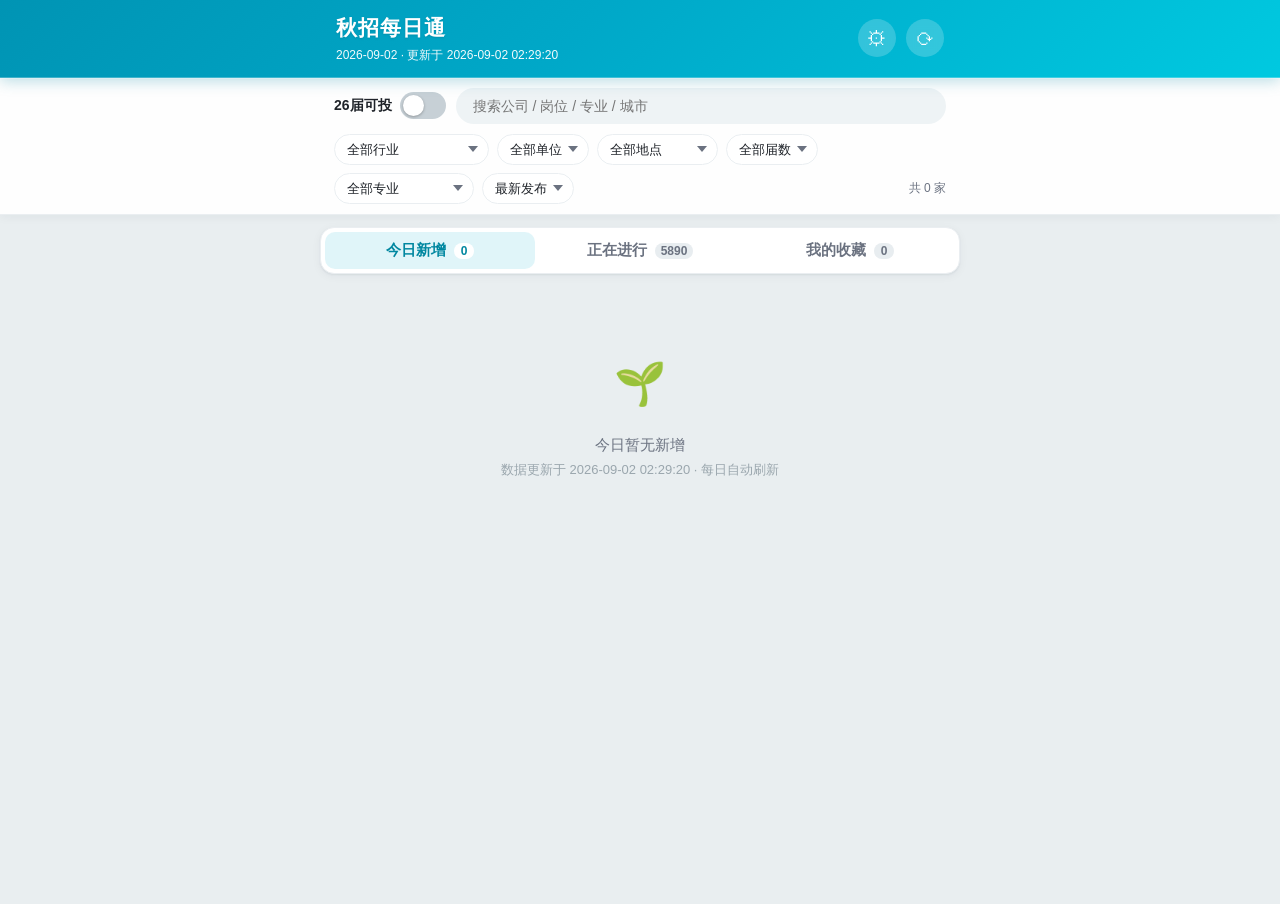
==== docs/index.html @ 19dee0a7 "feat: 列表支持按发布时间排序（最新/最早/截止最近/公司名），SW v18" ====
﻿<!DOCTYPE html>
<html lang="zh-CN">
<head>
<meta charset="UTF-8">
<meta name="viewport" content="width=device-width, initial-scale=1, viewport-fit=cover">
<meta name="theme-color" content="#00A8C8">
<meta name="apple-mobile-web-app-capable" content="yes">
<meta name="apple-mobile-web-app-status-bar-style" content="default">
<meta name="description" content="秋招每日通：每日汇总秋招今日新增与进行中的校招信息，支持 26 届可投筛选。">
<title>秋招每日通</title>
<link rel="manifest" href="manifest.json">
<link rel="apple-touch-icon" href="icons/icon-192.png">
<link rel="stylesheet" href="css/style.css">
</head>
<body>

<!-- ========== 顶部标题栏 ========== -->
<header class="appbar">
  <div class="appbar-inner">
    <div class="appbar-title">
      <h1>秋招每日通</h1>
      <div class="appbar-date" id="todayLabel">--</div>
    </div>
    <div style="display:flex;align-items:center;gap:10px;">
      <button class="icon-btn" id="settingsBtn" title="设置服务器地址" aria-label="设置">⚙</button>
      <button class="icon-btn" id="refreshBtn" title="手动刷新数据" aria-label="刷新">⟳</button>
    </div>
  </div>
</header>

<!-- ========== 筛选栏 ========== -->
<div class="filter-bar">
  <div class="filter-row">
    <div class="switch-wrap">
      <span class="switch-label">26届可投</span>
      <label class="switch">
        <input type="checkbox" id="switch26">
        <span class="slider"></span>
      </label>
    </div>
    <div class="search-wrap">
      <input type="search" id="searchInput" placeholder="搜索公司 / 岗位 / 专业 / 城市" autocomplete="off">
    </div>
  </div>
  <div class="filter-row2">
    <select id="industrySelect" class="filter-select">
      <option value="">全部行业</option>
    </select>
    <select id="typeSelect" class="filter-select">
      <option value="">全部单位</option>
    </select>
    <select id="locSelect" class="filter-select">
      <option value="">全部地点</option>
    </select>
    <select id="yearSelect" class="filter-select">
      <option value="">全部届数</option>
    </select>
    <select id="majorSelect" class="filter-select">
      <option value="">全部专业</option>
    </select>
    <select id="sortSelect" class="filter-select">
      <option value="post_desc">最新发布</option>
      <option value="post_asc">最早发布</option>
      <option value="deadline">截止最近</option>
      <option value="name">公司名</option>
    </select>
    <span class="filter-tip" id="filterTip"></span>
  </div>
</div>

<!-- ========== 今日新增通知横幅 ========== -->
<div class="notice-banner" id="noticeBanner" hidden>
  <span id="noticeText"></span>
  <button class="notice-close" id="noticeClose" aria-label="关闭">✕</button>
</div>

<!-- ========== Tab ========== -->
<nav class="tabs">
  <button class="tab active" data-tab="today_new">今日新增 <span class="tab-count" id="countToday">0</span></button>
  <button class="tab" data-tab="ongoing">正在进行 <span class="tab-count" id="countOngoing">0</span></button>
  <button class="tab" data-tab="favorites">我的收藏 <span class="tab-count" id="countFav">0</span></button>
</nav>

<!-- ========== 列表 ========== -->
<main class="list-view" id="listView">
  <div class="loading" id="loading">
    <div class="skeleton"><div class="sk-line w100"></div><div class="sk-line w60"></div><div class="sk-line w80"></div></div>
    <div class="skeleton"><div class="sk-line w100"></div><div class="sk-line w60"></div><div class="sk-line w80"></div></div>
    <div class="skeleton"><div class="sk-line w100"></div><div class="sk-line w60"></div><div class="sk-line w80"></div></div>
  </div>
  <div class="empty" id="empty" hidden>暂无符合条件的公司</div>
  <div id="cardList"></div>
</main>

<!-- ========== 详情页 ========== -->
<section class="detail-view" id="detailView" hidden>
  <div class="detail-top">
    <button class="icon-btn" id="backBtn" aria-label="返回">‹</button>
    <span class="detail-title">公司详情</span>
    <div class="detail-actions" id="detailActions"></div>
  </div>
  <div class="detail-body" id="detailBody"></div>
</section>

<div class="toast" id="toast" hidden></div>

<!-- ========== 设置：服务器地址（脱离电脑版） ========== -->
<div class="modal" id="settingsModal" hidden>
  <div class="modal-card">
    <div class="modal-head">
      <span class="modal-title">设置</span>
      <button class="modal-close" id="settingsClose" aria-label="关闭">✕</button>
    </div>
    <div class="modal-body">
      <label class="modal-label">服务器地址（云端后端）</label>
      <input class="modal-input" id="settingsInput" type="url" placeholder="http://服务器IP:8080" autocomplete="off">
      <div class="modal-status" id="settingsStatus">当前：--</div>
      <div class="modal-hint">手机 App 的数据与「刷新」都从这里获取。<br>留空 = 使用当前页面来源（网页版免设置）。</div>
    </div>
    <div class="modal-foot">
      <button class="btn-link secondary" id="settingsClear">清空</button>
      <button class="btn-link" id="settingsSave">保存</button>
    </div>
  </div>
</div>

<script src="js/app.js?v=9"></script>
</body>
</html>
---- docs/css/style.css ----
﻿/* ===== 秋招每日通 样式 v2 ===== */
:root {
  --brand: #00A8C8;          /* 主青蓝色 */
  --brand-deep: #0087A0;
  --brand-grad: linear-gradient(135deg, #00A8C8 0%, #00D0E6 100%);
  --brand-soft: rgba(0, 168, 200, 0.12);
  --bg: #F2F6F8;             /* 页面浅灰蓝 */
  --card: #FFFFFF;
  --text: #1F2329;
  --text-2: #6B7280;
  --line: #EAEEF1;
  --danger: #E5484D;
  --radius: 14px;
  --shadow-card: 0 1px 2px rgba(16, 42, 67, .06), 0 2px 10px rgba(16, 42, 67, .05);
  --shadow-lift: 0 6px 20px rgba(16, 42, 67, .12);
}

* { box-sizing: border-box; margin: 0; padding: 0; -webkit-tap-highlight-color: transparent; }

html, body { height: 100%; }
body {
  font-family: -apple-system, BlinkMacSystemFont, "PingFang SC", "Microsoft YaHei", "Segoe UI", Roboto, sans-serif;
  background:
    radial-gradient(1200px 500px at 100% -10%, rgba(0,168,200,.08), transparent 60%),
    var(--bg);
  color: var(--text);
  font-size: 15px;
  line-height: 1.5;
  overscroll-behavior-y: none;
}

/* ===== 顶部标题栏 ===== */
.appbar {
  position: sticky;
  top: 0;
  z-index: 20;
  background: linear-gradient(135deg, #0094B4 0%, #00A8C8 45%, #00C9E0 100%);
  color: #fff;
  padding: env(safe-area-inset-top) 0 0;
  box-shadow: 0 3px 14px rgba(0, 132, 160, .28);
}
.appbar::after {
  content: ""; position: absolute; left: 0; right: 0; bottom: -1px; height: 2px;
  background: rgba(255,255,255,.25);
}
.appbar-inner {
  max-width: 640px;
  margin: 0 auto;
  display: flex;
  align-items: center;
  justify-content: space-between;
  padding: 12px 16px 14px;
}
.appbar-title h1 {
  font-size: 21px;
  font-weight: 800;
  letter-spacing: 1px;
  text-shadow: 0 1px 2px rgba(0,90,110,.25);
}
.appbar-date { font-size: 12px; opacity: .95; margin-top: 2px; }

.icon-btn {
  border: none;
  background: rgba(255,255,255,.2);
  color: #fff;
  width: 38px;
  height: 38px;
  border-radius: 50%;
  font-size: 20px;
  line-height: 1;
  cursor: pointer;
  display: inline-flex;
  align-items: center;
  justify-content: center;
  backdrop-filter: blur(4px);
  transition: background .15s, transform .1s;
}
.icon-btn:active { background: rgba(255,255,255,.36); transform: scale(.92); }
.icon-btn.spin { animation: spin .8s linear; }
@keyframes spin { to { transform: rotate(360deg); } }

/* ===== 筛选栏 ===== */
.filter-bar {
  background: rgba(255,255,255,.92);
  backdrop-filter: blur(10px);
  -webkit-backdrop-filter: blur(10px);
  border-bottom: 1px solid var(--line);
  position: sticky;
  top: 0;
  z-index: 15;
  box-shadow: 0 2px 10px rgba(16,42,67,.05);
}
.filter-row {
  max-width: 640px;
  margin: 0 auto;
  display: flex;
  align-items: center;
  gap: 10px;
  padding: 10px 14px 6px;
}
.switch-wrap { display: flex; align-items: center; gap: 8px; flex-shrink: 0; }
.switch-label { font-size: 14px; font-weight: 600; color: var(--text); }

/* Material 风格开关 */
.switch { position: relative; display: inline-block; width: 46px; height: 27px; flex-shrink: 0; }
.switch input { opacity: 0; width: 0; height: 0; }
.slider {
  position: absolute; inset: 0;
  background: #C7D0D6;
  border-radius: 27px;
  transition: background .2s;
  cursor: pointer;
}
.slider::before {
  content: ""; position: absolute; height: 21px; width: 21px; left: 3px; top: 3px;
  background: #fff; border-radius: 50%; transition: transform .2s;
  box-shadow: 0 1px 3px rgba(0,0,0,.28);
}
.switch input:checked + .slider { background: var(--brand); }
.switch input:checked + .slider::before { transform: translateX(19px); }

.search-wrap { flex: 1; }
.search-wrap input {
  width: 100%;
  border: 1px solid transparent;
  border-radius: 22px;
  background: #EEF3F5;
  padding: 9px 16px;
  font-size: 14px;
  outline: none;
  transition: border-color .15s, background .15s, box-shadow .15s;
}
.search-wrap input:focus {
  border-color: var(--brand);
  background: #fff;
  box-shadow: 0 0 0 3px var(--brand-soft);
}

.filter-row2 {
  max-width: 640px;
  margin: 0 auto;
  display: flex;
  flex-wrap: wrap;
  align-items: center;
  gap: 8px;
  padding: 4px 14px 10px;
}
.filter-select {
  border: 1px solid var(--line);
  background: #fff;
  border-radius: 18px;
  padding: 7px 12px;
  font-size: 13px;
  color: var(--text);
  outline: none;
  max-width: 46%;
  appearance: none;
  -webkit-appearance: none;
  background-image: url("data:image/svg+xml;charset=utf-8,%3Csvg xmlns='http://www.w3.org/2000/svg' width='10' height='6' viewBox='0 0 10 6'%3E%3Cpath fill='%236B7280' d='M0 0l5 6 5-6z'/%3E%3C/svg%3E");
  background-repeat: no-repeat;
  background-position: right 10px center;
  padding-right: 26px;
  transition: border-color .15s, box-shadow .15s;
}
.filter-select:focus { border-color: var(--brand); box-shadow: 0 0 0 3px var(--brand-soft); }
.filter-tip { font-size: 12px; color: var(--text-2); flex: 1; text-align: right; min-width: 80px; }

/* ===== 通知横幅 ===== */
.notice-banner {
  max-width: 640px;
  margin: 8px auto 0;
  display: flex;
  align-items: center;
  justify-content: space-between;
  gap: 8px;
  background: linear-gradient(135deg, #EAF9FC, #E2F6FA);
  border: 1px solid rgba(0,168,200,.35);
  color: var(--brand-deep);
  border-radius: var(--radius);
  padding: 11px 14px;
  font-size: 13.5px;
  font-weight: 600;
  box-shadow: var(--shadow-card);
  animation: fadeIn .3s ease;
}
.notice-close { border: none; background: none; color: var(--brand-deep); font-size: 15px; cursor: pointer; padding: 2px; }

/* ===== Tab（分段胶囊） ===== */
.tabs {
  max-width: 640px;
  margin: 12px auto 0;
  display: flex;
  background: var(--card);
  border-radius: 14px;
  border: 1px solid var(--line);
  padding: 4px;
  box-shadow: var(--shadow-card);
}
.tab {
  flex: 1;
  border: none;
  background: transparent;
  padding: 9px 0;
  font-size: 14.5px;
  font-weight: 600;
  color: var(--text-2);
  cursor: pointer;
  border-radius: 10px;
  transition: color .18s, background .18s;
}
.tab.active {
  color: var(--brand-deep);
  background: var(--brand-soft);
}
.tab-count {
  display: inline-block;
  min-width: 20px;
  padding: 1px 6px;
  margin-left: 4px;
  background: #E8EDF0;
  color: var(--text-2);
  border-radius: 10px;
  font-size: 12px;
  font-weight: 600;
}
.tab.active .tab-count { background: #fff; color: var(--brand-deep); }

/* ===== 列表 ===== */
.list-view {
  max-width: 640px;
  margin: 0 auto;
  padding: 12px 14px 100px;
  min-height: 70vh;
}

/* 骨架屏 */
.loading { padding: 14px 2px; }
.skeleton {
  background: #fff;
  border: 1px solid var(--line);
  border-radius: var(--radius);
  padding: 16px;
  margin-bottom: 10px;
  box-shadow: var(--shadow-card);
}
.skeleton .sk-line {
  height: 14px;
  border-radius: 8px;
  background: linear-gradient(90deg, #EEF2F4 25%, #F7FAFB 45%, #EEF2F4 65%);
  background-size: 300% 100%;
  animation: shimmer 1.4s infinite;
  margin-bottom: 10px;
}
.skeleton .sk-line.w60 { width: 60%; }
.skeleton .sk-line.w40 { width: 40%; }
.skeleton .sk-line.w80 { width: 80%; }
.skeleton .sk-line.w100 { width: 100%; margin-bottom: 0; }
@keyframes shimmer { 0% { background-position: 120% 0; } 100% { background-position: -120% 0; } }

/* 空态 */
.empty {
  text-align: center;
  color: var(--text-2);
  padding: 60px 20px;
  font-size: 15px;
  line-height: 1.8;
}
.empty-icon {
  font-size: 42px;
  margin-bottom: 10px;
  color: #C7D3D9;
}
.empty-sub { font-size: 13px; color: #9AA6AD; }

/* 卡片 */
.card {
  background: var(--card);
  border-radius: var(--radius);
  border: 1px solid var(--line);
  padding: 14px 16px;
  margin-bottom: 10px;
  cursor: pointer;
  box-shadow: var(--shadow-card);
  transition: transform .12s, box-shadow .18s, border-color .18s;
  animation: cardIn .28s ease both;
}
@keyframes cardIn { from { opacity: 0; transform: translateY(6px); } to { opacity: 1; transform: none; } }
.card:active { transform: scale(.985); box-shadow: var(--shadow-lift); }
.card.is-fav { border-color: rgba(229,72,77,.45); }
@media (hover: hover) {
  .card:hover { transform: translateY(-2px); box-shadow: var(--shadow-lift); }
}

/* 收藏按钮（心形） */
.fav-btn {
  border: none;
  background: transparent;
  cursor: pointer;
  padding: 4px;
  line-height: 1;
  display: inline-flex;
  align-items: center;
  justify-content: center;
  color: #B9C4CC;
  flex-shrink: 0;
  transition: transform .12s, color .15s;
}
.fav-btn:active { transform: scale(1.25); }
.fav-btn.on { color: var(--danger); animation: pop .25s ease; }
@keyframes pop { 0% { transform: scale(.6); } 60% { transform: scale(1.25); } 100% { transform: scale(1); } }
.card-head { display: flex; align-items: center; gap: 7px; margin-bottom: 6px; }
.card-name { font-size: 16px; font-weight: 700; line-height: 1.4; flex: 1; min-width: 0; }
.card-tags { display: flex; flex-wrap: wrap; gap: 6px; margin-bottom: 8px; }

/* 26届青蓝圆点 */
.dot26 {
  width: 9px; height: 9px; border-radius: 50%;
  background: var(--brand);
  box-shadow: 0 0 0 3px var(--brand-soft);
  flex-shrink: 0;
}

.badge {
  display: inline-block;
  padding: 2px 9px;
  border-radius: 999px;
  font-size: 11.5px;
  font-weight: 600;
  flex-shrink: 0;
  letter-spacing: .2px;
}
.badge-recruit { background: var(--brand-soft); color: var(--brand-deep); }
.badge-type { background: #F1F5F7; color: #52616B; }
.badge-26 {
  background: var(--brand);
  color: #fff;
  box-shadow: 0 1px 4px rgba(0,168,200,.4);
}

.card-rows { display: flex; flex-direction: column; gap: 5px; }
.card-row { display: flex; font-size: 13px; gap: 6px; }
.card-row .k { color: var(--text-2); flex-shrink: 0; width: 62px; }
.card-row .v { color: var(--text); flex: 1; word-break: break-all; }
.v-strong { color: var(--brand-deep); font-weight: 700; }
.v-accent { color: #334155; }

/* 加载更多 */
.load-more {
  text-align: center;
  color: var(--text-2);
  font-size: 12.5px;
  padding: 14px 0 4px;
}

/* ===== 详情页 ===== */
.detail-view {
  position: fixed; inset: 0;
  background: var(--bg);
  z-index: 30;
  overflow-y: auto;
  animation: slideIn .22s ease;
}
@keyframes slideIn { from { transform: translateX(100%);} to { transform: none;} }
.detail-top {
  position: sticky; top: 0; z-index: 5;
  background: rgba(255,255,255,.94);
  backdrop-filter: blur(10px);
  -webkit-backdrop-filter: blur(10px);
  border-bottom: 1px solid var(--line);
  display: flex; align-items: center; justify-content: space-between;
  padding: calc(env(safe-area-inset-top, 0px) + 20px) 14px 12px;
}
.detail-top .icon-btn { background: var(--brand-soft); color: var(--brand-deep); }
.detail-title { font-size: 16px; font-weight: 700; }
.detail-actions { display: flex; align-items: center; gap: 4px; }
.detail-actions .fav-btn { color: #B9C4CC; }
.detail-actions .fav-btn.on { color: var(--danger); }
.detail-body { max-width: 640px; margin: 0 auto; padding: 14px 14px 70px; }

.detail-card {
  background: var(--card);
  border-radius: var(--radius);
  border: 1px solid var(--line);
  padding: 18px 16px;
  margin-bottom: 12px;
  box-shadow: var(--shadow-card);
}
.detail-hero {
  background: linear-gradient(160deg, #fff 55%, #F0FBFD 100%);
  border-left: 4px solid var(--brand);
}
.detail-name { font-size: 21px; font-weight: 800; display: flex; align-items: center; gap: 8px; }
.detail-sub { color: var(--text-2); font-size: 13px; margin-top: 8px; display: flex; flex-wrap: wrap; gap: 6px; }

.detail-field { display: flex; gap: 10px; padding: 10.5px 0; border-bottom: 1px solid var(--line); }
.detail-field:last-child { border-bottom: none; }
.detail-field .k { color: var(--text-2); width: 74px; flex-shrink: 0; font-size: 14px; }
.detail-field .v { flex: 1; font-size: 14px; word-break: break-all; }

.btn-link {
  display: flex; align-items: center; justify-content: center; gap: 8px;
  width: 100%;
  background: var(--brand-grad);
  color: #fff;
  border: none;
  border-radius: 14px;
  padding: 14px;
  font-size: 15.5px;
  font-weight: 700;
  cursor: pointer;
  margin-bottom: 10px;
  box-shadow: 0 5px 16px rgba(0,168,200,.32);
  transition: transform .1s, box-shadow .15s;
}
.btn-link:active { transform: scale(.98); box-shadow: 0 2px 8px rgba(0,168,200,.3); }
.btn-link.secondary {
  background: #fff; color: var(--brand-deep);
  border: 1px solid var(--brand);
  box-shadow: none;
}

.highlight26 { color: var(--brand-deep); font-weight: 800; }

/* ===== 设置弹窗 ===== */
.modal {
  position: fixed; inset: 0; z-index: 50;
  background: rgba(16, 42, 67, .42);
  display: flex; align-items: center; justify-content: center;
  padding: 20px;
  animation: fadeIn .18s ease;
}
.modal-card {
  background: #fff;
  border-radius: 16px;
  width: 100%; max-width: 400px;
  box-shadow: 0 14px 40px rgba(16,42,67,.22);
  overflow: hidden;
  animation: modalUp .22s ease;
}
@keyframes modalUp { from { transform: translateY(14px); opacity: 0; } to { transform: none; opacity: 1; } }
.modal-head {
  display: flex; align-items: center; justify-content: space-between;
  padding: 14px 16px;
  border-bottom: 1px solid var(--line);
}
.modal-title { font-size: 16px; font-weight: 700; }
.modal-close {
  border: none; background: var(--brand-soft); color: var(--brand-deep);
  width: 30px; height: 30px; border-radius: 50%; font-size: 14px; cursor: pointer;
}
.modal-body { padding: 16px; }
.modal-label { display: block; font-size: 13px; color: var(--text-2); margin-bottom: 8px; font-weight: 600; }
.modal-input {
  width: 100%; border: 1px solid var(--line); border-radius: 10px;
  padding: 11px 12px; font-size: 14px; outline: none; box-sizing: border-box;
  transition: border-color .15s, box-shadow .15s;
}
.modal-input:focus { border-color: var(--brand); box-shadow: 0 0 0 3px var(--brand-soft); }
.modal-status { margin-top: 10px; font-size: 12.5px; color: var(--brand-deep); word-break: break-all; }
.modal-hint { margin-top: 8px; font-size: 12px; color: var(--text-2); line-height: 1.7; }
.modal-foot {
  display: flex; gap: 10px; padding: 12px 16px;
  border-top: 1px solid var(--line);
}
.modal-foot .btn-link { margin-bottom: 0; flex: 1; }
.modal-foot .btn-link.secondary { flex: 0 0 auto; width: auto; padding: 14px 20px; }

/* ===== Toast ===== */
.toast {
  position: fixed; left: 50%; bottom: 30px; transform: translateX(-50%) translateY(20px);
  background: rgba(23,33,41,.94); color: #fff;
  padding: 10px 18px; border-radius: 24px;
  font-size: 13.5px; z-index: 60;
  max-width: 86%; text-align: center;
  box-shadow: 0 6px 20px rgba(0,0,0,.28);
  opacity: 0;
  transition: opacity .22s, transform .22s;
  pointer-events: none;
}
.toast.show { opacity: 1; transform: translateX(-50%) translateY(0); }

@keyframes fadeIn { from { opacity: 0; } to { opacity: 1; } }

/* 桌面端适配 */
@media (min-width: 700px) {
  body { background: #E9EEF0; }
  .appbar-inner, .filter-row, .filter-row2, .tabs, .list-view, .detail-body, .notice-banner { max-width: 640px; }
}

/* 修复：确保 hidden 属性始终生效（避免 .modal 等 display 规则覆盖导致弹窗无法关闭） */
[hidden] { display: none !important; }

/* ===== 左右滑动切换标签 ===== */
#listView { touch-action: pan-y; }
@keyframes swipeLeftIn { from { opacity: .5; transform: translateX(26px); } to { opacity: 1; transform: none; } }
@keyframes swipeRightIn { from { opacity: .5; transform: translateX(-26px); } to { opacity: 1; transform: none; } }
.list-view.swipe-left { animation: swipeLeftIn .22s ease; }
.list-view.swipe-right { animation: swipeRightIn .22s ease; }
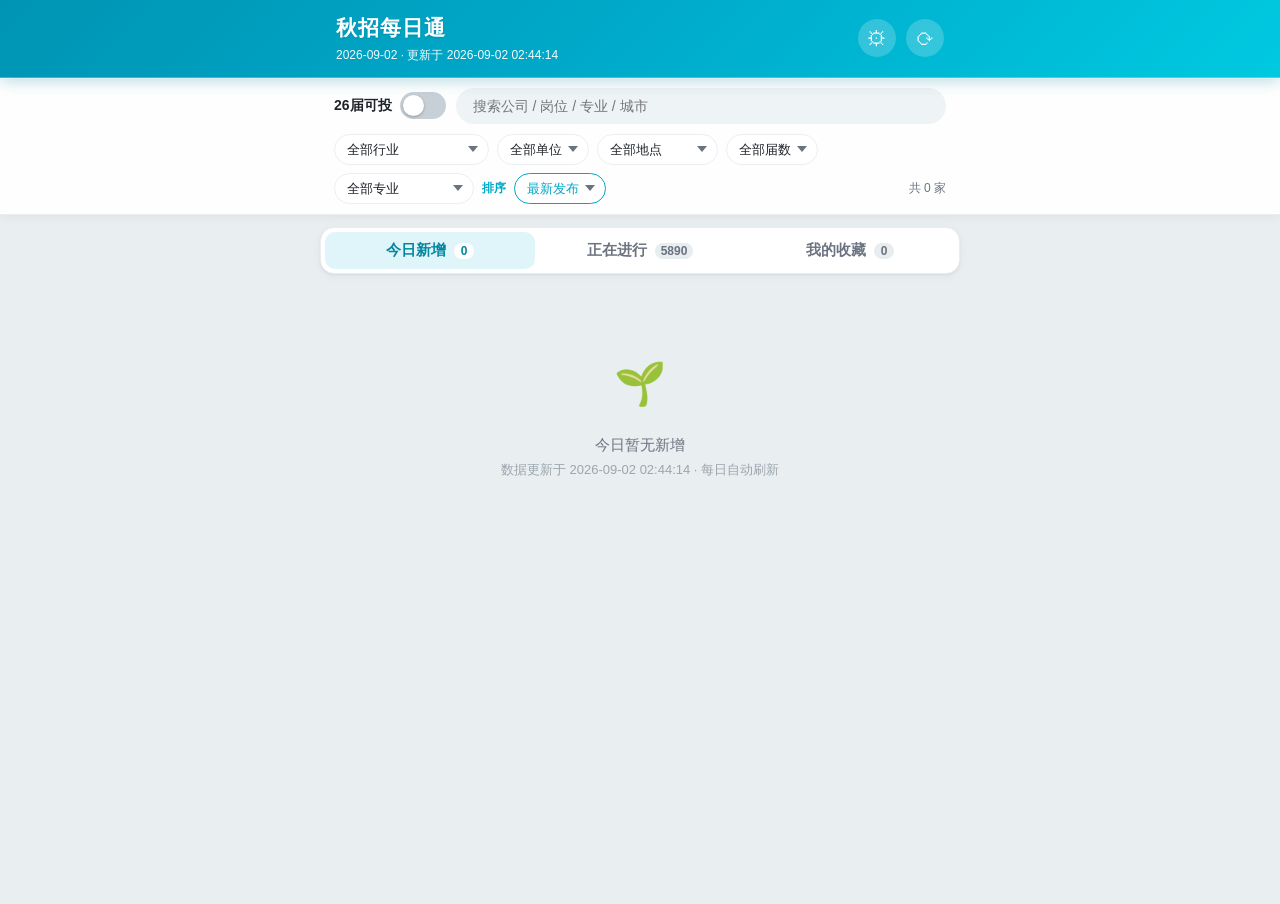
==== commit 9e004959: "ui: 排序控件加'排序'标签+品牌色，css?v=2 便于识别定位" ====
--- a/docs/index.html
+++ b/docs/index.html
@@ -10,7 +10,7 @@
 <title>秋招每日通</title>
 <link rel="manifest" href="manifest.json">
 <link rel="apple-touch-icon" href="icons/icon-192.png">
-<link rel="stylesheet" href="css/style.css">
+<link rel="stylesheet" href="css/style.css?v=2">
 </head>
 <body>
 
@@ -58,7 +58,8 @@
     <select id="majorSelect" class="filter-select">
       <option value="">全部专业</option>
     </select>
-    <select id="sortSelect" class="filter-select">
+    <span class="sort-label">排序</span>
+    <select id="sortSelect" class="filter-select sort-select">
       <option value="post_desc">最新发布</option>
       <option value="post_asc">最早发布</option>
       <option value="deadline">截止最近</option>
--- a/docs/css/style.css
+++ b/docs/css/style.css
@@ -164,6 +164,8 @@
 }
 .filter-select:focus { border-color: var(--brand); box-shadow: 0 0 0 3px var(--brand-soft); }
 .filter-tip { font-size: 12px; color: var(--text-2); flex: 1; text-align: right; min-width: 80px; }
+.sort-label { font-size: 12px; color: var(--brand); font-weight: 600; white-space: nowrap; }
+.sort-select { border-color: var(--brand); color: var(--brand); font-weight: 500; }
 
 /* ===== 通知横幅 ===== */
 .notice-banner {
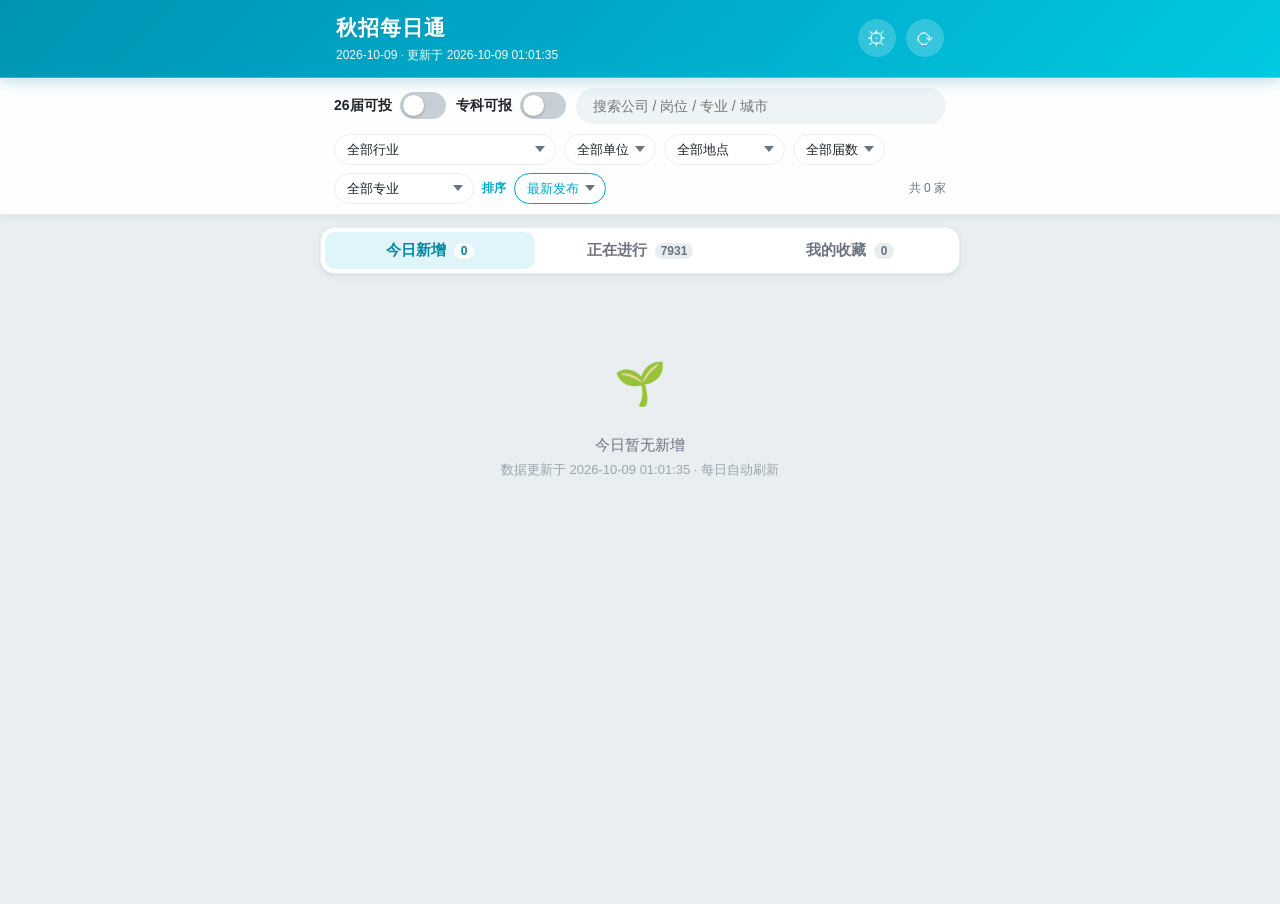
==== commit b462bbff: "feat: add ???? filter and railway majors" ====
--- a/docs/index.html
+++ b/docs/index.html
@@ -1,130 +1,137 @@
-﻿<!DOCTYPE html>
-<html lang="zh-CN">
-<head>
-<meta charset="UTF-8">
-<meta name="viewport" content="width=device-width, initial-scale=1, viewport-fit=cover">
-<meta name="theme-color" content="#00A8C8">
-<meta name="apple-mobile-web-app-capable" content="yes">
-<meta name="apple-mobile-web-app-status-bar-style" content="default">
-<meta name="description" content="秋招每日通：每日汇总秋招今日新增与进行中的校招信息，支持 26 届可投筛选。">
-<title>秋招每日通</title>
-<link rel="manifest" href="manifest.json">
-<link rel="apple-touch-icon" href="icons/icon-192.png">
-<link rel="stylesheet" href="css/style.css?v=2">
-</head>
-<body>
-
-<!-- ========== 顶部标题栏 ========== -->
-<header class="appbar">
-  <div class="appbar-inner">
-    <div class="appbar-title">
-      <h1>秋招每日通</h1>
-      <div class="appbar-date" id="todayLabel">--</div>
-    </div>
-    <div style="display:flex;align-items:center;gap:10px;">
-      <button class="icon-btn" id="settingsBtn" title="设置服务器地址" aria-label="设置">⚙</button>
-      <button class="icon-btn" id="refreshBtn" title="手动刷新数据" aria-label="刷新">⟳</button>
-    </div>
-  </div>
-</header>
-
-<!-- ========== 筛选栏 ========== -->
-<div class="filter-bar">
-  <div class="filter-row">
-    <div class="switch-wrap">
-      <span class="switch-label">26届可投</span>
-      <label class="switch">
-        <input type="checkbox" id="switch26">
-        <span class="slider"></span>
-      </label>
-    </div>
-    <div class="search-wrap">
-      <input type="search" id="searchInput" placeholder="搜索公司 / 岗位 / 专业 / 城市" autocomplete="off">
-    </div>
-  </div>
-  <div class="filter-row2">
-    <select id="industrySelect" class="filter-select">
-      <option value="">全部行业</option>
-    </select>
-    <select id="typeSelect" class="filter-select">
-      <option value="">全部单位</option>
-    </select>
-    <select id="locSelect" class="filter-select">
-      <option value="">全部地点</option>
-    </select>
-    <select id="yearSelect" class="filter-select">
-      <option value="">全部届数</option>
-    </select>
-    <select id="majorSelect" class="filter-select">
-      <option value="">全部专业</option>
-    </select>
-    <span class="sort-label">排序</span>
-    <select id="sortSelect" class="filter-select sort-select">
-      <option value="post_desc">最新发布</option>
-      <option value="post_asc">最早发布</option>
-      <option value="deadline">截止最近</option>
-      <option value="name">公司名</option>
-    </select>
-    <span class="filter-tip" id="filterTip"></span>
-  </div>
-</div>
-
-<!-- ========== 今日新增通知横幅 ========== -->
-<div class="notice-banner" id="noticeBanner" hidden>
-  <span id="noticeText"></span>
-  <button class="notice-close" id="noticeClose" aria-label="关闭">✕</button>
-</div>
-
-<!-- ========== Tab ========== -->
-<nav class="tabs">
-  <button class="tab active" data-tab="today_new">今日新增 <span class="tab-count" id="countToday">0</span></button>
-  <button class="tab" data-tab="ongoing">正在进行 <span class="tab-count" id="countOngoing">0</span></button>
-  <button class="tab" data-tab="favorites">我的收藏 <span class="tab-count" id="countFav">0</span></button>
-</nav>
-
-<!-- ========== 列表 ========== -->
-<main class="list-view" id="listView">
-  <div class="loading" id="loading">
-    <div class="skeleton"><div class="sk-line w100"></div><div class="sk-line w60"></div><div class="sk-line w80"></div></div>
-    <div class="skeleton"><div class="sk-line w100"></div><div class="sk-line w60"></div><div class="sk-line w80"></div></div>
-    <div class="skeleton"><div class="sk-line w100"></div><div class="sk-line w60"></div><div class="sk-line w80"></div></div>
-  </div>
-  <div class="empty" id="empty" hidden>暂无符合条件的公司</div>
-  <div id="cardList"></div>
-</main>
-
-<!-- ========== 详情页 ========== -->
-<section class="detail-view" id="detailView" hidden>
-  <div class="detail-top">
-    <button class="icon-btn" id="backBtn" aria-label="返回">‹</button>
-    <span class="detail-title">公司详情</span>
-    <div class="detail-actions" id="detailActions"></div>
-  </div>
-  <div class="detail-body" id="detailBody"></div>
-</section>
-
-<div class="toast" id="toast" hidden></div>
-
-<!-- ========== 设置：服务器地址（脱离电脑版） ========== -->
-<div class="modal" id="settingsModal" hidden>
-  <div class="modal-card">
-    <div class="modal-head">
-      <span class="modal-title">设置</span>
-      <button class="modal-close" id="settingsClose" aria-label="关闭">✕</button>
-    </div>
-    <div class="modal-body">
-      <label class="modal-label">服务器地址（云端后端）</label>
-      <input class="modal-input" id="settingsInput" type="url" placeholder="http://服务器IP:8080" autocomplete="off">
-      <div class="modal-status" id="settingsStatus">当前：--</div>
-      <div class="modal-hint">手机 App 的数据与「刷新」都从这里获取。<br>留空 = 使用当前页面来源（网页版免设置）。</div>
-    </div>
-    <div class="modal-foot">
-      <button class="btn-link secondary" id="settingsClear">清空</button>
-      <button class="btn-link" id="settingsSave">保存</button>
-    </div>
-  </div>
-</div>
-
-<script src="js/app.js?v=9"></script>
-</body>
-</html>
+﻿<!DOCTYPE html>
+<html lang="zh-CN">
+<head>
+<meta charset="UTF-8">
+<meta name="viewport" content="width=device-width, initial-scale=1, viewport-fit=cover">
+<meta name="theme-color" content="#00A8C8">
+<meta name="apple-mobile-web-app-capable" content="yes">
+<meta name="apple-mobile-web-app-status-bar-style" content="default">
+<meta name="description" content="秋招每日通：每日汇总秋招今日新增与进行中的校招信息，支持 26 届可投与专科可报筛选。">
+<title>秋招每日通</title>
+<link rel="manifest" href="manifest.json">
+<link rel="apple-touch-icon" href="icons/icon-192.png">
+<link rel="stylesheet" href="css/style.css?v=3">
+</head>
+<body>
+
+<!-- ========== 顶部标题栏 ========== -->
+<header class="appbar">
+  <div class="appbar-inner">
+    <div class="appbar-title">
+      <h1>秋招每日通</h1>
+      <div class="appbar-date" id="todayLabel">--</div>
+    </div>
+    <div style="display:flex;align-items:center;gap:10px;">
+      <button class="icon-btn" id="settingsBtn" title="设置服务器地址" aria-label="设置">⚙</button>
+      <button class="icon-btn" id="refreshBtn" title="手动刷新数据" aria-label="刷新">⟳</button>
+    </div>
+  </div>
+</header>
+
+<!-- ========== 筛选栏 ========== -->
+<div class="filter-bar">
+  <div class="filter-row">
+    <div class="switch-wrap">
+      <span class="switch-label">26届可投</span>
+      <label class="switch">
+        <input type="checkbox" id="switch26">
+        <span class="slider"></span>
+      </label>
+    </div>
+    <div class="switch-wrap">
+      <span class="switch-label">专科可报</span>
+      <label class="switch">
+        <input type="checkbox" id="switchCollege">
+        <span class="slider"></span>
+      </label>
+    </div>
+    <div class="search-wrap">
+      <input type="search" id="searchInput" placeholder="搜索公司 / 岗位 / 专业 / 城市" autocomplete="off">
+    </div>
+  </div>
+  <div class="filter-row2">
+    <select id="industrySelect" class="filter-select">
+      <option value="">全部行业</option>
+    </select>
+    <select id="typeSelect" class="filter-select">
+      <option value="">全部单位</option>
+    </select>
+    <select id="locSelect" class="filter-select">
+      <option value="">全部地点</option>
+    </select>
+    <select id="yearSelect" class="filter-select">
+      <option value="">全部届数</option>
+    </select>
+    <select id="majorSelect" class="filter-select">
+      <option value="">全部专业</option>
+    </select>
+    <span class="sort-label">排序</span>
+    <select id="sortSelect" class="filter-select sort-select">
+      <option value="post_desc">最新发布</option>
+      <option value="post_asc">最早发布</option>
+      <option value="deadline">截止最近</option>
+      <option value="name">公司名</option>
+    </select>
+    <span class="filter-tip" id="filterTip"></span>
+  </div>
+</div>
+
+<!-- ========== 今日新增通知横幅 ========== -->
+<div class="notice-banner" id="noticeBanner" hidden>
+  <span id="noticeText"></span>
+  <button class="notice-close" id="noticeClose" aria-label="关闭">✕</button>
+</div>
+
+<!-- ========== Tab ========== -->
+<nav class="tabs">
+  <button class="tab active" data-tab="today_new">今日新增 <span class="tab-count" id="countToday">0</span></button>
+  <button class="tab" data-tab="ongoing">正在进行 <span class="tab-count" id="countOngoing">0</span></button>
+  <button class="tab" data-tab="favorites">我的收藏 <span class="tab-count" id="countFav">0</span></button>
+</nav>
+
+<!-- ========== 列表 ========== -->
+<main class="list-view" id="listView">
+  <div class="loading" id="loading">
+    <div class="skeleton"><div class="sk-line w100"></div><div class="sk-line w60"></div><div class="sk-line w80"></div></div>
+    <div class="skeleton"><div class="sk-line w100"></div><div class="sk-line w60"></div><div class="sk-line w80"></div></div>
+    <div class="skeleton"><div class="sk-line w100"></div><div class="sk-line w60"></div><div class="sk-line w80"></div></div>
+  </div>
+  <div class="empty" id="empty" hidden>暂无符合条件的公司</div>
+  <div id="cardList"></div>
+</main>
+
+<!-- ========== 详情页 ========== -->
+<section class="detail-view" id="detailView" hidden>
+  <div class="detail-top">
+    <button class="icon-btn" id="backBtn" aria-label="返回">‹</button>
+    <span class="detail-title">公司详情</span>
+    <div class="detail-actions" id="detailActions"></div>
+  </div>
+  <div class="detail-body" id="detailBody"></div>
+</section>
+
+<div class="toast" id="toast" hidden></div>
+
+<!-- ========== 设置：服务器地址（脱离电脑版） ========== -->
+<div class="modal" id="settingsModal" hidden>
+  <div class="modal-card">
+    <div class="modal-head">
+      <span class="modal-title">设置</span>
+      <button class="modal-close" id="settingsClose" aria-label="关闭">✕</button>
+    </div>
+    <div class="modal-body">
+      <label class="modal-label">服务器地址（云端后端）</label>
+      <input class="modal-input" id="settingsInput" type="url" placeholder="http://服务器IP:8080" autocomplete="off">
+      <div class="modal-status" id="settingsStatus">当前：--</div>
+      <div class="modal-hint">手机 App 的数据与「刷新」都从这里获取。<br>留空 = 使用当前页面来源（网页版免设置）。</div>
+    </div>
+    <div class="modal-foot">
+      <button class="btn-link secondary" id="settingsClear">清空</button>
+      <button class="btn-link" id="settingsSave">保存</button>
+    </div>
+  </div>
+</div>
+
+<script src="js/app.js?v=10"></script>
+</body>
+</html>
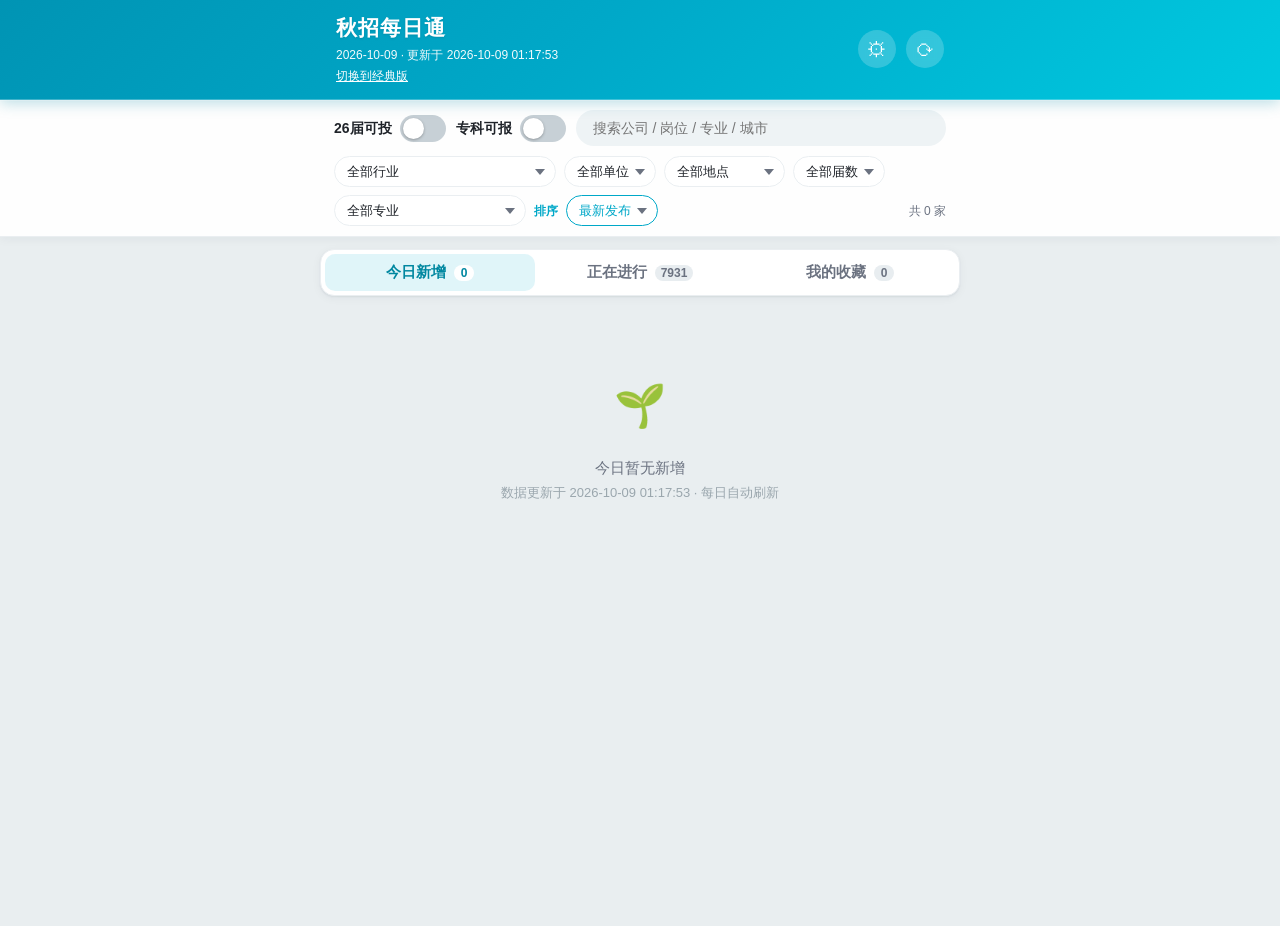
==== commit eff210d7: "feat: 保留经典版并完善专科版专业筛选" ====
--- a/docs/index.html
+++ b/docs/index.html
@@ -10,7 +10,7 @@
 <title>秋招每日通</title>
 <link rel="manifest" href="manifest.json">
 <link rel="apple-touch-icon" href="icons/icon-192.png">
-<link rel="stylesheet" href="css/style.css?v=3">
+<link rel="stylesheet" href="css/style.css?v=4">
 </head>
 <body>
 
@@ -20,6 +20,7 @@
     <div class="appbar-title">
       <h1>秋招每日通</h1>
       <div class="appbar-date" id="todayLabel">--</div>
+      <a href="classic/" style="color:#fff;font-size:12px;text-decoration:underline;">切换到经典版</a>
     </div>
     <div style="display:flex;align-items:center;gap:10px;">
       <button class="icon-btn" id="settingsBtn" title="设置服务器地址" aria-label="设置">⚙</button>
@@ -132,6 +133,6 @@
   </div>
 </div>
 
-<script src="js/app.js?v=10"></script>
+<script src="js/app.js?v=11"></script>
 </body>
 </html>
--- a/docs/css/style.css
+++ b/docs/css/style.css
@@ -1,500 +1,506 @@
-﻿/* ===== 秋招每日通 样式 v2 ===== */
-:root {
-  --brand: #00A8C8;          /* 主青蓝色 */
-  --brand-deep: #0087A0;
-  --brand-grad: linear-gradient(135deg, #00A8C8 0%, #00D0E6 100%);
-  --brand-soft: rgba(0, 168, 200, 0.12);
-  --bg: #F2F6F8;             /* 页面浅灰蓝 */
-  --card: #FFFFFF;
-  --text: #1F2329;
-  --text-2: #6B7280;
-  --line: #EAEEF1;
-  --danger: #E5484D;
-  --radius: 14px;
-  --shadow-card: 0 1px 2px rgba(16, 42, 67, .06), 0 2px 10px rgba(16, 42, 67, .05);
-  --shadow-lift: 0 6px 20px rgba(16, 42, 67, .12);
-}
-
-* { box-sizing: border-box; margin: 0; padding: 0; -webkit-tap-highlight-color: transparent; }
-
-html, body { height: 100%; }
-body {
-  font-family: -apple-system, BlinkMacSystemFont, "PingFang SC", "Microsoft YaHei", "Segoe UI", Roboto, sans-serif;
-  background:
-    radial-gradient(1200px 500px at 100% -10%, rgba(0,168,200,.08), transparent 60%),
-    var(--bg);
-  color: var(--text);
-  font-size: 15px;
-  line-height: 1.5;
-  overscroll-behavior-y: none;
-}
-
-/* ===== 顶部标题栏 ===== */
-.appbar {
-  position: sticky;
-  top: 0;
-  z-index: 20;
-  background: linear-gradient(135deg, #0094B4 0%, #00A8C8 45%, #00C9E0 100%);
-  color: #fff;
-  padding: env(safe-area-inset-top) 0 0;
-  box-shadow: 0 3px 14px rgba(0, 132, 160, .28);
-}
-.appbar::after {
-  content: ""; position: absolute; left: 0; right: 0; bottom: -1px; height: 2px;
-  background: rgba(255,255,255,.25);
-}
-.appbar-inner {
-  max-width: 640px;
-  margin: 0 auto;
-  display: flex;
-  align-items: center;
-  justify-content: space-between;
-  padding: 12px 16px 14px;
-}
-.appbar-title h1 {
-  font-size: 21px;
-  font-weight: 800;
-  letter-spacing: 1px;
-  text-shadow: 0 1px 2px rgba(0,90,110,.25);
-}
-.appbar-date { font-size: 12px; opacity: .95; margin-top: 2px; }
-
-.icon-btn {
-  border: none;
-  background: rgba(255,255,255,.2);
-  color: #fff;
-  width: 38px;
-  height: 38px;
-  border-radius: 50%;
-  font-size: 20px;
-  line-height: 1;
-  cursor: pointer;
-  display: inline-flex;
-  align-items: center;
-  justify-content: center;
-  backdrop-filter: blur(4px);
-  transition: background .15s, transform .1s;
-}
-.icon-btn:active { background: rgba(255,255,255,.36); transform: scale(.92); }
-.icon-btn.spin { animation: spin .8s linear; }
-@keyframes spin { to { transform: rotate(360deg); } }
-
-/* ===== 筛选栏 ===== */
-.filter-bar {
-  background: rgba(255,255,255,.92);
-  backdrop-filter: blur(10px);
-  -webkit-backdrop-filter: blur(10px);
-  border-bottom: 1px solid var(--line);
-  position: sticky;
-  top: 0;
-  z-index: 15;
-  box-shadow: 0 2px 10px rgba(16,42,67,.05);
-}
-.filter-row {
-  max-width: 640px;
-  margin: 0 auto;
-  display: flex;
-  align-items: center;
-  gap: 10px;
-  padding: 10px 14px 6px;
-}
-.switch-wrap { display: flex; align-items: center; gap: 8px; flex-shrink: 0; }
-.switch-label { font-size: 14px; font-weight: 600; color: var(--text); }
-
-/* Material 风格开关 */
-.switch { position: relative; display: inline-block; width: 46px; height: 27px; flex-shrink: 0; }
-.switch input { opacity: 0; width: 0; height: 0; }
-.slider {
-  position: absolute; inset: 0;
-  background: #C7D0D6;
-  border-radius: 27px;
-  transition: background .2s;
-  cursor: pointer;
-}
-.slider::before {
-  content: ""; position: absolute; height: 21px; width: 21px; left: 3px; top: 3px;
-  background: #fff; border-radius: 50%; transition: transform .2s;
-  box-shadow: 0 1px 3px rgba(0,0,0,.28);
-}
-.switch input:checked + .slider { background: var(--brand); }
-.switch input:checked + .slider::before { transform: translateX(19px); }
-
-.search-wrap { flex: 1; }
-.search-wrap input {
-  width: 100%;
-  border: 1px solid transparent;
-  border-radius: 22px;
-  background: #EEF3F5;
-  padding: 9px 16px;
-  font-size: 14px;
-  outline: none;
-  transition: border-color .15s, background .15s, box-shadow .15s;
-}
-.search-wrap input:focus {
-  border-color: var(--brand);
-  background: #fff;
-  box-shadow: 0 0 0 3px var(--brand-soft);
-}
-
-.filter-row2 {
-  max-width: 640px;
-  margin: 0 auto;
-  display: flex;
-  flex-wrap: wrap;
-  align-items: center;
-  gap: 8px;
-  padding: 4px 14px 10px;
-}
-.filter-select {
-  border: 1px solid var(--line);
-  background: #fff;
-  border-radius: 18px;
-  padding: 7px 12px;
-  font-size: 13px;
-  color: var(--text);
-  outline: none;
-  max-width: 46%;
-  appearance: none;
-  -webkit-appearance: none;
-  background-image: url("data:image/svg+xml;charset=utf-8,%3Csvg xmlns='http://www.w3.org/2000/svg' width='10' height='6' viewBox='0 0 10 6'%3E%3Cpath fill='%236B7280' d='M0 0l5 6 5-6z'/%3E%3C/svg%3E");
-  background-repeat: no-repeat;
-  background-position: right 10px center;
-  padding-right: 26px;
-  transition: border-color .15s, box-shadow .15s;
-}
-.filter-select:focus { border-color: var(--brand); box-shadow: 0 0 0 3px var(--brand-soft); }
-.filter-tip { font-size: 12px; color: var(--text-2); flex: 1; text-align: right; min-width: 80px; }
-.sort-label { font-size: 12px; color: var(--brand); font-weight: 600; white-space: nowrap; }
-.sort-select { border-color: var(--brand); color: var(--brand); font-weight: 500; }
-
-/* ===== 通知横幅 ===== */
-.notice-banner {
-  max-width: 640px;
-  margin: 8px auto 0;
-  display: flex;
-  align-items: center;
-  justify-content: space-between;
-  gap: 8px;
-  background: linear-gradient(135deg, #EAF9FC, #E2F6FA);
-  border: 1px solid rgba(0,168,200,.35);
-  color: var(--brand-deep);
-  border-radius: var(--radius);
-  padding: 11px 14px;
-  font-size: 13.5px;
-  font-weight: 600;
-  box-shadow: var(--shadow-card);
-  animation: fadeIn .3s ease;
-}
-.notice-close { border: none; background: none; color: var(--brand-deep); font-size: 15px; cursor: pointer; padding: 2px; }
-
-/* ===== Tab（分段胶囊） ===== */
-.tabs {
-  max-width: 640px;
-  margin: 12px auto 0;
-  display: flex;
-  background: var(--card);
-  border-radius: 14px;
-  border: 1px solid var(--line);
-  padding: 4px;
-  box-shadow: var(--shadow-card);
-}
-.tab {
-  flex: 1;
-  border: none;
-  background: transparent;
-  padding: 9px 0;
-  font-size: 14.5px;
-  font-weight: 600;
-  color: var(--text-2);
-  cursor: pointer;
-  border-radius: 10px;
-  transition: color .18s, background .18s;
-}
-.tab.active {
-  color: var(--brand-deep);
-  background: var(--brand-soft);
-}
-.tab-count {
-  display: inline-block;
-  min-width: 20px;
-  padding: 1px 6px;
-  margin-left: 4px;
-  background: #E8EDF0;
-  color: var(--text-2);
-  border-radius: 10px;
-  font-size: 12px;
-  font-weight: 600;
-}
-.tab.active .tab-count { background: #fff; color: var(--brand-deep); }
-
-/* ===== 列表 ===== */
-.list-view {
-  max-width: 640px;
-  margin: 0 auto;
-  padding: 12px 14px 100px;
-  min-height: 70vh;
-}
-
-/* 骨架屏 */
-.loading { padding: 14px 2px; }
-.skeleton {
-  background: #fff;
-  border: 1px solid var(--line);
-  border-radius: var(--radius);
-  padding: 16px;
-  margin-bottom: 10px;
-  box-shadow: var(--shadow-card);
-}
-.skeleton .sk-line {
-  height: 14px;
-  border-radius: 8px;
-  background: linear-gradient(90deg, #EEF2F4 25%, #F7FAFB 45%, #EEF2F4 65%);
-  background-size: 300% 100%;
-  animation: shimmer 1.4s infinite;
-  margin-bottom: 10px;
-}
-.skeleton .sk-line.w60 { width: 60%; }
-.skeleton .sk-line.w40 { width: 40%; }
-.skeleton .sk-line.w80 { width: 80%; }
-.skeleton .sk-line.w100 { width: 100%; margin-bottom: 0; }
-@keyframes shimmer { 0% { background-position: 120% 0; } 100% { background-position: -120% 0; } }
-
-/* 空态 */
-.empty {
-  text-align: center;
-  color: var(--text-2);
-  padding: 60px 20px;
-  font-size: 15px;
-  line-height: 1.8;
-}
-.empty-icon {
-  font-size: 42px;
-  margin-bottom: 10px;
-  color: #C7D3D9;
-}
-.empty-sub { font-size: 13px; color: #9AA6AD; }
-
-/* 卡片 */
-.card {
-  background: var(--card);
-  border-radius: var(--radius);
-  border: 1px solid var(--line);
-  padding: 14px 16px;
-  margin-bottom: 10px;
-  cursor: pointer;
-  box-shadow: var(--shadow-card);
-  transition: transform .12s, box-shadow .18s, border-color .18s;
-  animation: cardIn .28s ease both;
-}
-@keyframes cardIn { from { opacity: 0; transform: translateY(6px); } to { opacity: 1; transform: none; } }
-.card:active { transform: scale(.985); box-shadow: var(--shadow-lift); }
-.card.is-fav { border-color: rgba(229,72,77,.45); }
-@media (hover: hover) {
-  .card:hover { transform: translateY(-2px); box-shadow: var(--shadow-lift); }
-}
-
-/* 收藏按钮（心形） */
-.fav-btn {
-  border: none;
-  background: transparent;
-  cursor: pointer;
-  padding: 4px;
-  line-height: 1;
-  display: inline-flex;
-  align-items: center;
-  justify-content: center;
-  color: #B9C4CC;
-  flex-shrink: 0;
-  transition: transform .12s, color .15s;
-}
-.fav-btn:active { transform: scale(1.25); }
-.fav-btn.on { color: var(--danger); animation: pop .25s ease; }
-@keyframes pop { 0% { transform: scale(.6); } 60% { transform: scale(1.25); } 100% { transform: scale(1); } }
-.card-head { display: flex; align-items: center; gap: 7px; margin-bottom: 6px; }
-.card-name { font-size: 16px; font-weight: 700; line-height: 1.4; flex: 1; min-width: 0; }
-.card-tags { display: flex; flex-wrap: wrap; gap: 6px; margin-bottom: 8px; }
-
-/* 26届青蓝圆点 */
-.dot26 {
-  width: 9px; height: 9px; border-radius: 50%;
-  background: var(--brand);
-  box-shadow: 0 0 0 3px var(--brand-soft);
-  flex-shrink: 0;
-}
-
-.badge {
-  display: inline-block;
-  padding: 2px 9px;
-  border-radius: 999px;
-  font-size: 11.5px;
-  font-weight: 600;
-  flex-shrink: 0;
-  letter-spacing: .2px;
-}
-.badge-recruit { background: var(--brand-soft); color: var(--brand-deep); }
-.badge-type { background: #F1F5F7; color: #52616B; }
-.badge-26 {
-  background: var(--brand);
-  color: #fff;
-  box-shadow: 0 1px 4px rgba(0,168,200,.4);
-}
-
-.card-rows { display: flex; flex-direction: column; gap: 5px; }
-.card-row { display: flex; font-size: 13px; gap: 6px; }
-.card-row .k { color: var(--text-2); flex-shrink: 0; width: 62px; }
-.card-row .v { color: var(--text); flex: 1; word-break: break-all; }
-.v-strong { color: var(--brand-deep); font-weight: 700; }
-.v-accent { color: #334155; }
-
-/* 加载更多 */
-.load-more {
-  text-align: center;
-  color: var(--text-2);
-  font-size: 12.5px;
-  padding: 14px 0 4px;
-}
-
-/* ===== 详情页 ===== */
-.detail-view {
-  position: fixed; inset: 0;
-  background: var(--bg);
-  z-index: 30;
-  overflow-y: auto;
-  animation: slideIn .22s ease;
-}
-@keyframes slideIn { from { transform: translateX(100%);} to { transform: none;} }
-.detail-top {
-  position: sticky; top: 0; z-index: 5;
-  background: rgba(255,255,255,.94);
-  backdrop-filter: blur(10px);
-  -webkit-backdrop-filter: blur(10px);
-  border-bottom: 1px solid var(--line);
-  display: flex; align-items: center; justify-content: space-between;
-  padding: calc(env(safe-area-inset-top, 0px) + 20px) 14px 12px;
-}
-.detail-top .icon-btn { background: var(--brand-soft); color: var(--brand-deep); }
-.detail-title { font-size: 16px; font-weight: 700; }
-.detail-actions { display: flex; align-items: center; gap: 4px; }
-.detail-actions .fav-btn { color: #B9C4CC; }
-.detail-actions .fav-btn.on { color: var(--danger); }
-.detail-body { max-width: 640px; margin: 0 auto; padding: 14px 14px 70px; }
-
-.detail-card {
-  background: var(--card);
-  border-radius: var(--radius);
-  border: 1px solid var(--line);
-  padding: 18px 16px;
-  margin-bottom: 12px;
-  box-shadow: var(--shadow-card);
-}
-.detail-hero {
-  background: linear-gradient(160deg, #fff 55%, #F0FBFD 100%);
-  border-left: 4px solid var(--brand);
-}
-.detail-name { font-size: 21px; font-weight: 800; display: flex; align-items: center; gap: 8px; }
-.detail-sub { color: var(--text-2); font-size: 13px; margin-top: 8px; display: flex; flex-wrap: wrap; gap: 6px; }
-
-.detail-field { display: flex; gap: 10px; padding: 10.5px 0; border-bottom: 1px solid var(--line); }
-.detail-field:last-child { border-bottom: none; }
-.detail-field .k { color: var(--text-2); width: 74px; flex-shrink: 0; font-size: 14px; }
-.detail-field .v { flex: 1; font-size: 14px; word-break: break-all; }
-
-.btn-link {
-  display: flex; align-items: center; justify-content: center; gap: 8px;
-  width: 100%;
-  background: var(--brand-grad);
-  color: #fff;
-  border: none;
-  border-radius: 14px;
-  padding: 14px;
-  font-size: 15.5px;
-  font-weight: 700;
-  cursor: pointer;
-  margin-bottom: 10px;
-  box-shadow: 0 5px 16px rgba(0,168,200,.32);
-  transition: transform .1s, box-shadow .15s;
-}
-.btn-link:active { transform: scale(.98); box-shadow: 0 2px 8px rgba(0,168,200,.3); }
-.btn-link.secondary {
-  background: #fff; color: var(--brand-deep);
-  border: 1px solid var(--brand);
-  box-shadow: none;
-}
-
-.highlight26 { color: var(--brand-deep); font-weight: 800; }
-
-/* ===== 设置弹窗 ===== */
-.modal {
-  position: fixed; inset: 0; z-index: 50;
-  background: rgba(16, 42, 67, .42);
-  display: flex; align-items: center; justify-content: center;
-  padding: 20px;
-  animation: fadeIn .18s ease;
-}
-.modal-card {
-  background: #fff;
-  border-radius: 16px;
-  width: 100%; max-width: 400px;
-  box-shadow: 0 14px 40px rgba(16,42,67,.22);
-  overflow: hidden;
-  animation: modalUp .22s ease;
-}
-@keyframes modalUp { from { transform: translateY(14px); opacity: 0; } to { transform: none; opacity: 1; } }
-.modal-head {
-  display: flex; align-items: center; justify-content: space-between;
-  padding: 14px 16px;
-  border-bottom: 1px solid var(--line);
-}
-.modal-title { font-size: 16px; font-weight: 700; }
-.modal-close {
-  border: none; background: var(--brand-soft); color: var(--brand-deep);
-  width: 30px; height: 30px; border-radius: 50%; font-size: 14px; cursor: pointer;
-}
-.modal-body { padding: 16px; }
-.modal-label { display: block; font-size: 13px; color: var(--text-2); margin-bottom: 8px; font-weight: 600; }
-.modal-input {
-  width: 100%; border: 1px solid var(--line); border-radius: 10px;
-  padding: 11px 12px; font-size: 14px; outline: none; box-sizing: border-box;
-  transition: border-color .15s, box-shadow .15s;
-}
-.modal-input:focus { border-color: var(--brand); box-shadow: 0 0 0 3px var(--brand-soft); }
-.modal-status { margin-top: 10px; font-size: 12.5px; color: var(--brand-deep); word-break: break-all; }
-.modal-hint { margin-top: 8px; font-size: 12px; color: var(--text-2); line-height: 1.7; }
-.modal-foot {
-  display: flex; gap: 10px; padding: 12px 16px;
-  border-top: 1px solid var(--line);
-}
-.modal-foot .btn-link { margin-bottom: 0; flex: 1; }
-.modal-foot .btn-link.secondary { flex: 0 0 auto; width: auto; padding: 14px 20px; }
-
-/* ===== Toast ===== */
-.toast {
-  position: fixed; left: 50%; bottom: 30px; transform: translateX(-50%) translateY(20px);
-  background: rgba(23,33,41,.94); color: #fff;
-  padding: 10px 18px; border-radius: 24px;
-  font-size: 13.5px; z-index: 60;
-  max-width: 86%; text-align: center;
-  box-shadow: 0 6px 20px rgba(0,0,0,.28);
-  opacity: 0;
-  transition: opacity .22s, transform .22s;
-  pointer-events: none;
-}
-.toast.show { opacity: 1; transform: translateX(-50%) translateY(0); }
-
-@keyframes fadeIn { from { opacity: 0; } to { opacity: 1; } }
-
-/* 桌面端适配 */
-@media (min-width: 700px) {
-  body { background: #E9EEF0; }
-  .appbar-inner, .filter-row, .filter-row2, .tabs, .list-view, .detail-body, .notice-banner { max-width: 640px; }
-}
-
-/* 修复：确保 hidden 属性始终生效（避免 .modal 等 display 规则覆盖导致弹窗无法关闭） */
-[hidden] { display: none !important; }
-
-/* ===== 左右滑动切换标签 ===== */
-#listView { touch-action: pan-y; }
-@keyframes swipeLeftIn { from { opacity: .5; transform: translateX(26px); } to { opacity: 1; transform: none; } }
-@keyframes swipeRightIn { from { opacity: .5; transform: translateX(-26px); } to { opacity: 1; transform: none; } }
-.list-view.swipe-left { animation: swipeLeftIn .22s ease; }
-.list-view.swipe-right { animation: swipeRightIn .22s ease; }
+﻿/* ===== 秋招每日通 样式 v2 ===== */
+:root {
+  --brand: #00A8C8;          /* 主青蓝色 */
+  --brand-deep: #0087A0;
+  --brand-grad: linear-gradient(135deg, #00A8C8 0%, #00D0E6 100%);
+  --brand-soft: rgba(0, 168, 200, 0.12);
+  --bg: #F2F6F8;             /* 页面浅灰蓝 */
+  --card: #FFFFFF;
+  --text: #1F2329;
+  --text-2: #6B7280;
+  --line: #EAEEF1;
+  --danger: #E5484D;
+  --radius: 14px;
+  --shadow-card: 0 1px 2px rgba(16, 42, 67, .06), 0 2px 10px rgba(16, 42, 67, .05);
+  --shadow-lift: 0 6px 20px rgba(16, 42, 67, .12);
+}
+
+* { box-sizing: border-box; margin: 0; padding: 0; -webkit-tap-highlight-color: transparent; }
+
+html, body { height: 100%; }
+body {
+  font-family: -apple-system, BlinkMacSystemFont, "PingFang SC", "Microsoft YaHei", "Segoe UI", Roboto, sans-serif;
+  background:
+    radial-gradient(1200px 500px at 100% -10%, rgba(0,168,200,.08), transparent 60%),
+    var(--bg);
+  color: var(--text);
+  font-size: 15px;
+  line-height: 1.5;
+  overscroll-behavior-y: none;
+}
+
+/* ===== 顶部标题栏 ===== */
+.appbar {
+  position: sticky;
+  top: 0;
+  z-index: 20;
+  background: linear-gradient(135deg, #0094B4 0%, #00A8C8 45%, #00C9E0 100%);
+  color: #fff;
+  padding: env(safe-area-inset-top) 0 0;
+  box-shadow: 0 3px 14px rgba(0, 132, 160, .28);
+}
+.appbar::after {
+  content: ""; position: absolute; left: 0; right: 0; bottom: -1px; height: 2px;
+  background: rgba(255,255,255,.25);
+}
+.appbar-inner {
+  max-width: 640px;
+  margin: 0 auto;
+  display: flex;
+  align-items: center;
+  justify-content: space-between;
+  padding: 12px 16px 14px;
+}
+.appbar-title h1 {
+  font-size: 21px;
+  font-weight: 800;
+  letter-spacing: 1px;
+  text-shadow: 0 1px 2px rgba(0,90,110,.25);
+}
+.appbar-date { font-size: 12px; opacity: .95; margin-top: 2px; }
+
+.icon-btn {
+  border: none;
+  background: rgba(255,255,255,.2);
+  color: #fff;
+  width: 38px;
+  height: 38px;
+  border-radius: 50%;
+  font-size: 20px;
+  line-height: 1;
+  cursor: pointer;
+  display: inline-flex;
+  align-items: center;
+  justify-content: center;
+  backdrop-filter: blur(4px);
+  transition: background .15s, transform .1s;
+}
+.icon-btn:active { background: rgba(255,255,255,.36); transform: scale(.92); }
+.icon-btn.spin { animation: spin .8s linear; }
+@keyframes spin { to { transform: rotate(360deg); } }
+
+/* ===== 筛选栏 ===== */
+.filter-bar {
+  background: rgba(255,255,255,.92);
+  backdrop-filter: blur(10px);
+  -webkit-backdrop-filter: blur(10px);
+  border-bottom: 1px solid var(--line);
+  position: sticky;
+  top: 0;
+  z-index: 15;
+  box-shadow: 0 2px 10px rgba(16,42,67,.05);
+}
+.filter-row {
+  max-width: 640px;
+  margin: 0 auto;
+  display: flex;
+  align-items: center;
+  gap: 10px;
+  padding: 10px 14px 6px;
+}
+.switch-wrap { display: flex; align-items: center; gap: 8px; flex-shrink: 0; }
+.switch-label { font-size: 14px; font-weight: 600; color: var(--text); }
+
+/* Material 风格开关 */
+.switch { position: relative; display: inline-block; width: 46px; height: 27px; flex-shrink: 0; }
+.switch input { opacity: 0; width: 0; height: 0; }
+.slider {
+  position: absolute; inset: 0;
+  background: #C7D0D6;
+  border-radius: 27px;
+  transition: background .2s;
+  cursor: pointer;
+}
+.slider::before {
+  content: ""; position: absolute; height: 21px; width: 21px; left: 3px; top: 3px;
+  background: #fff; border-radius: 50%; transition: transform .2s;
+  box-shadow: 0 1px 3px rgba(0,0,0,.28);
+}
+.switch input:checked + .slider { background: var(--brand); }
+.switch input:checked + .slider::before { transform: translateX(19px); }
+
+.search-wrap { flex: 1; }
+.search-wrap input {
+  width: 100%;
+  border: 1px solid transparent;
+  border-radius: 22px;
+  background: #EEF3F5;
+  padding: 9px 16px;
+  font-size: 14px;
+  outline: none;
+  transition: border-color .15s, background .15s, box-shadow .15s;
+}
+.search-wrap input:focus {
+  border-color: var(--brand);
+  background: #fff;
+  box-shadow: 0 0 0 3px var(--brand-soft);
+}
+
+.filter-row2 {
+  max-width: 640px;
+  margin: 0 auto;
+  display: flex;
+  flex-wrap: wrap;
+  align-items: center;
+  gap: 8px;
+  padding: 4px 14px 10px;
+}
+.filter-select {
+  border: 1px solid var(--line);
+  background: #fff;
+  border-radius: 18px;
+  padding: 7px 12px;
+  font-size: 13px;
+  color: var(--text);
+  outline: none;
+  max-width: 46%;
+  appearance: none;
+  -webkit-appearance: none;
+  background-image: url("data:image/svg+xml;charset=utf-8,%3Csvg xmlns='http://www.w3.org/2000/svg' width='10' height='6' viewBox='0 0 10 6'%3E%3Cpath fill='%236B7280' d='M0 0l5 6 5-6z'/%3E%3C/svg%3E");
+  background-repeat: no-repeat;
+  background-position: right 10px center;
+  padding-right: 26px;
+  transition: border-color .15s, box-shadow .15s;
+}
+.filter-select:focus { border-color: var(--brand); box-shadow: 0 0 0 3px var(--brand-soft); }
+.filter-tip { font-size: 12px; color: var(--text-2); flex: 1; text-align: right; min-width: 80px; }
+.sort-label { font-size: 12px; color: var(--brand); font-weight: 600; white-space: nowrap; }
+.sort-select { border-color: var(--brand); color: var(--brand); font-weight: 500; }
+
+/* ===== 通知横幅 ===== */
+.notice-banner {
+  max-width: 640px;
+  margin: 8px auto 0;
+  display: flex;
+  align-items: center;
+  justify-content: space-between;
+  gap: 8px;
+  background: linear-gradient(135deg, #EAF9FC, #E2F6FA);
+  border: 1px solid rgba(0,168,200,.35);
+  color: var(--brand-deep);
+  border-radius: var(--radius);
+  padding: 11px 14px;
+  font-size: 13.5px;
+  font-weight: 600;
+  box-shadow: var(--shadow-card);
+  animation: fadeIn .3s ease;
+}
+.notice-close { border: none; background: none; color: var(--brand-deep); font-size: 15px; cursor: pointer; padding: 2px; }
+
+/* ===== Tab（分段胶囊） ===== */
+.tabs {
+  max-width: 640px;
+  margin: 12px auto 0;
+  display: flex;
+  background: var(--card);
+  border-radius: 14px;
+  border: 1px solid var(--line);
+  padding: 4px;
+  box-shadow: var(--shadow-card);
+}
+.tab {
+  flex: 1;
+  border: none;
+  background: transparent;
+  padding: 9px 0;
+  font-size: 14.5px;
+  font-weight: 600;
+  color: var(--text-2);
+  cursor: pointer;
+  border-radius: 10px;
+  transition: color .18s, background .18s;
+}
+.tab.active {
+  color: var(--brand-deep);
+  background: var(--brand-soft);
+}
+.tab-count {
+  display: inline-block;
+  min-width: 20px;
+  padding: 1px 6px;
+  margin-left: 4px;
+  background: #E8EDF0;
+  color: var(--text-2);
+  border-radius: 10px;
+  font-size: 12px;
+  font-weight: 600;
+}
+.tab.active .tab-count { background: #fff; color: var(--brand-deep); }
+
+/* ===== 列表 ===== */
+.list-view {
+  max-width: 640px;
+  margin: 0 auto;
+  padding: 12px 14px 100px;
+  min-height: 70vh;
+}
+
+/* 骨架屏 */
+.loading { padding: 14px 2px; }
+.skeleton {
+  background: #fff;
+  border: 1px solid var(--line);
+  border-radius: var(--radius);
+  padding: 16px;
+  margin-bottom: 10px;
+  box-shadow: var(--shadow-card);
+}
+.skeleton .sk-line {
+  height: 14px;
+  border-radius: 8px;
+  background: linear-gradient(90deg, #EEF2F4 25%, #F7FAFB 45%, #EEF2F4 65%);
+  background-size: 300% 100%;
+  animation: shimmer 1.4s infinite;
+  margin-bottom: 10px;
+}
+.skeleton .sk-line.w60 { width: 60%; }
+.skeleton .sk-line.w40 { width: 40%; }
+.skeleton .sk-line.w80 { width: 80%; }
+.skeleton .sk-line.w100 { width: 100%; margin-bottom: 0; }
+@keyframes shimmer { 0% { background-position: 120% 0; } 100% { background-position: -120% 0; } }
+
+/* 空态 */
+.empty {
+  text-align: center;
+  color: var(--text-2);
+  padding: 60px 20px;
+  font-size: 15px;
+  line-height: 1.8;
+}
+.empty-icon {
+  font-size: 42px;
+  margin-bottom: 10px;
+  color: #C7D3D9;
+}
+.empty-sub { font-size: 13px; color: #9AA6AD; }
+
+/* 卡片 */
+.card {
+  background: var(--card);
+  border-radius: var(--radius);
+  border: 1px solid var(--line);
+  padding: 14px 16px;
+  margin-bottom: 10px;
+  cursor: pointer;
+  box-shadow: var(--shadow-card);
+  transition: transform .12s, box-shadow .18s, border-color .18s;
+  animation: cardIn .28s ease both;
+}
+@keyframes cardIn { from { opacity: 0; transform: translateY(6px); } to { opacity: 1; transform: none; } }
+.card:active { transform: scale(.985); box-shadow: var(--shadow-lift); }
+.card.is-fav { border-color: rgba(229,72,77,.45); }
+@media (hover: hover) {
+  .card:hover { transform: translateY(-2px); box-shadow: var(--shadow-lift); }
+}
+
+/* 收藏按钮（心形） */
+.fav-btn {
+  border: none;
+  background: transparent;
+  cursor: pointer;
+  padding: 4px;
+  line-height: 1;
+  display: inline-flex;
+  align-items: center;
+  justify-content: center;
+  color: #B9C4CC;
+  flex-shrink: 0;
+  transition: transform .12s, color .15s;
+}
+.fav-btn:active { transform: scale(1.25); }
+.fav-btn.on { color: var(--danger); animation: pop .25s ease; }
+@keyframes pop { 0% { transform: scale(.6); } 60% { transform: scale(1.25); } 100% { transform: scale(1); } }
+.card-head { display: flex; align-items: center; gap: 7px; margin-bottom: 6px; }
+.card-name { font-size: 16px; font-weight: 700; line-height: 1.4; flex: 1; min-width: 0; }
+.card-tags { display: flex; flex-wrap: wrap; gap: 6px; margin-bottom: 8px; }
+
+/* 26届青蓝圆点 */
+.dot26 {
+  width: 9px; height: 9px; border-radius: 50%;
+  background: var(--brand);
+  box-shadow: 0 0 0 3px var(--brand-soft);
+  flex-shrink: 0;
+}
+
+.badge {
+  display: inline-block;
+  padding: 2px 9px;
+  border-radius: 999px;
+  font-size: 11.5px;
+  font-weight: 600;
+  flex-shrink: 0;
+  letter-spacing: .2px;
+}
+.badge-recruit { background: var(--brand-soft); color: var(--brand-deep); }
+.badge-type { background: #F1F5F7; color: #52616B; }
+.badge-26 {
+  background: var(--brand);
+  color: #fff;
+  box-shadow: 0 1px 4px rgba(0,168,200,.4);
+}
+.badge-college {
+  background: #FCE8D5;
+  color: #B26A1B;
+  border: 1px solid rgba(178,106,27,.35);
+}
+
+.card-rows { display: flex; flex-direction: column; gap: 5px; }
+.card-row { display: flex; font-size: 13px; gap: 6px; }
+.card-row .k { color: var(--text-2); flex-shrink: 0; width: 62px; }
+.card-row .v { color: var(--text); flex: 1; word-break: break-all; }
+.v-strong { color: var(--brand-deep); font-weight: 700; }
+.v-accent { color: #334155; }
+
+/* 加载更多 */
+.load-more {
+  text-align: center;
+  color: var(--text-2);
+  font-size: 12.5px;
+  padding: 14px 0 4px;
+}
+
+/* ===== 详情页 ===== */
+.detail-view {
+  position: fixed; inset: 0;
+  background: var(--bg);
+  z-index: 30;
+  overflow-y: auto;
+  animation: slideIn .22s ease;
+}
+@keyframes slideIn { from { transform: translateX(100%);} to { transform: none;} }
+.detail-top {
+  position: sticky; top: 0; z-index: 5;
+  background: rgba(255,255,255,.94);
+  backdrop-filter: blur(10px);
+  -webkit-backdrop-filter: blur(10px);
+  border-bottom: 1px solid var(--line);
+  display: flex; align-items: center; justify-content: space-between;
+  padding: calc(env(safe-area-inset-top, 0px) + 20px) 14px 12px;
+}
+.detail-top .icon-btn { background: var(--brand-soft); color: var(--brand-deep); }
+.detail-title { font-size: 16px; font-weight: 700; }
+.detail-actions { display: flex; align-items: center; gap: 4px; }
+.detail-actions .fav-btn { color: #B9C4CC; }
+.detail-actions .fav-btn.on { color: var(--danger); }
+.detail-body { max-width: 640px; margin: 0 auto; padding: 14px 14px 70px; }
+
+.detail-card {
+  background: var(--card);
+  border-radius: var(--radius);
+  border: 1px solid var(--line);
+  padding: 18px 16px;
+  margin-bottom: 12px;
+  box-shadow: var(--shadow-card);
+}
+.detail-hero {
+  background: linear-gradient(160deg, #fff 55%, #F0FBFD 100%);
+  border-left: 4px solid var(--brand);
+}
+.detail-name { font-size: 21px; font-weight: 800; display: flex; align-items: center; gap: 8px; }
+.detail-sub { color: var(--text-2); font-size: 13px; margin-top: 8px; display: flex; flex-wrap: wrap; gap: 6px; }
+
+.detail-field { display: flex; gap: 10px; padding: 10.5px 0; border-bottom: 1px solid var(--line); }
+.detail-field:last-child { border-bottom: none; }
+.detail-field .k { color: var(--text-2); width: 74px; flex-shrink: 0; font-size: 14px; }
+.detail-field .v { flex: 1; font-size: 14px; word-break: break-all; }
+
+.btn-link {
+  display: flex; align-items: center; justify-content: center; gap: 8px;
+  width: 100%;
+  background: var(--brand-grad);
+  color: #fff;
+  border: none;
+  border-radius: 14px;
+  padding: 14px;
+  font-size: 15.5px;
+  font-weight: 700;
+  cursor: pointer;
+  margin-bottom: 10px;
+  box-shadow: 0 5px 16px rgba(0,168,200,.32);
+  transition: transform .1s, box-shadow .15s;
+}
+.btn-link:active { transform: scale(.98); box-shadow: 0 2px 8px rgba(0,168,200,.3); }
+.btn-link.secondary {
+  background: #fff; color: var(--brand-deep);
+  border: 1px solid var(--brand);
+  box-shadow: none;
+}
+
+.highlight26 { color: var(--brand-deep); font-weight: 800; }
+.highlight-college { color: #B26A1B; font-weight: 800; }
+
+/* ===== 设置弹窗 ===== */
+.modal {
+  position: fixed; inset: 0; z-index: 50;
+  background: rgba(16, 42, 67, .42);
+  display: flex; align-items: center; justify-content: center;
+  padding: 20px;
+  animation: fadeIn .18s ease;
+}
+.modal-card {
+  background: #fff;
+  border-radius: 16px;
+  width: 100%; max-width: 400px;
+  box-shadow: 0 14px 40px rgba(16,42,67,.22);
+  overflow: hidden;
+  animation: modalUp .22s ease;
+}
+@keyframes modalUp { from { transform: translateY(14px); opacity: 0; } to { transform: none; opacity: 1; } }
+.modal-head {
+  display: flex; align-items: center; justify-content: space-between;
+  padding: 14px 16px;
+  border-bottom: 1px solid var(--line);
+}
+.modal-title { font-size: 16px; font-weight: 700; }
+.modal-close {
+  border: none; background: var(--brand-soft); color: var(--brand-deep);
+  width: 30px; height: 30px; border-radius: 50%; font-size: 14px; cursor: pointer;
+}
+.modal-body { padding: 16px; }
+.modal-label { display: block; font-size: 13px; color: var(--text-2); margin-bottom: 8px; font-weight: 600; }
+.modal-input {
+  width: 100%; border: 1px solid var(--line); border-radius: 10px;
+  padding: 11px 12px; font-size: 14px; outline: none; box-sizing: border-box;
+  transition: border-color .15s, box-shadow .15s;
+}
+.modal-input:focus { border-color: var(--brand); box-shadow: 0 0 0 3px var(--brand-soft); }
+.modal-status { margin-top: 10px; font-size: 12.5px; color: var(--brand-deep); word-break: break-all; }
+.modal-hint { margin-top: 8px; font-size: 12px; color: var(--text-2); line-height: 1.7; }
+.modal-foot {
+  display: flex; gap: 10px; padding: 12px 16px;
+  border-top: 1px solid var(--line);
+}
+.modal-foot .btn-link { margin-bottom: 0; flex: 1; }
+.modal-foot .btn-link.secondary { flex: 0 0 auto; width: auto; padding: 14px 20px; }
+
+/* ===== Toast ===== */
+.toast {
+  position: fixed; left: 50%; bottom: 30px; transform: translateX(-50%) translateY(20px);
+  background: rgba(23,33,41,.94); color: #fff;
+  padding: 10px 18px; border-radius: 24px;
+  font-size: 13.5px; z-index: 60;
+  max-width: 86%; text-align: center;
+  box-shadow: 0 6px 20px rgba(0,0,0,.28);
+  opacity: 0;
+  transition: opacity .22s, transform .22s;
+  pointer-events: none;
+}
+.toast.show { opacity: 1; transform: translateX(-50%) translateY(0); }
+
+@keyframes fadeIn { from { opacity: 0; } to { opacity: 1; } }
+
+/* 桌面端适配 */
+@media (min-width: 700px) {
+  body { background: #E9EEF0; }
+  .appbar-inner, .filter-row, .filter-row2, .tabs, .list-view, .detail-body, .notice-banner { max-width: 640px; }
+}
+
+/* 修复：确保 hidden 属性始终生效（避免 .modal 等 display 规则覆盖导致弹窗无法关闭） */
+[hidden] { display: none !important; }
+
+/* ===== 左右滑动切换标签 ===== */
+#listView { touch-action: pan-y; }
+@keyframes swipeLeftIn { from { opacity: .5; transform: translateX(26px); } to { opacity: 1; transform: none; } }
+@keyframes swipeRightIn { from { opacity: .5; transform: translateX(-26px); } to { opacity: 1; transform: none; } }
+.list-view.swipe-left { animation: swipeLeftIn .22s ease; }
+.list-view.swipe-right { animation: swipeRightIn .22s ease; }
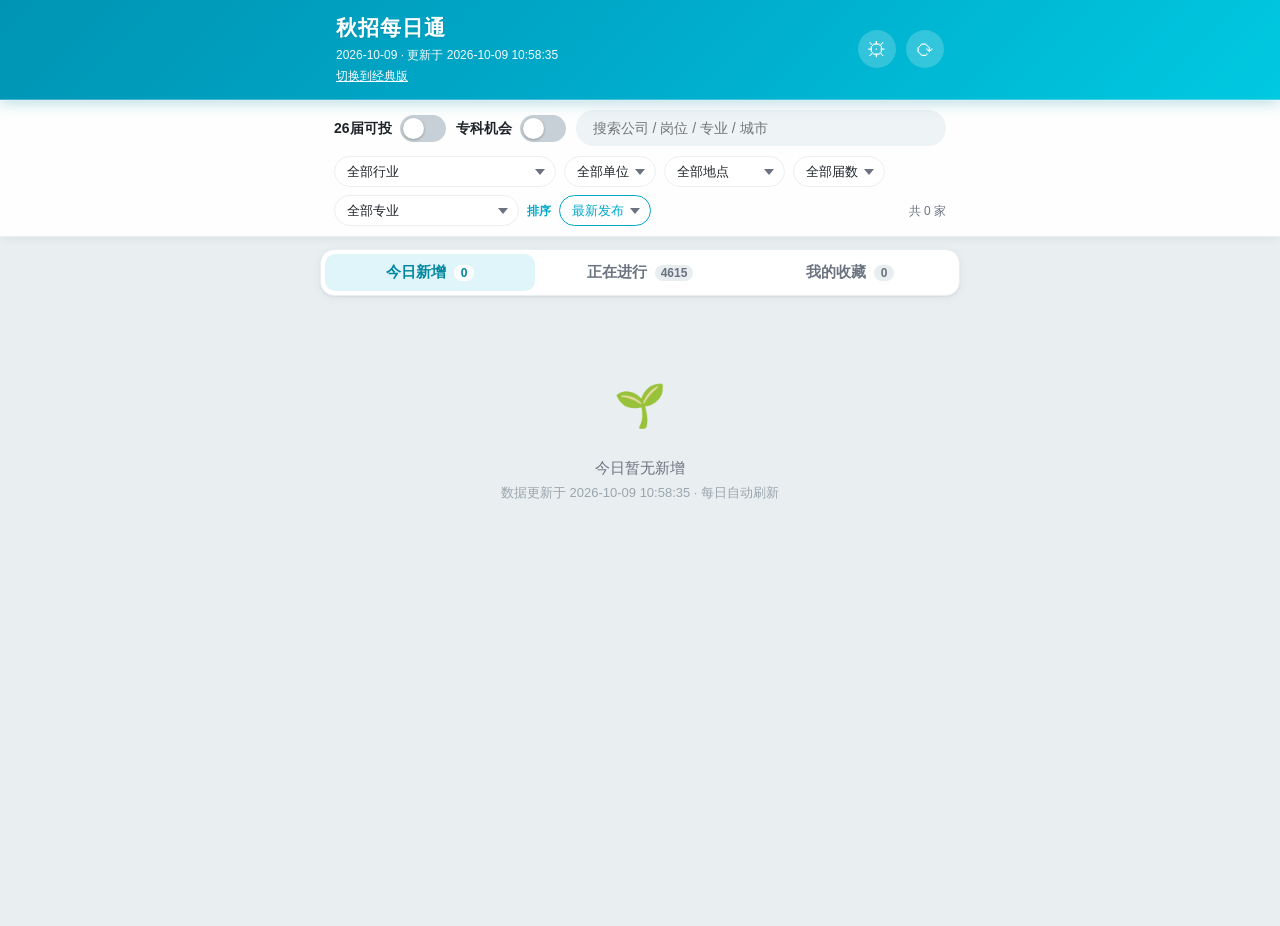
==== commit 5b23b67e: "Clarify unverified college eligibility in the filtered version" ====
--- a/docs/index.html
+++ b/docs/index.html
@@ -1,138 +1,138 @@
-﻿<!DOCTYPE html>
-<html lang="zh-CN">
-<head>
-<meta charset="UTF-8">
-<meta name="viewport" content="width=device-width, initial-scale=1, viewport-fit=cover">
-<meta name="theme-color" content="#00A8C8">
-<meta name="apple-mobile-web-app-capable" content="yes">
-<meta name="apple-mobile-web-app-status-bar-style" content="default">
-<meta name="description" content="秋招每日通：每日汇总秋招今日新增与进行中的校招信息，支持 26 届可投与专科可报筛选。">
-<title>秋招每日通</title>
-<link rel="manifest" href="manifest.json">
-<link rel="apple-touch-icon" href="icons/icon-192.png">
-<link rel="stylesheet" href="css/style.css?v=4">
-</head>
-<body>
-
-<!-- ========== 顶部标题栏 ========== -->
-<header class="appbar">
-  <div class="appbar-inner">
-    <div class="appbar-title">
-      <h1>秋招每日通</h1>
-      <div class="appbar-date" id="todayLabel">--</div>
-      <a href="classic/" style="color:#fff;font-size:12px;text-decoration:underline;">切换到经典版</a>
-    </div>
-    <div style="display:flex;align-items:center;gap:10px;">
-      <button class="icon-btn" id="settingsBtn" title="设置服务器地址" aria-label="设置">⚙</button>
-      <button class="icon-btn" id="refreshBtn" title="手动刷新数据" aria-label="刷新">⟳</button>
-    </div>
-  </div>
-</header>
-
-<!-- ========== 筛选栏 ========== -->
-<div class="filter-bar">
-  <div class="filter-row">
-    <div class="switch-wrap">
-      <span class="switch-label">26届可投</span>
-      <label class="switch">
-        <input type="checkbox" id="switch26">
-        <span class="slider"></span>
-      </label>
-    </div>
-    <div class="switch-wrap">
-      <span class="switch-label">专科可报</span>
-      <label class="switch">
-        <input type="checkbox" id="switchCollege">
-        <span class="slider"></span>
-      </label>
-    </div>
-    <div class="search-wrap">
-      <input type="search" id="searchInput" placeholder="搜索公司 / 岗位 / 专业 / 城市" autocomplete="off">
-    </div>
-  </div>
-  <div class="filter-row2">
-    <select id="industrySelect" class="filter-select">
-      <option value="">全部行业</option>
-    </select>
-    <select id="typeSelect" class="filter-select">
-      <option value="">全部单位</option>
-    </select>
-    <select id="locSelect" class="filter-select">
-      <option value="">全部地点</option>
-    </select>
-    <select id="yearSelect" class="filter-select">
-      <option value="">全部届数</option>
-    </select>
-    <select id="majorSelect" class="filter-select">
-      <option value="">全部专业</option>
-    </select>
-    <span class="sort-label">排序</span>
-    <select id="sortSelect" class="filter-select sort-select">
-      <option value="post_desc">最新发布</option>
-      <option value="post_asc">最早发布</option>
-      <option value="deadline">截止最近</option>
-      <option value="name">公司名</option>
-    </select>
-    <span class="filter-tip" id="filterTip"></span>
-  </div>
-</div>
-
-<!-- ========== 今日新增通知横幅 ========== -->
-<div class="notice-banner" id="noticeBanner" hidden>
-  <span id="noticeText"></span>
-  <button class="notice-close" id="noticeClose" aria-label="关闭">✕</button>
-</div>
-
-<!-- ========== Tab ========== -->
-<nav class="tabs">
-  <button class="tab active" data-tab="today_new">今日新增 <span class="tab-count" id="countToday">0</span></button>
-  <button class="tab" data-tab="ongoing">正在进行 <span class="tab-count" id="countOngoing">0</span></button>
-  <button class="tab" data-tab="favorites">我的收藏 <span class="tab-count" id="countFav">0</span></button>
-</nav>
-
-<!-- ========== 列表 ========== -->
-<main class="list-view" id="listView">
-  <div class="loading" id="loading">
-    <div class="skeleton"><div class="sk-line w100"></div><div class="sk-line w60"></div><div class="sk-line w80"></div></div>
-    <div class="skeleton"><div class="sk-line w100"></div><div class="sk-line w60"></div><div class="sk-line w80"></div></div>
-    <div class="skeleton"><div class="sk-line w100"></div><div class="sk-line w60"></div><div class="sk-line w80"></div></div>
-  </div>
-  <div class="empty" id="empty" hidden>暂无符合条件的公司</div>
-  <div id="cardList"></div>
-</main>
-
-<!-- ========== 详情页 ========== -->
-<section class="detail-view" id="detailView" hidden>
-  <div class="detail-top">
-    <button class="icon-btn" id="backBtn" aria-label="返回">‹</button>
-    <span class="detail-title">公司详情</span>
-    <div class="detail-actions" id="detailActions"></div>
-  </div>
-  <div class="detail-body" id="detailBody"></div>
-</section>
-
-<div class="toast" id="toast" hidden></div>
-
-<!-- ========== 设置：服务器地址（脱离电脑版） ========== -->
-<div class="modal" id="settingsModal" hidden>
-  <div class="modal-card">
-    <div class="modal-head">
-      <span class="modal-title">设置</span>
-      <button class="modal-close" id="settingsClose" aria-label="关闭">✕</button>
-    </div>
-    <div class="modal-body">
-      <label class="modal-label">服务器地址（云端后端）</label>
-      <input class="modal-input" id="settingsInput" type="url" placeholder="http://服务器IP:8080" autocomplete="off">
-      <div class="modal-status" id="settingsStatus">当前：--</div>
-      <div class="modal-hint">手机 App 的数据与「刷新」都从这里获取。<br>留空 = 使用当前页面来源（网页版免设置）。</div>
-    </div>
-    <div class="modal-foot">
-      <button class="btn-link secondary" id="settingsClear">清空</button>
-      <button class="btn-link" id="settingsSave">保存</button>
-    </div>
-  </div>
-</div>
-
-<script src="js/app.js?v=11"></script>
-</body>
-</html>
+﻿<!DOCTYPE html>
+<html lang="zh-CN">
+<head>
+<meta charset="UTF-8">
+<meta name="viewport" content="width=device-width, initial-scale=1, viewport-fit=cover">
+<meta name="theme-color" content="#00A8C8">
+<meta name="apple-mobile-web-app-capable" content="yes">
+<meta name="apple-mobile-web-app-status-bar-style" content="default">
+<meta name="description" content="秋招每日通：每日汇总秋招今日新增与近期校招信息，支持 26 届与专科机会筛选。">
+<title>秋招每日通</title>
+<link rel="manifest" href="manifest.json">
+<link rel="apple-touch-icon" href="icons/icon-192.png">
+<link rel="stylesheet" href="css/style.css?v=4">
+</head>
+<body>
+
+<!-- ========== 顶部标题栏 ========== -->
+<header class="appbar">
+  <div class="appbar-inner">
+    <div class="appbar-title">
+      <h1>秋招每日通</h1>
+      <div class="appbar-date" id="todayLabel">--</div>
+      <a href="classic/" style="color:#fff;font-size:12px;text-decoration:underline;">切换到经典版</a>
+    </div>
+    <div style="display:flex;align-items:center;gap:10px;">
+      <button class="icon-btn" id="settingsBtn" title="设置服务器地址" aria-label="设置">⚙</button>
+      <button class="icon-btn" id="refreshBtn" title="手动刷新数据" aria-label="刷新">⟳</button>
+    </div>
+  </div>
+</header>
+
+<!-- ========== 筛选栏 ========== -->
+<div class="filter-bar">
+  <div class="filter-row">
+    <div class="switch-wrap">
+      <span class="switch-label">26届可投</span>
+      <label class="switch">
+        <input type="checkbox" id="switch26">
+        <span class="slider"></span>
+      </label>
+    </div>
+    <div class="switch-wrap">
+      <span class="switch-label">专科机会</span>
+      <label class="switch">
+        <input type="checkbox" id="switchCollege">
+        <span class="slider"></span>
+      </label>
+    </div>
+    <div class="search-wrap">
+      <input type="search" id="searchInput" placeholder="搜索公司 / 岗位 / 专业 / 城市" autocomplete="off">
+    </div>
+  </div>
+  <div class="filter-row2">
+    <select id="industrySelect" class="filter-select">
+      <option value="">全部行业</option>
+    </select>
+    <select id="typeSelect" class="filter-select">
+      <option value="">全部单位</option>
+    </select>
+    <select id="locSelect" class="filter-select">
+      <option value="">全部地点</option>
+    </select>
+    <select id="yearSelect" class="filter-select">
+      <option value="">全部届数</option>
+    </select>
+    <select id="majorSelect" class="filter-select">
+      <option value="">全部专业</option>
+    </select>
+    <span class="sort-label">排序</span>
+    <select id="sortSelect" class="filter-select sort-select">
+      <option value="post_desc">最新发布</option>
+      <option value="post_asc">最早发布</option>
+      <option value="deadline">截止最近</option>
+      <option value="name">公司名</option>
+    </select>
+    <span class="filter-tip" id="filterTip"></span>
+  </div>
+</div>
+
+<!-- ========== 今日新增通知横幅 ========== -->
+<div class="notice-banner" id="noticeBanner" hidden>
+  <span id="noticeText"></span>
+  <button class="notice-close" id="noticeClose" aria-label="关闭">✕</button>
+</div>
+
+<!-- ========== Tab ========== -->
+<nav class="tabs">
+  <button class="tab active" data-tab="today_new">今日新增 <span class="tab-count" id="countToday">0</span></button>
+  <button class="tab" data-tab="ongoing">正在进行 <span class="tab-count" id="countOngoing">0</span></button>
+  <button class="tab" data-tab="favorites">我的收藏 <span class="tab-count" id="countFav">0</span></button>
+</nav>
+
+<!-- ========== 列表 ========== -->
+<main class="list-view" id="listView">
+  <div class="loading" id="loading">
+    <div class="skeleton"><div class="sk-line w100"></div><div class="sk-line w60"></div><div class="sk-line w80"></div></div>
+    <div class="skeleton"><div class="sk-line w100"></div><div class="sk-line w60"></div><div class="sk-line w80"></div></div>
+    <div class="skeleton"><div class="sk-line w100"></div><div class="sk-line w60"></div><div class="sk-line w80"></div></div>
+  </div>
+  <div class="empty" id="empty" hidden>暂无符合条件的公司</div>
+  <div id="cardList"></div>
+</main>
+
+<!-- ========== 详情页 ========== -->
+<section class="detail-view" id="detailView" hidden>
+  <div class="detail-top">
+    <button class="icon-btn" id="backBtn" aria-label="返回">‹</button>
+    <span class="detail-title">公司详情</span>
+    <div class="detail-actions" id="detailActions"></div>
+  </div>
+  <div class="detail-body" id="detailBody"></div>
+</section>
+
+<div class="toast" id="toast" hidden></div>
+
+<!-- ========== 设置：服务器地址（脱离电脑版） ========== -->
+<div class="modal" id="settingsModal" hidden>
+  <div class="modal-card">
+    <div class="modal-head">
+      <span class="modal-title">设置</span>
+      <button class="modal-close" id="settingsClose" aria-label="关闭">✕</button>
+    </div>
+    <div class="modal-body">
+      <label class="modal-label">服务器地址（云端后端）</label>
+      <input class="modal-input" id="settingsInput" type="url" placeholder="http://服务器IP:8080" autocomplete="off">
+      <div class="modal-status" id="settingsStatus">当前：--</div>
+      <div class="modal-hint">手机 App 的数据与「刷新」都从这里获取。<br>留空 = 使用当前页面来源（网页版免设置）。</div>
+    </div>
+    <div class="modal-foot">
+      <button class="btn-link secondary" id="settingsClear">清空</button>
+      <button class="btn-link" id="settingsSave">保存</button>
+    </div>
+  </div>
+</div>
+
+<script src="js/app.js?v=12"></script>
+</body>
+</html>
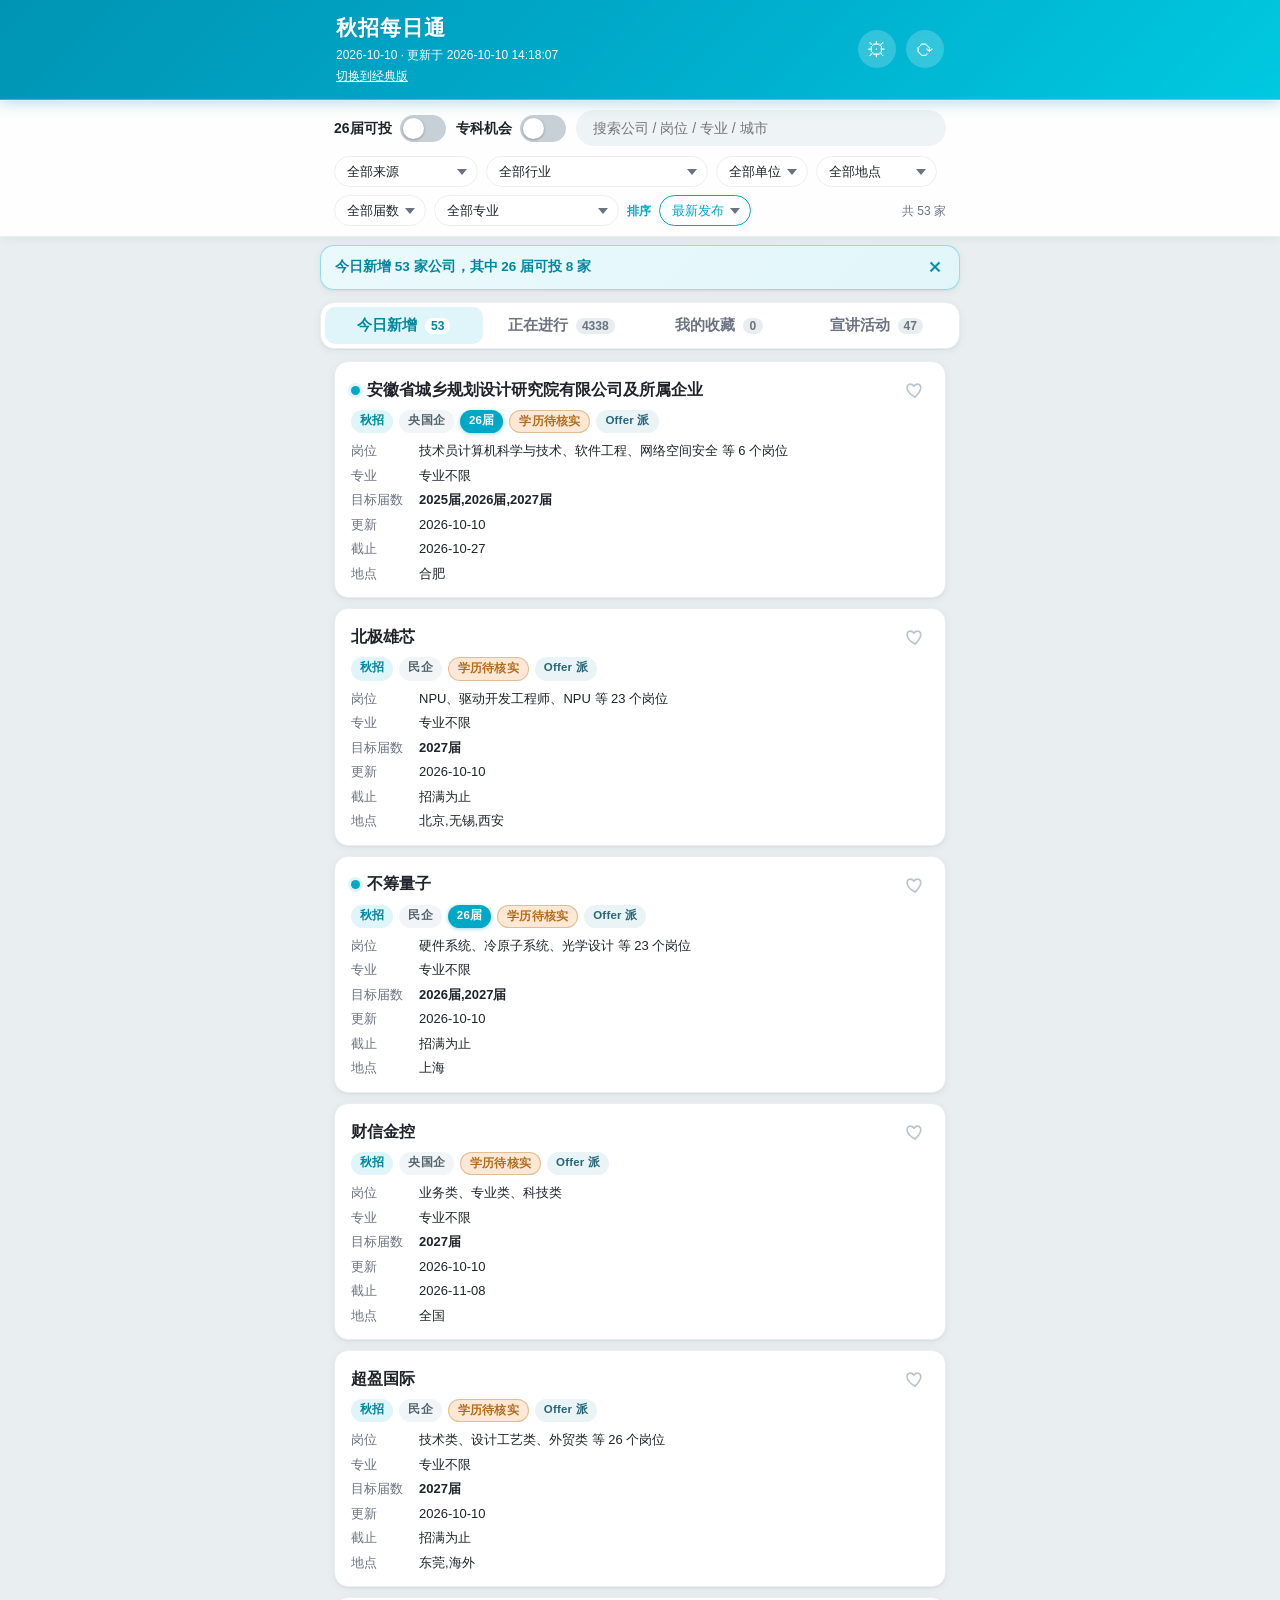
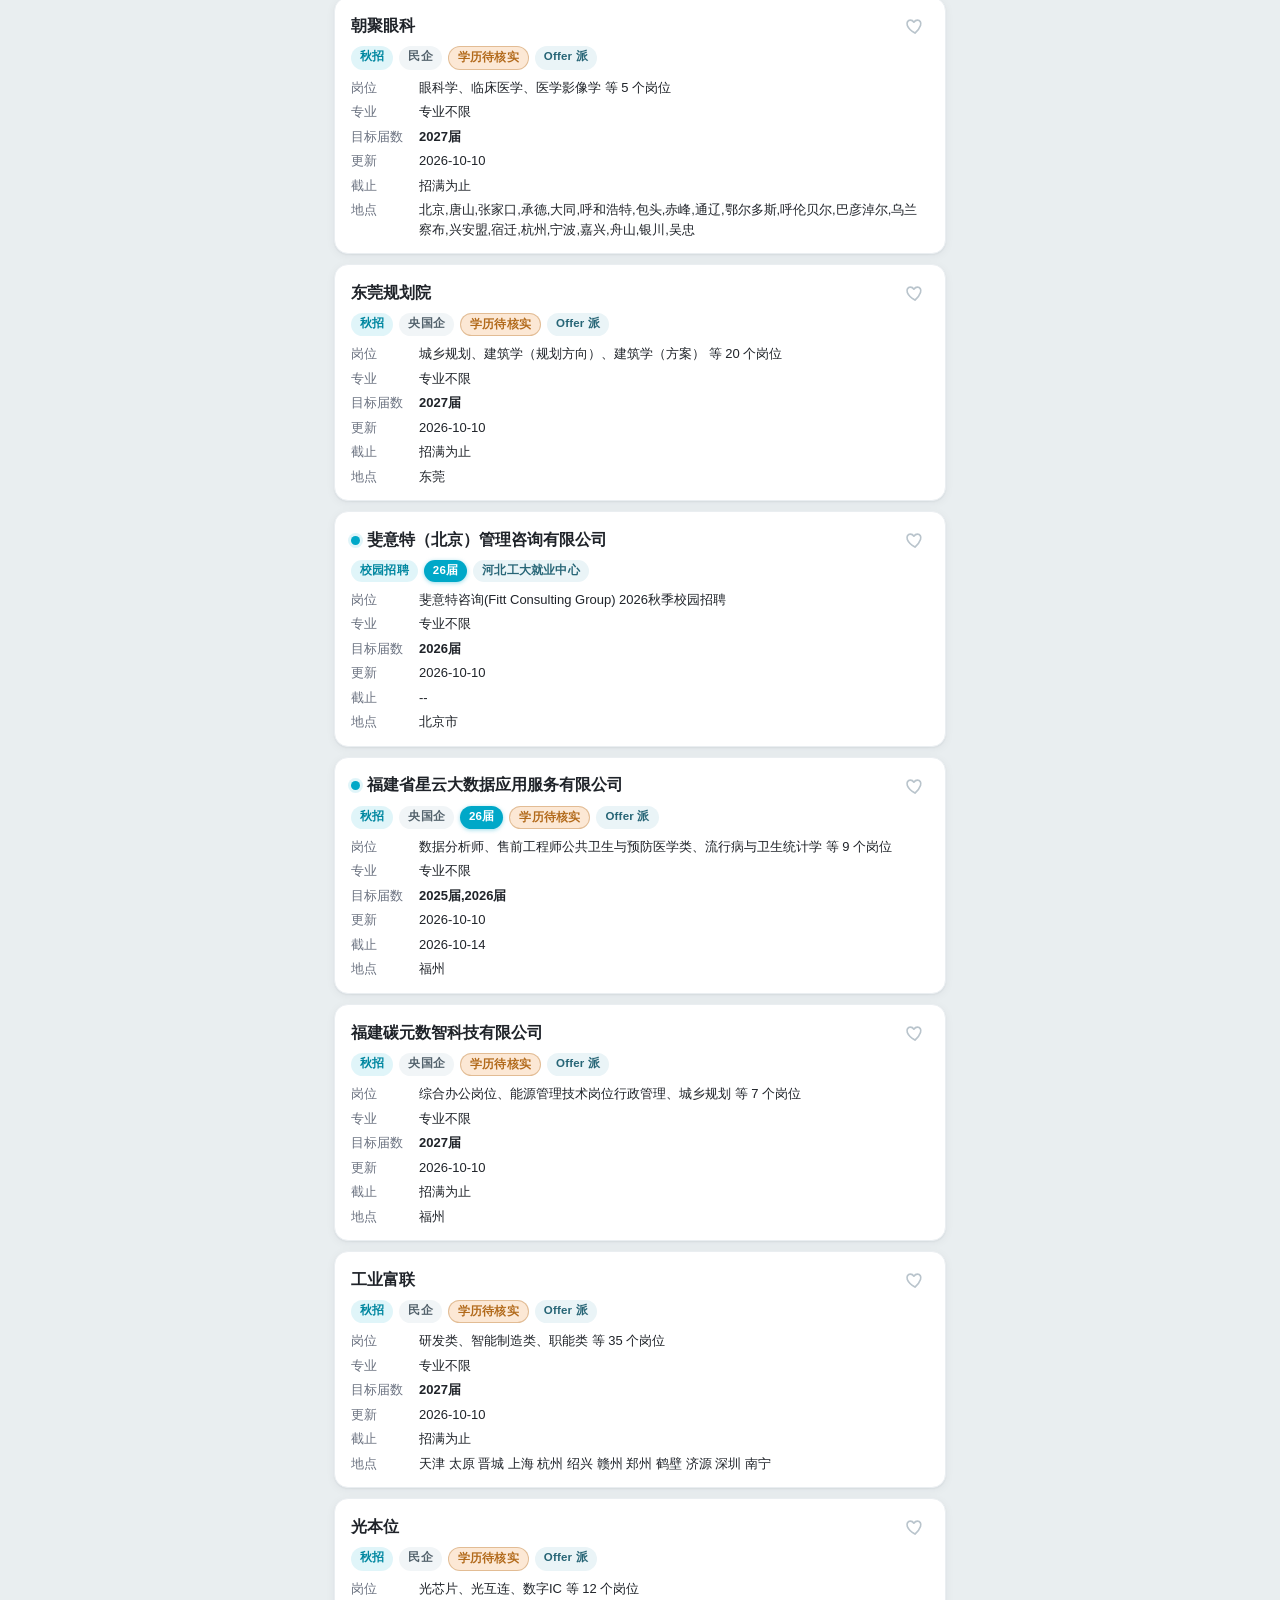
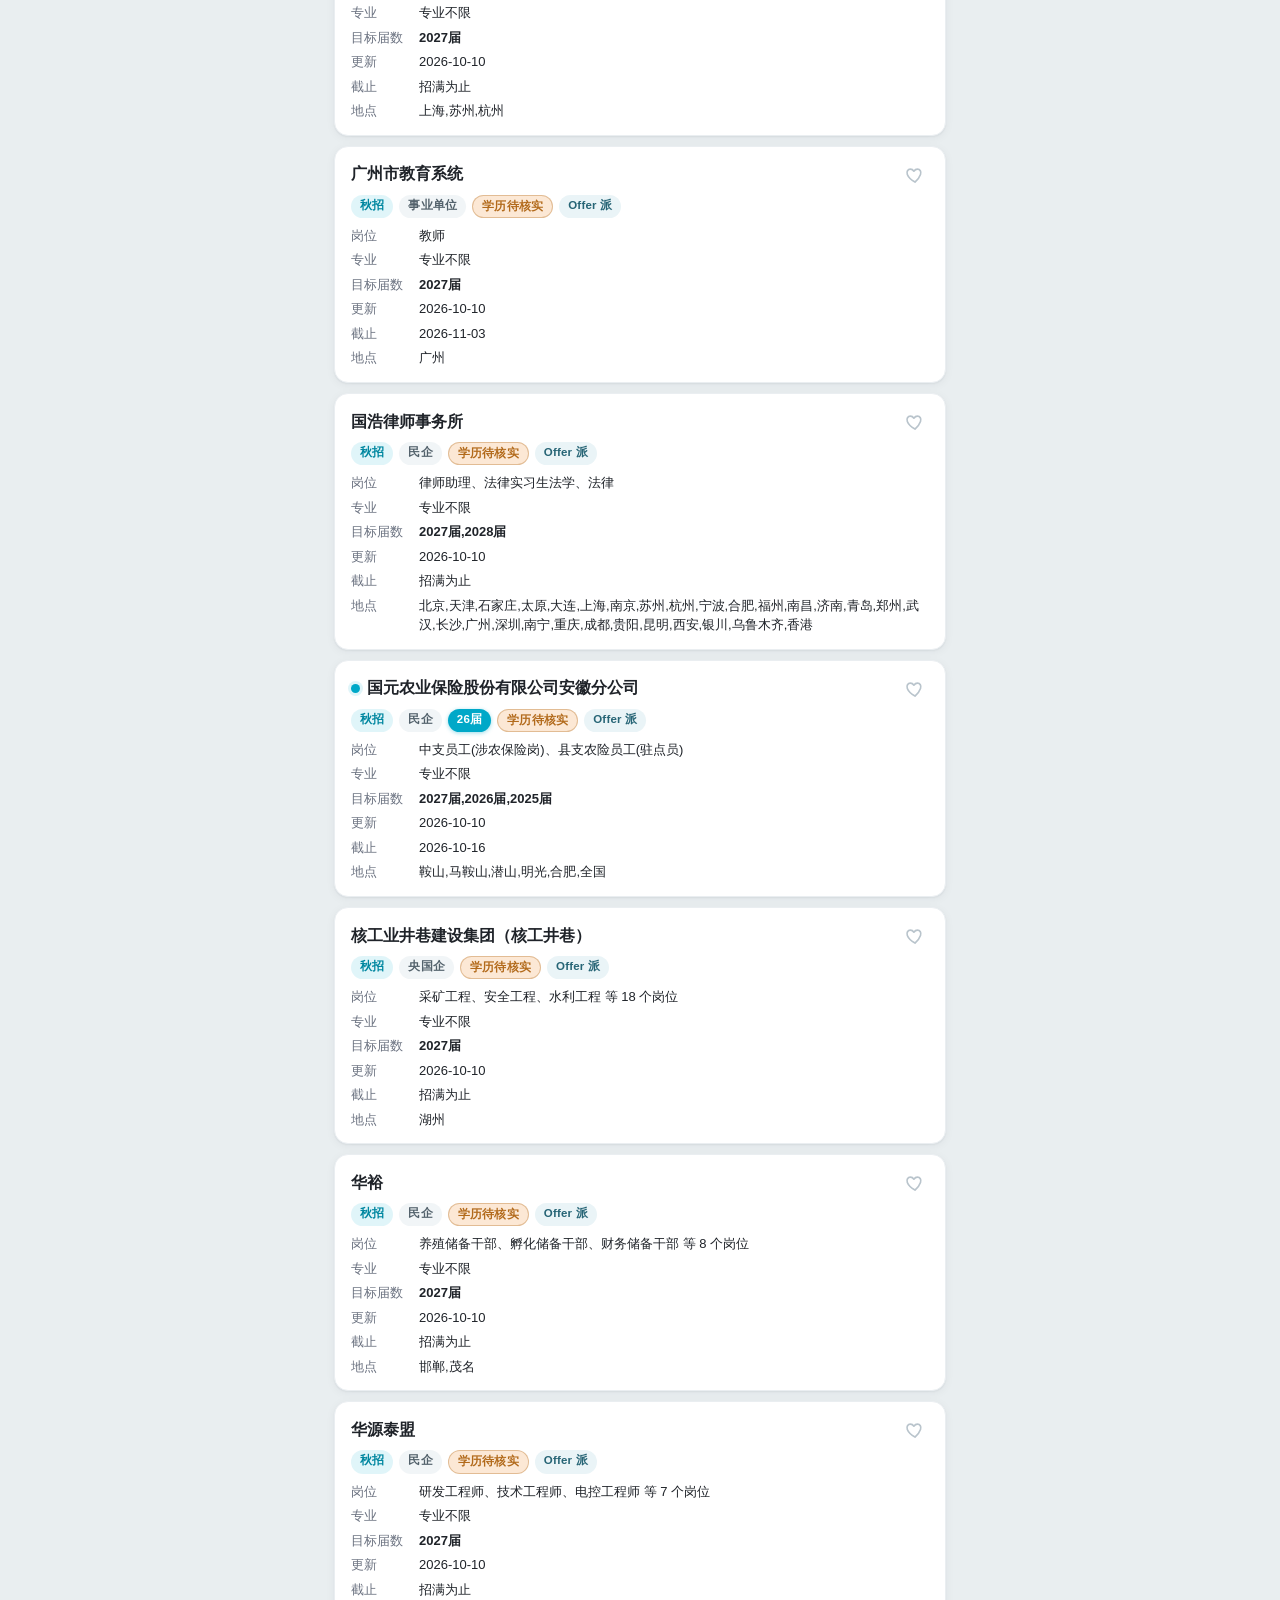
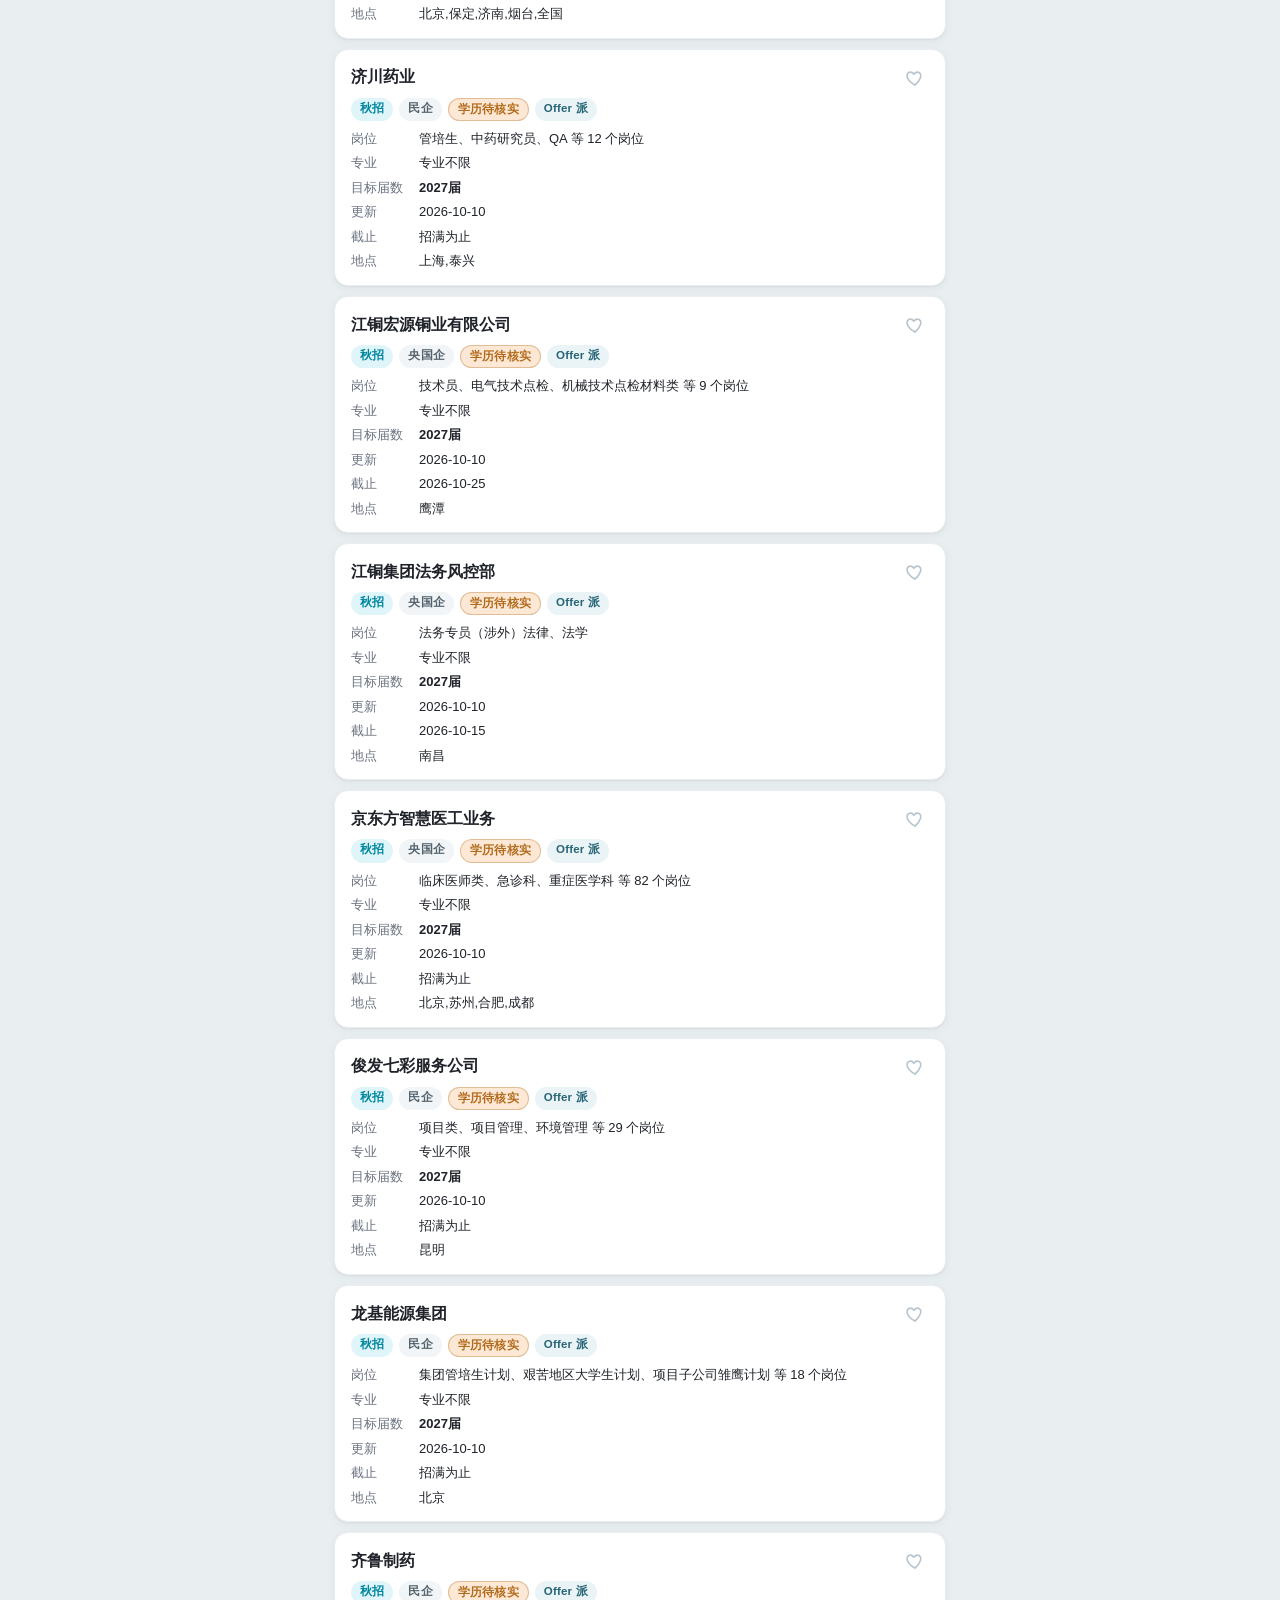
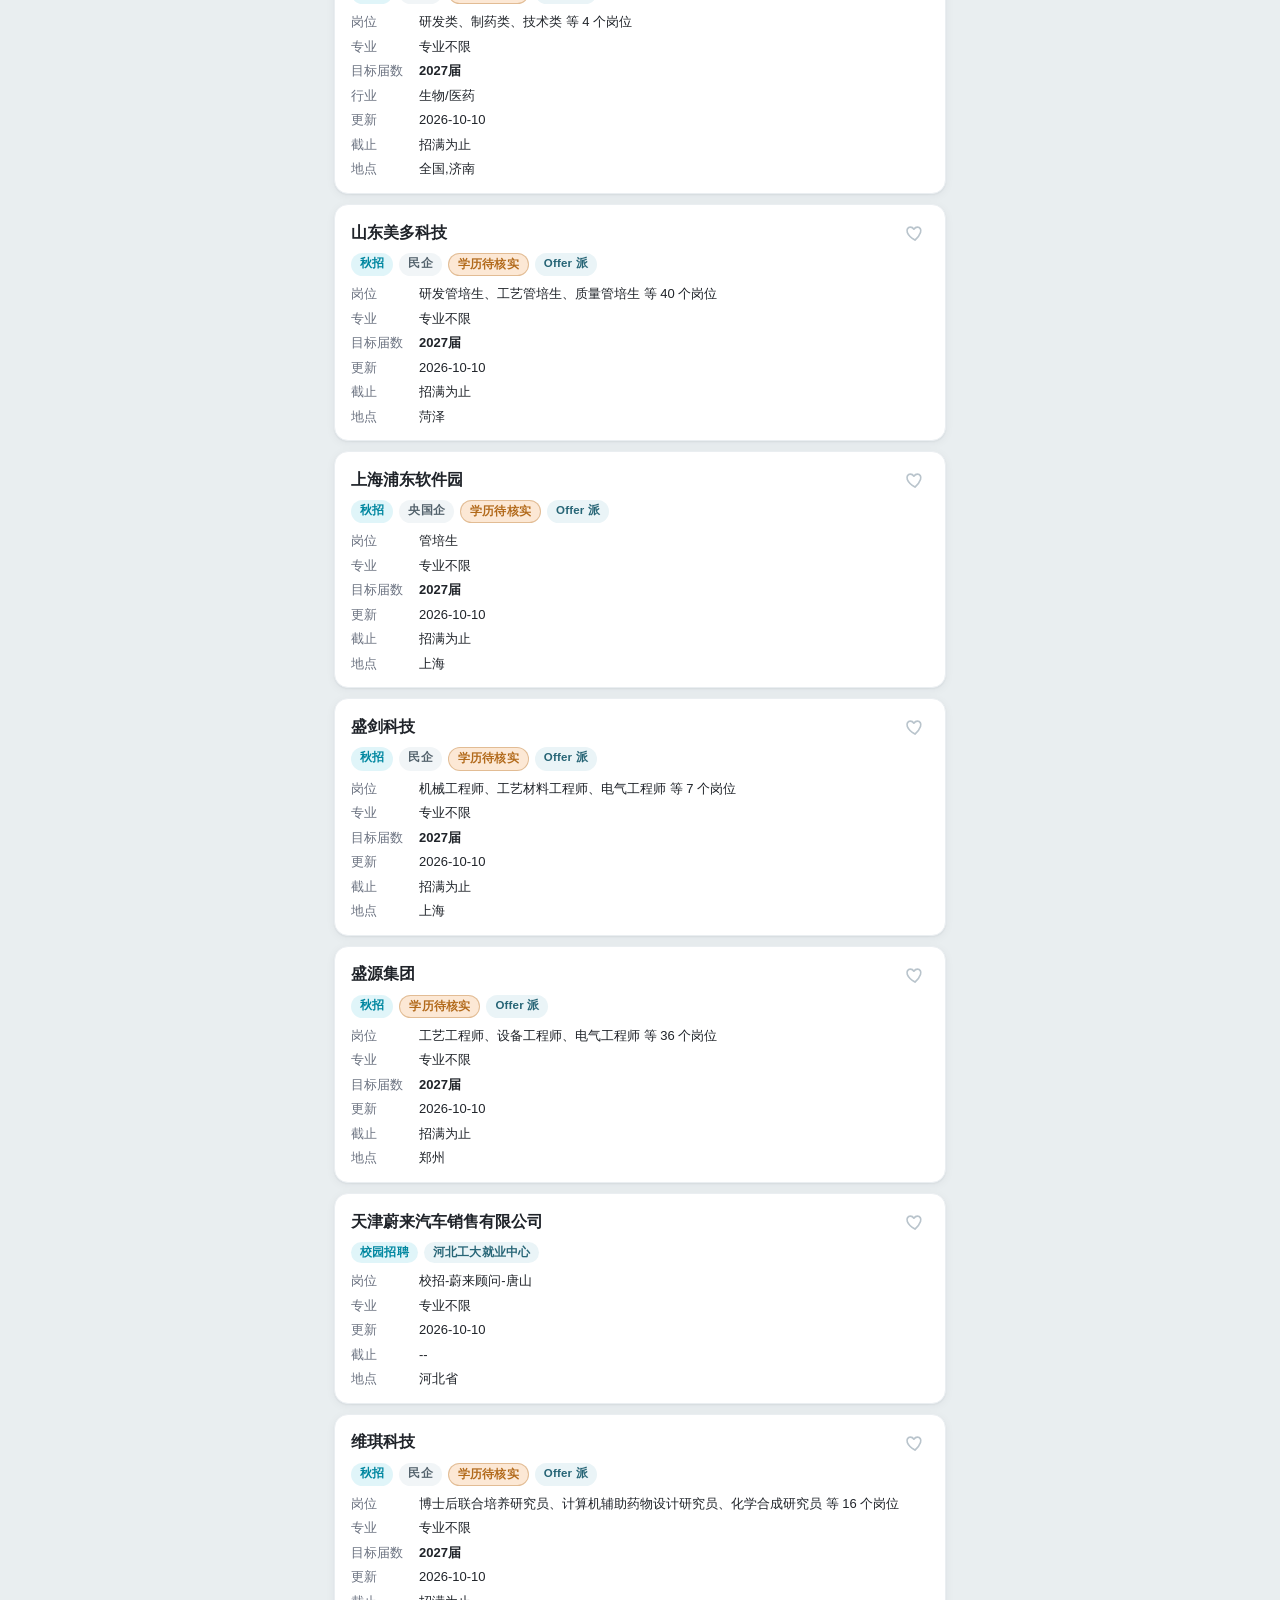
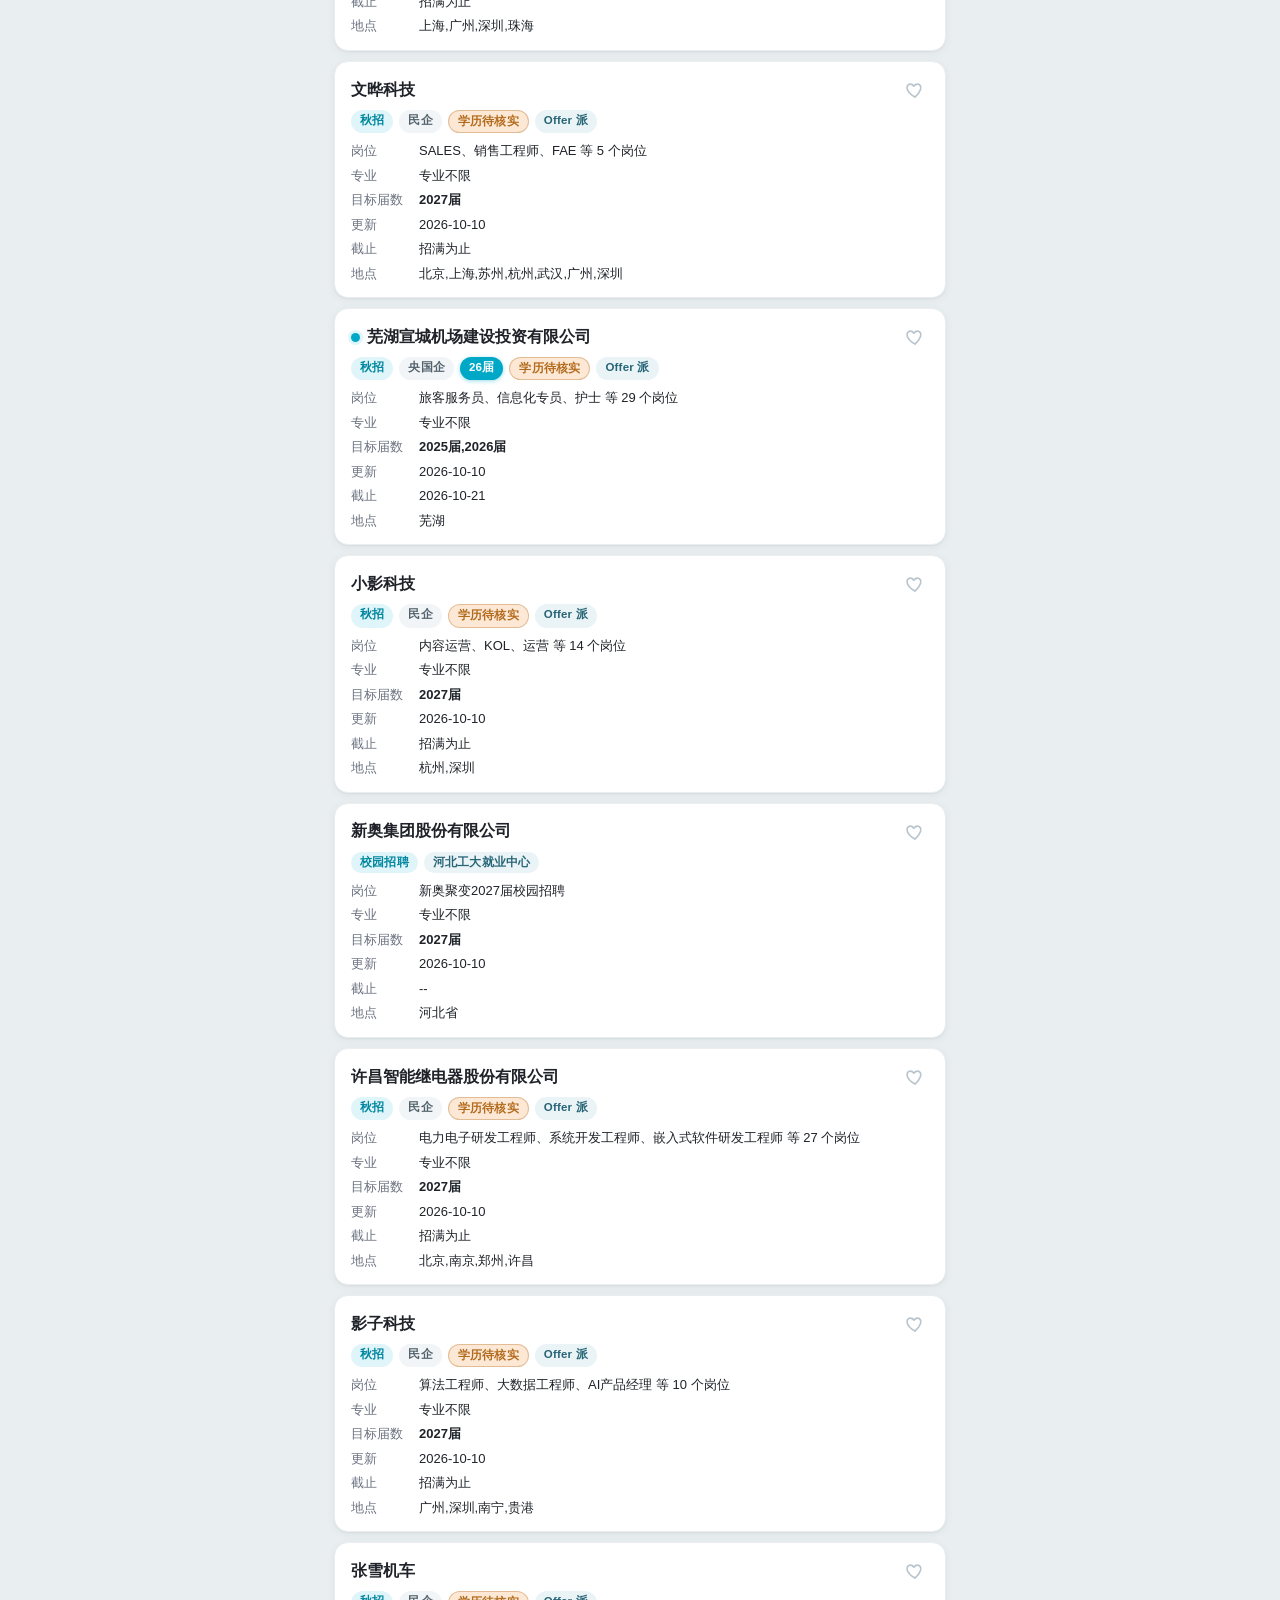
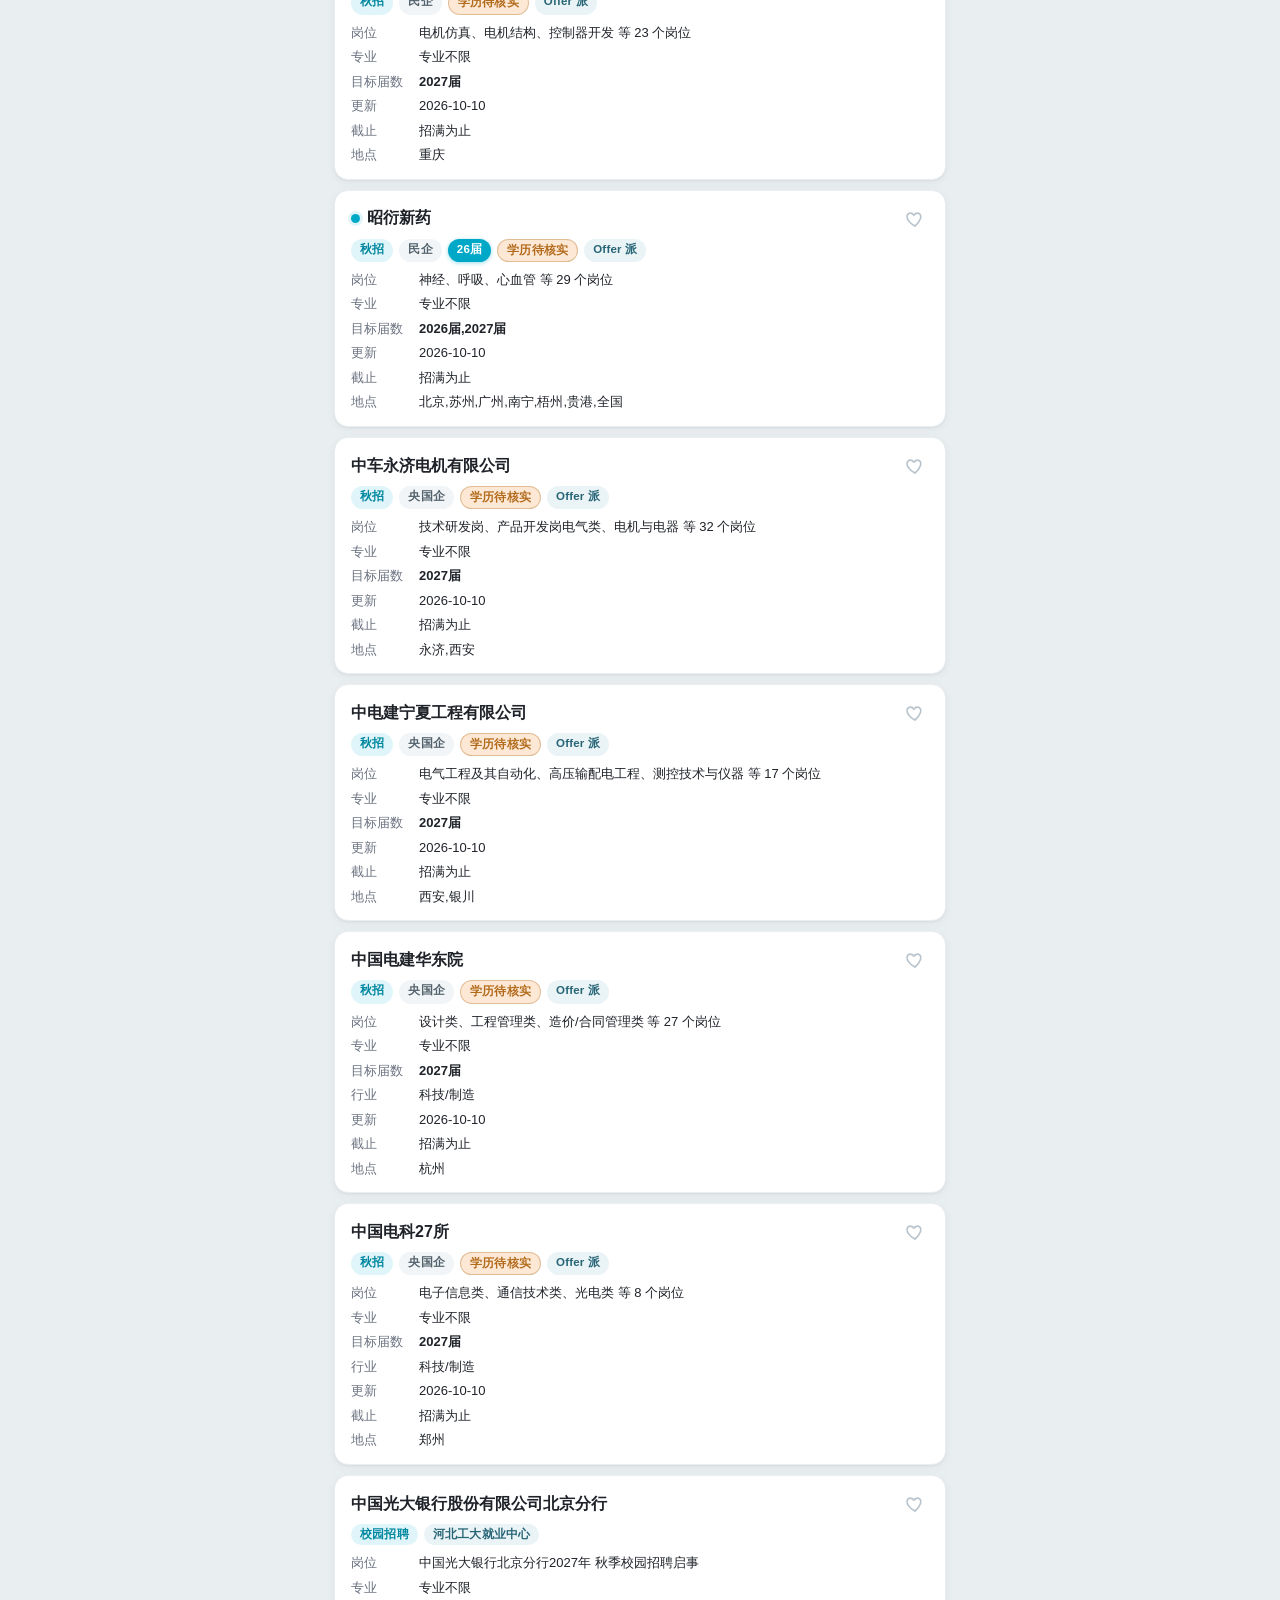
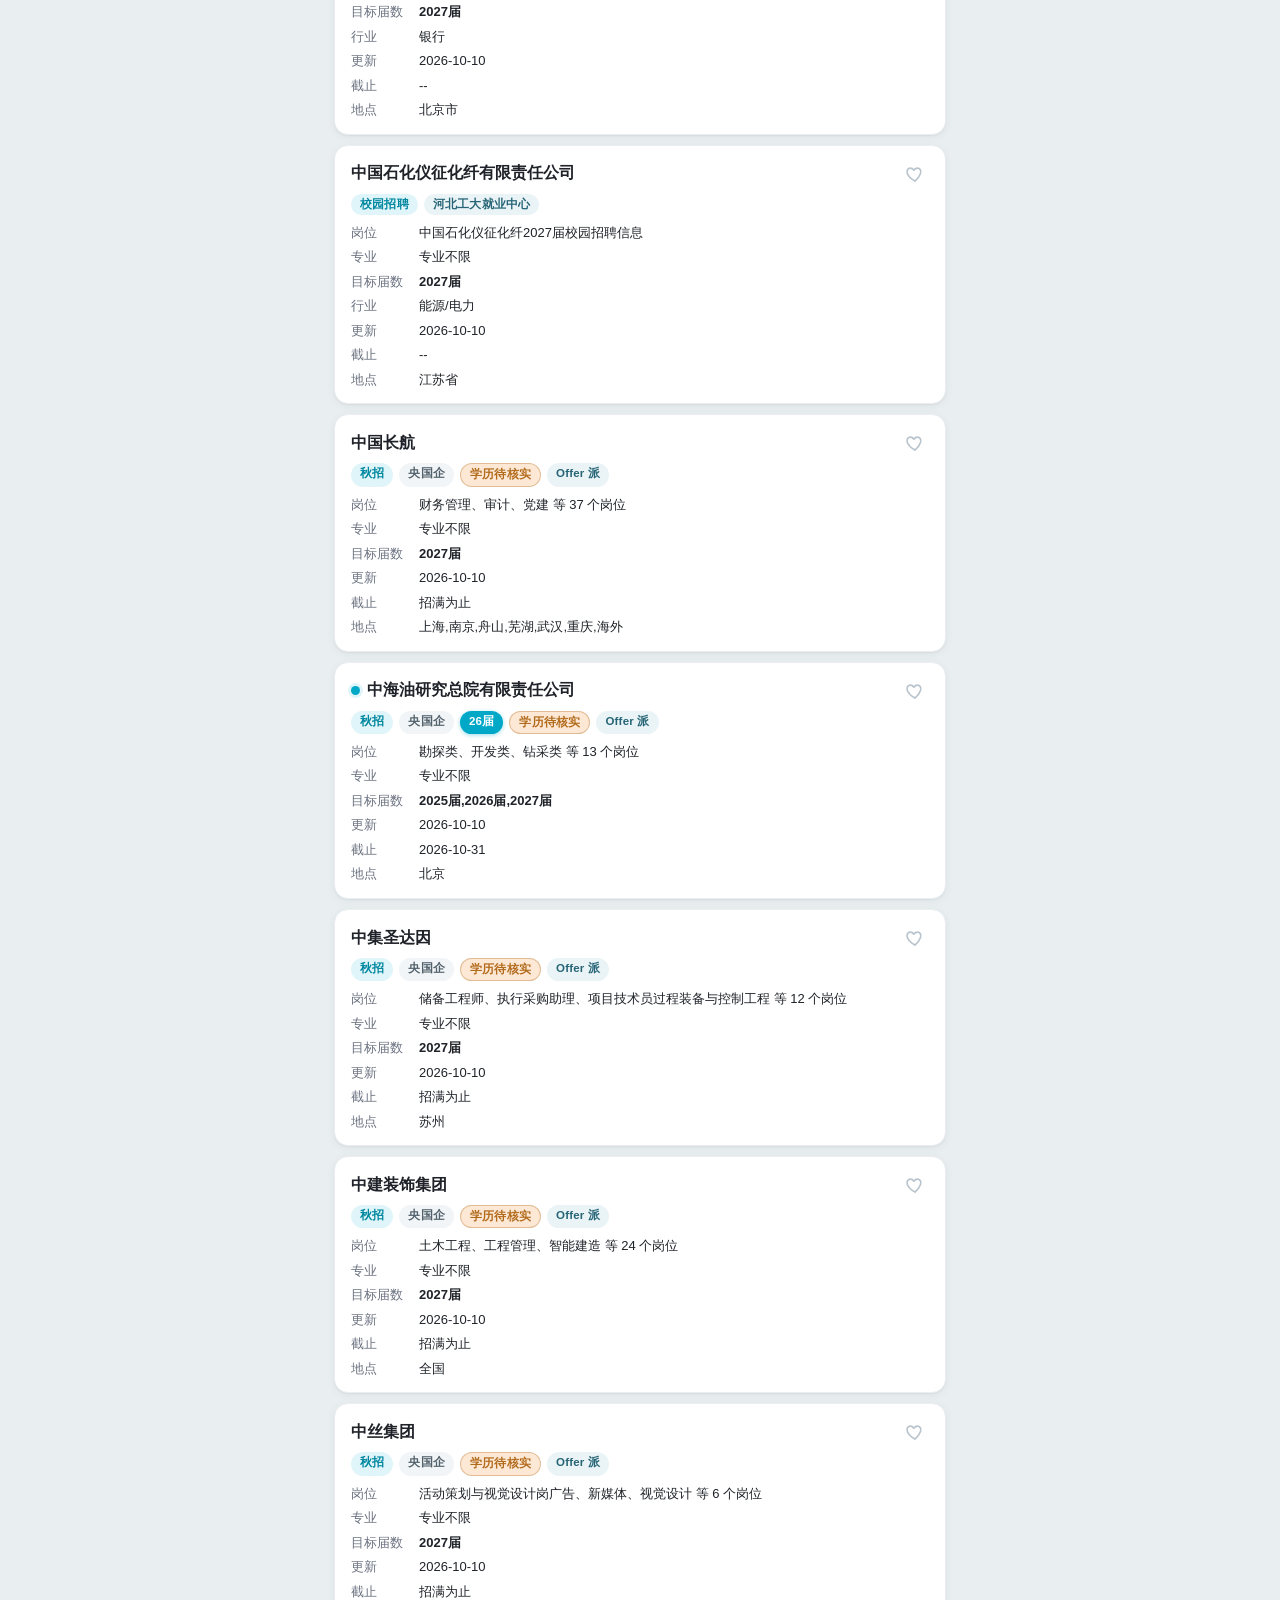
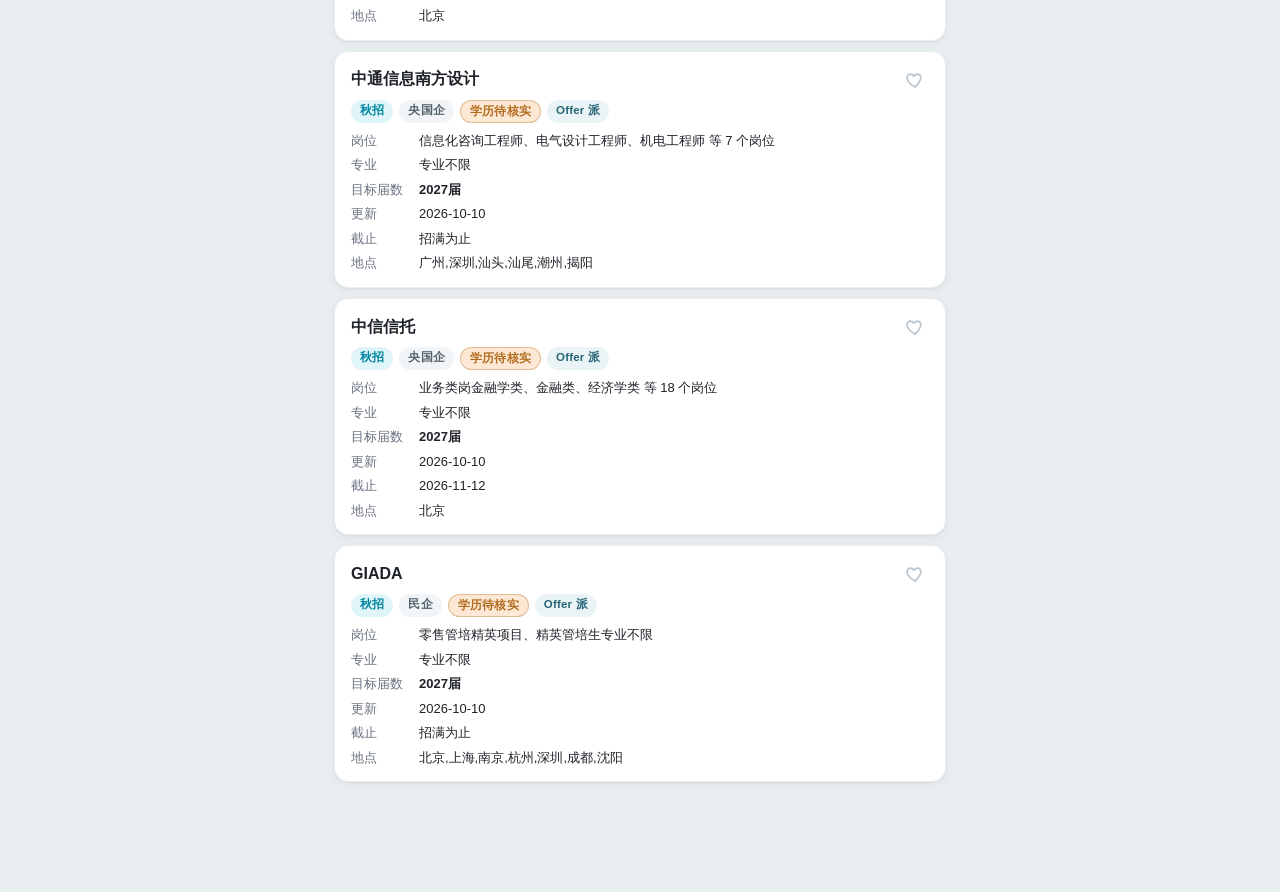
==== commit 5d8a4e40: "feat: show all job sources and campus events in both web versions" ====
--- a/docs/index.html
+++ b/docs/index.html
@@ -10,7 +10,7 @@
 <title>秋招每日通</title>
 <link rel="manifest" href="manifest.json">
 <link rel="apple-touch-icon" href="icons/icon-192.png">
-<link rel="stylesheet" href="css/style.css?v=4">
+<link rel="stylesheet" href="css/style.css?v=5">
 </head>
 <body>
 
@@ -51,6 +51,13 @@
     </div>
   </div>
   <div class="filter-row2">
+    <select id="sourceSelect" class="filter-select" aria-label="信息来源">
+      <option value="">全部来源</option>
+      <option value="youoffer">Offer 派</option>
+      <option value="hahazhao">今日校招</option>
+      <option value="hebut">河北工大就业中心</option>
+      <option value="tencent">腾讯校招官网</option>
+    </select>
     <select id="industrySelect" class="filter-select">
       <option value="">全部行业</option>
     </select>
@@ -88,6 +95,7 @@
   <button class="tab active" data-tab="today_new">今日新增 <span class="tab-count" id="countToday">0</span></button>
   <button class="tab" data-tab="ongoing">正在进行 <span class="tab-count" id="countOngoing">0</span></button>
   <button class="tab" data-tab="favorites">我的收藏 <span class="tab-count" id="countFav">0</span></button>
+  <button class="tab" data-tab="events">宣讲活动 <span class="tab-count" id="countEvents">0</span></button>
 </nav>
 
 <!-- ========== 列表 ========== -->
@@ -133,6 +141,6 @@
   </div>
 </div>
 
-<script src="js/app.js?v=12"></script>
+<script src="js/app.js?v=13"></script>
 </body>
 </html>
--- a/docs/css/style.css
+++ b/docs/css/style.css
@@ -504,3 +504,13 @@
 @keyframes swipeRightIn { from { opacity: .5; transform: translateX(-26px); } to { opacity: 1; transform: none; } }
 .list-view.swipe-left { animation: swipeLeftIn .22s ease; }
 .list-view.swipe-right { animation: swipeRightIn .22s ease; }
+
+/* 来源筛选与宣讲活动 */
+.badge-source { background: #EAF4F7; color: #276576; }
+.events-mode .filter-row2, .events-mode .switch-wrap { display: none; }
+.events-note { color: var(--text-2); font-size: 12px; line-height: 1.5; padding: 3px 2px 12px; }
+.event-card { cursor: default; }
+.event-card .card-name { display: block; margin-bottom: 8px; }
+.event-link { display: inline-block; margin-top: 12px; color: var(--brand-deep); font-size: 13px; font-weight: 600; text-decoration: none; }
+.event-link:hover { text-decoration: underline; }
+@media (max-width: 430px) { .tabs .tab { font-size: 12px; padding: 9px 2px; } }
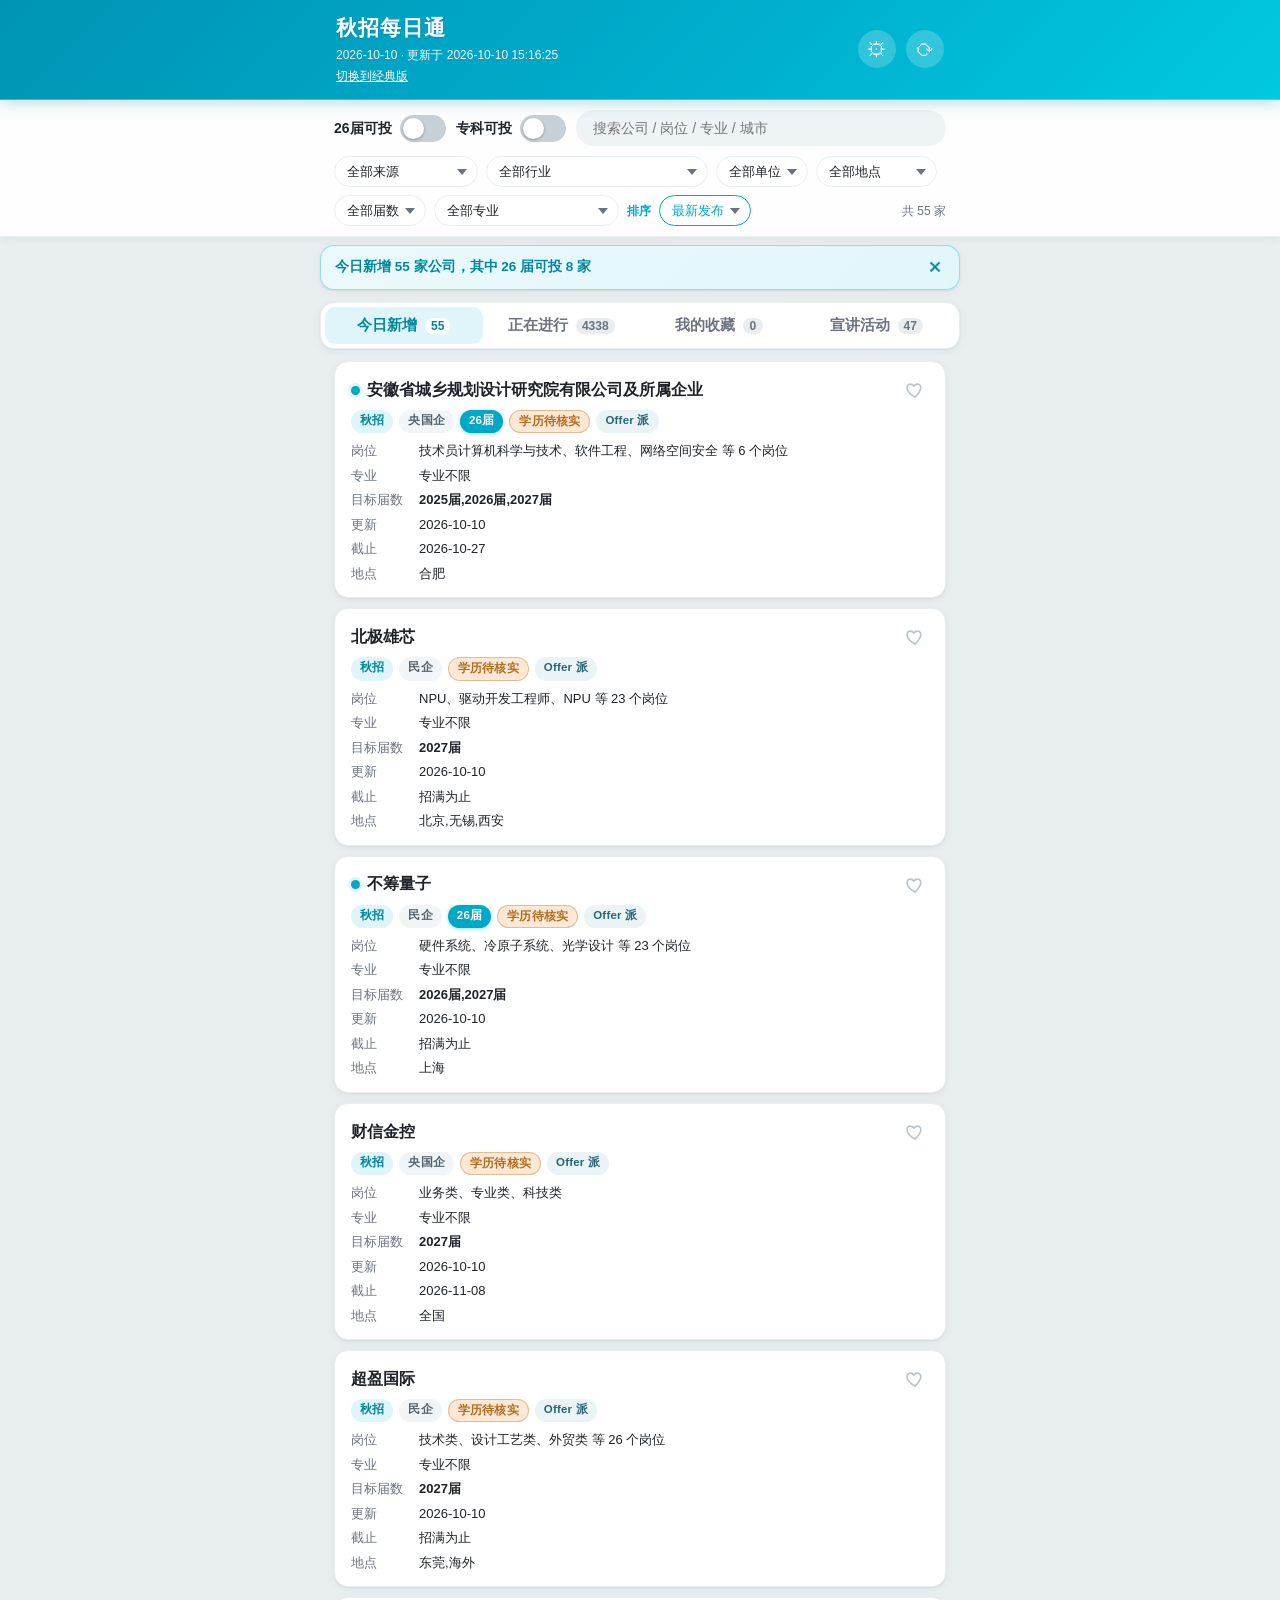
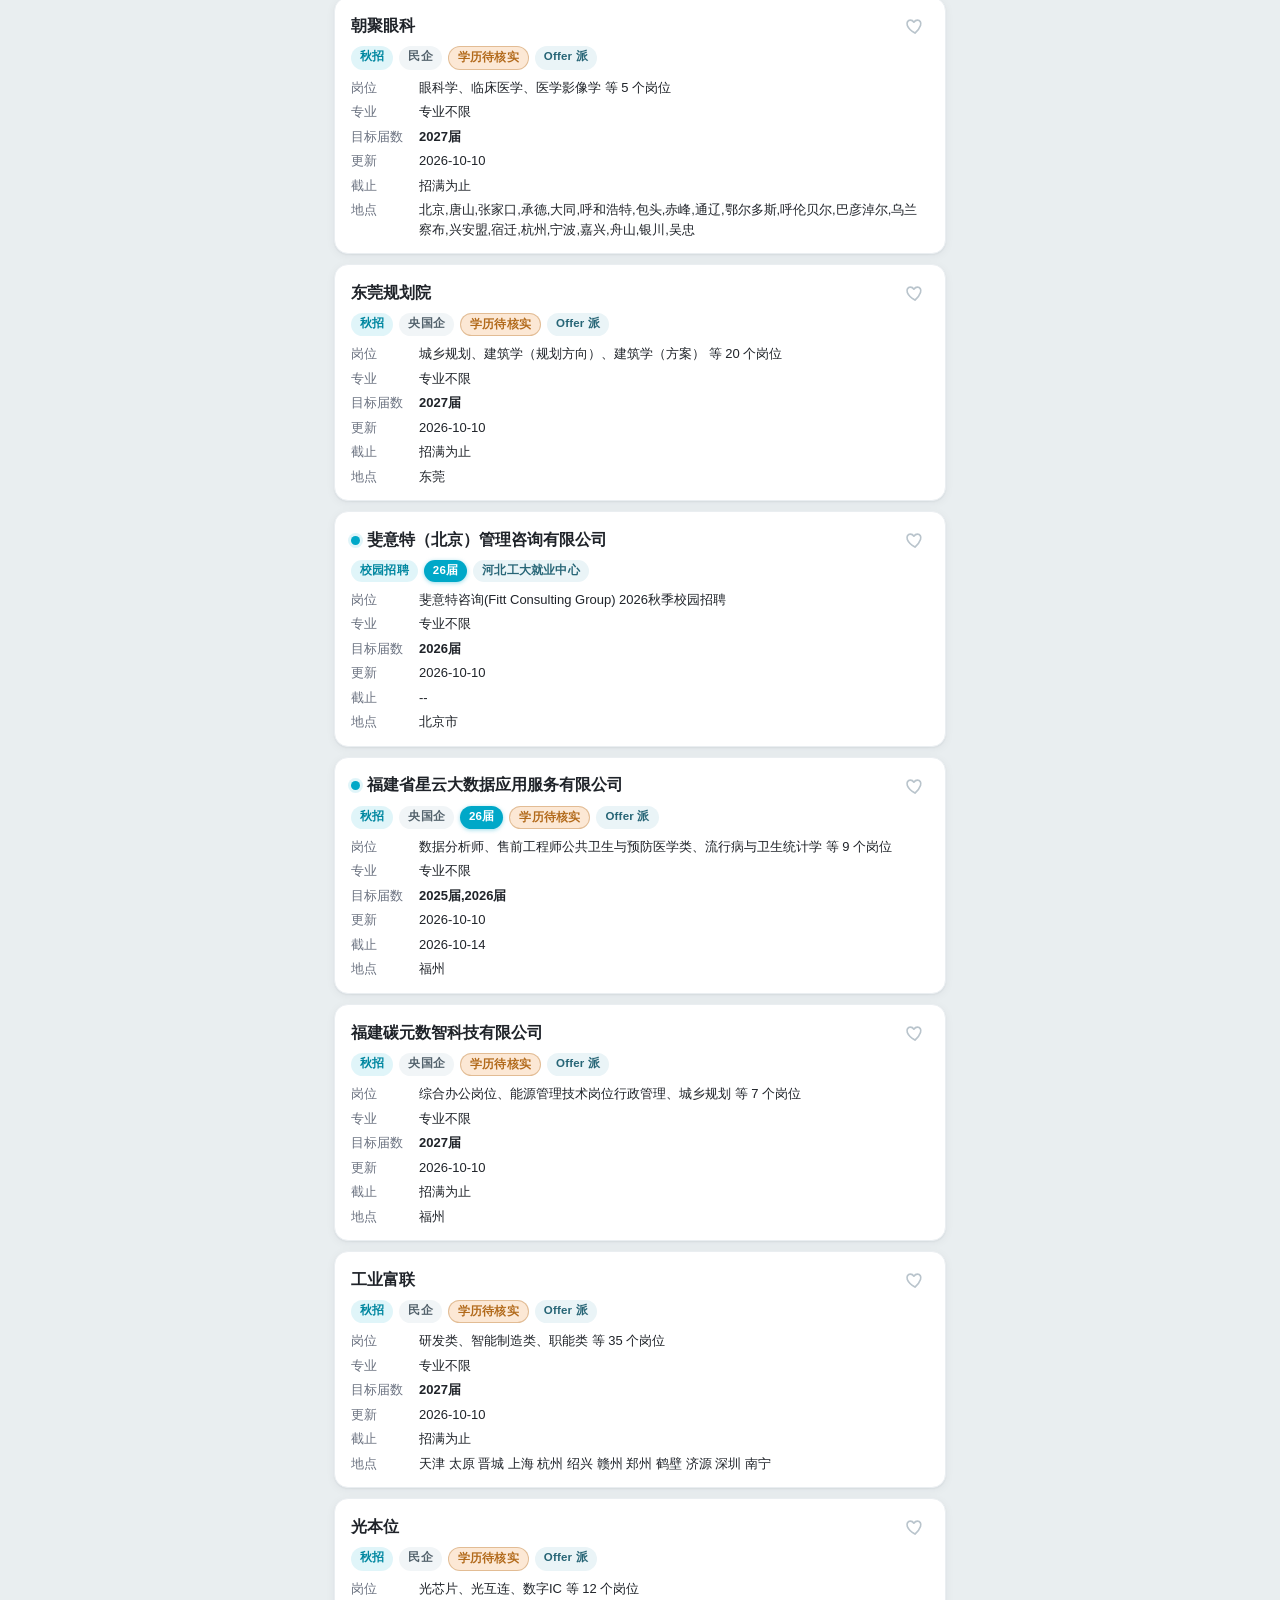
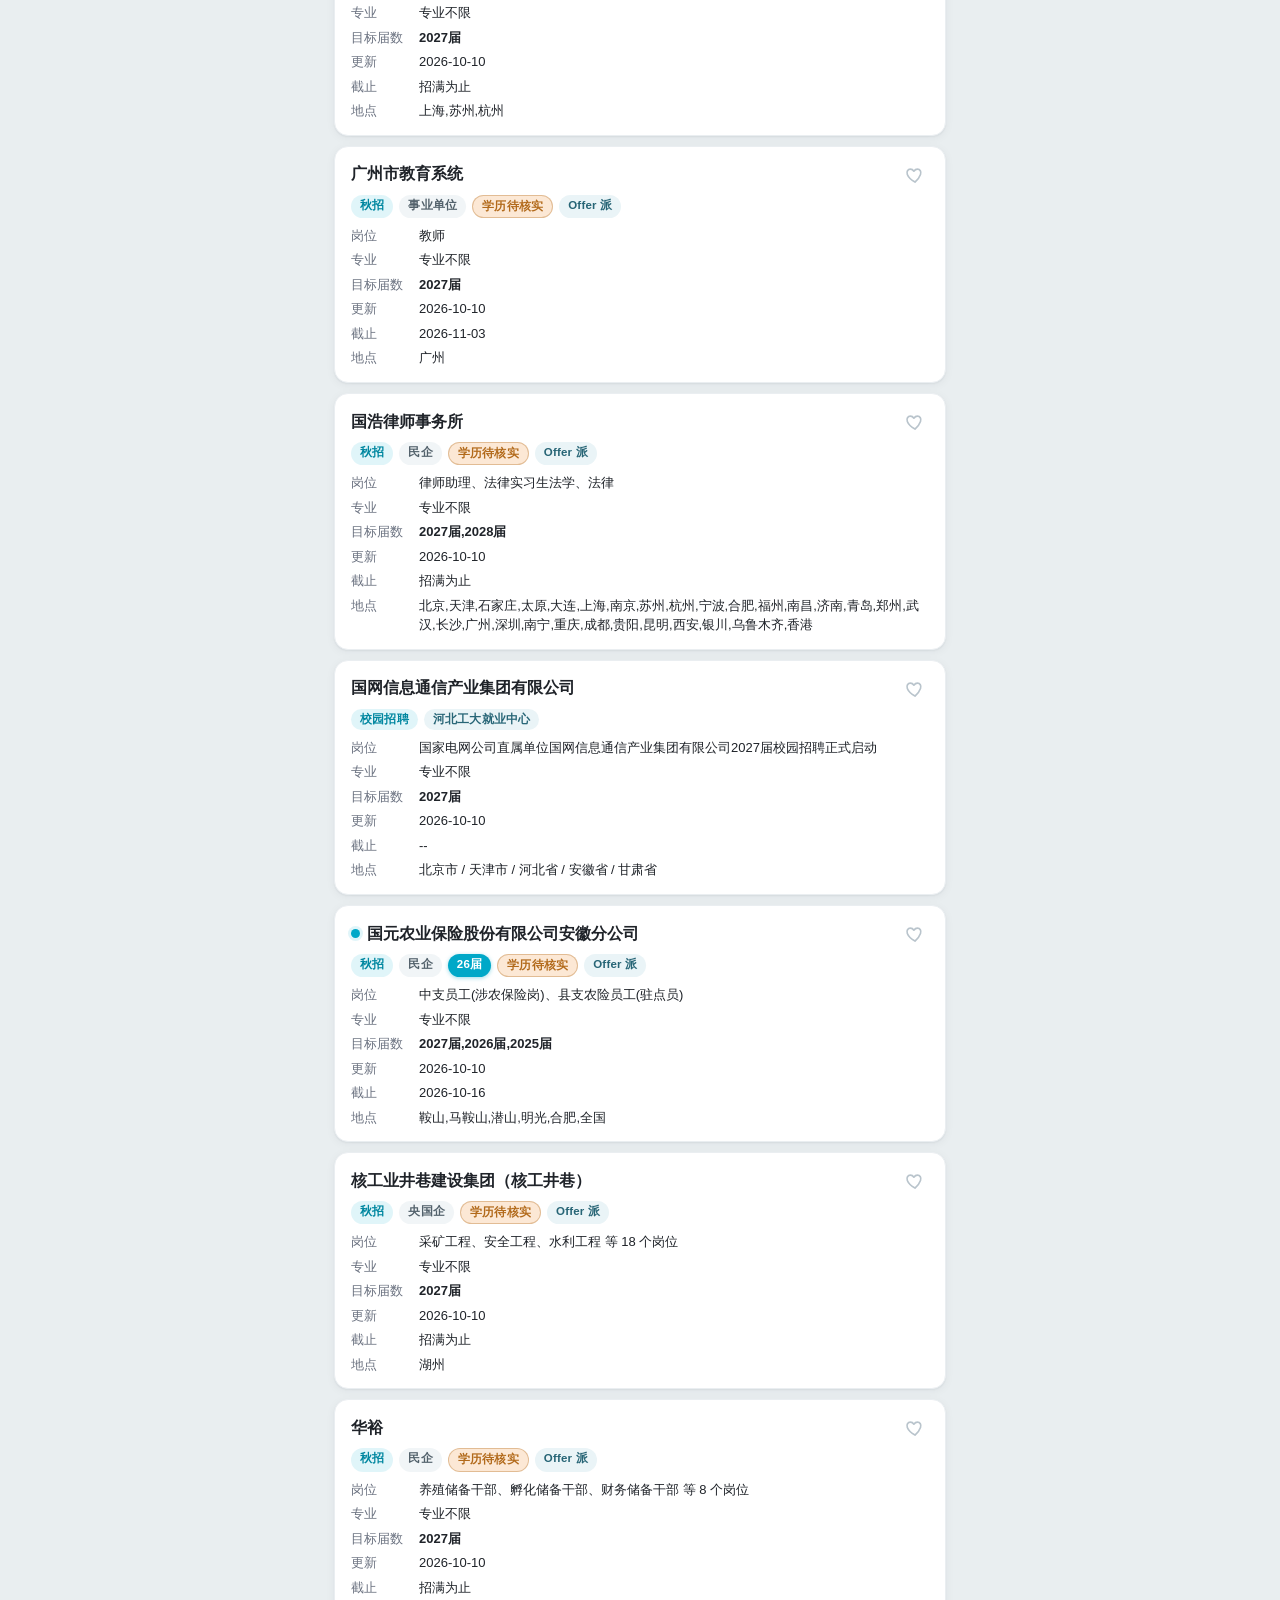
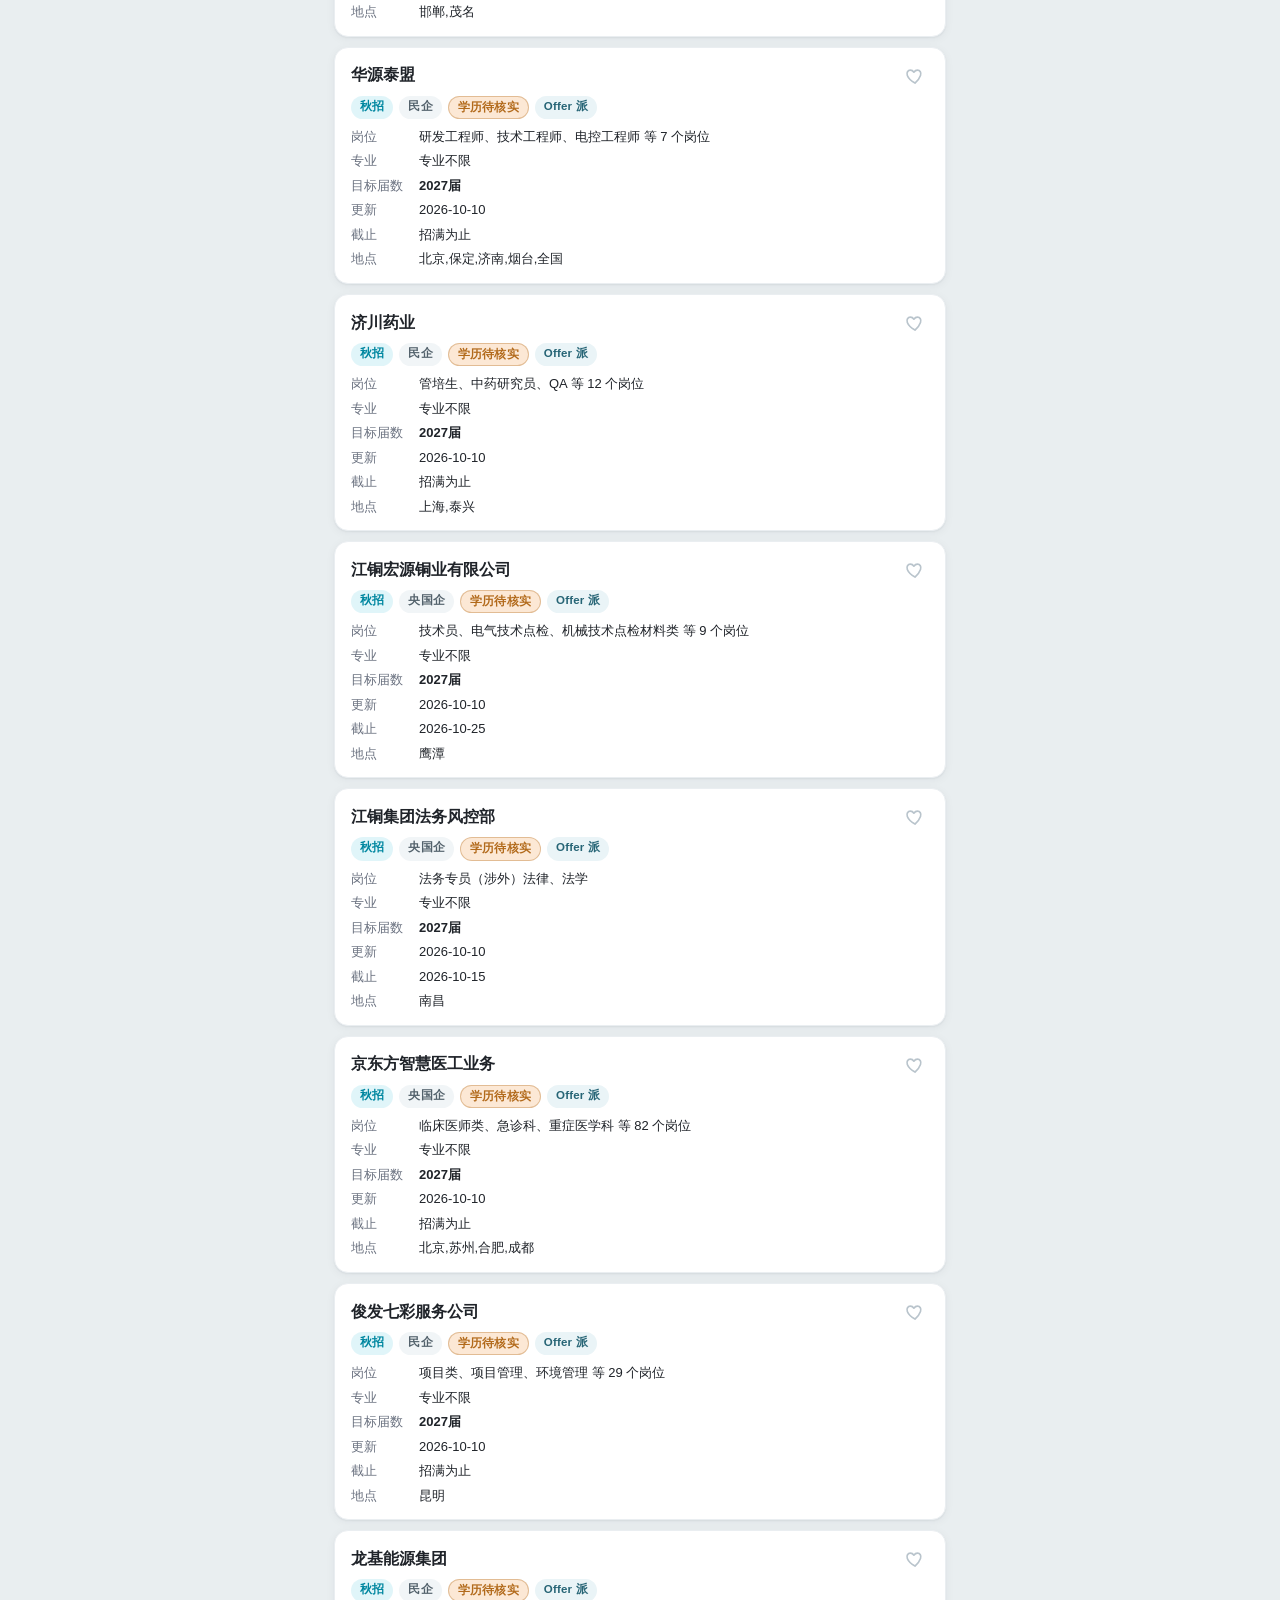
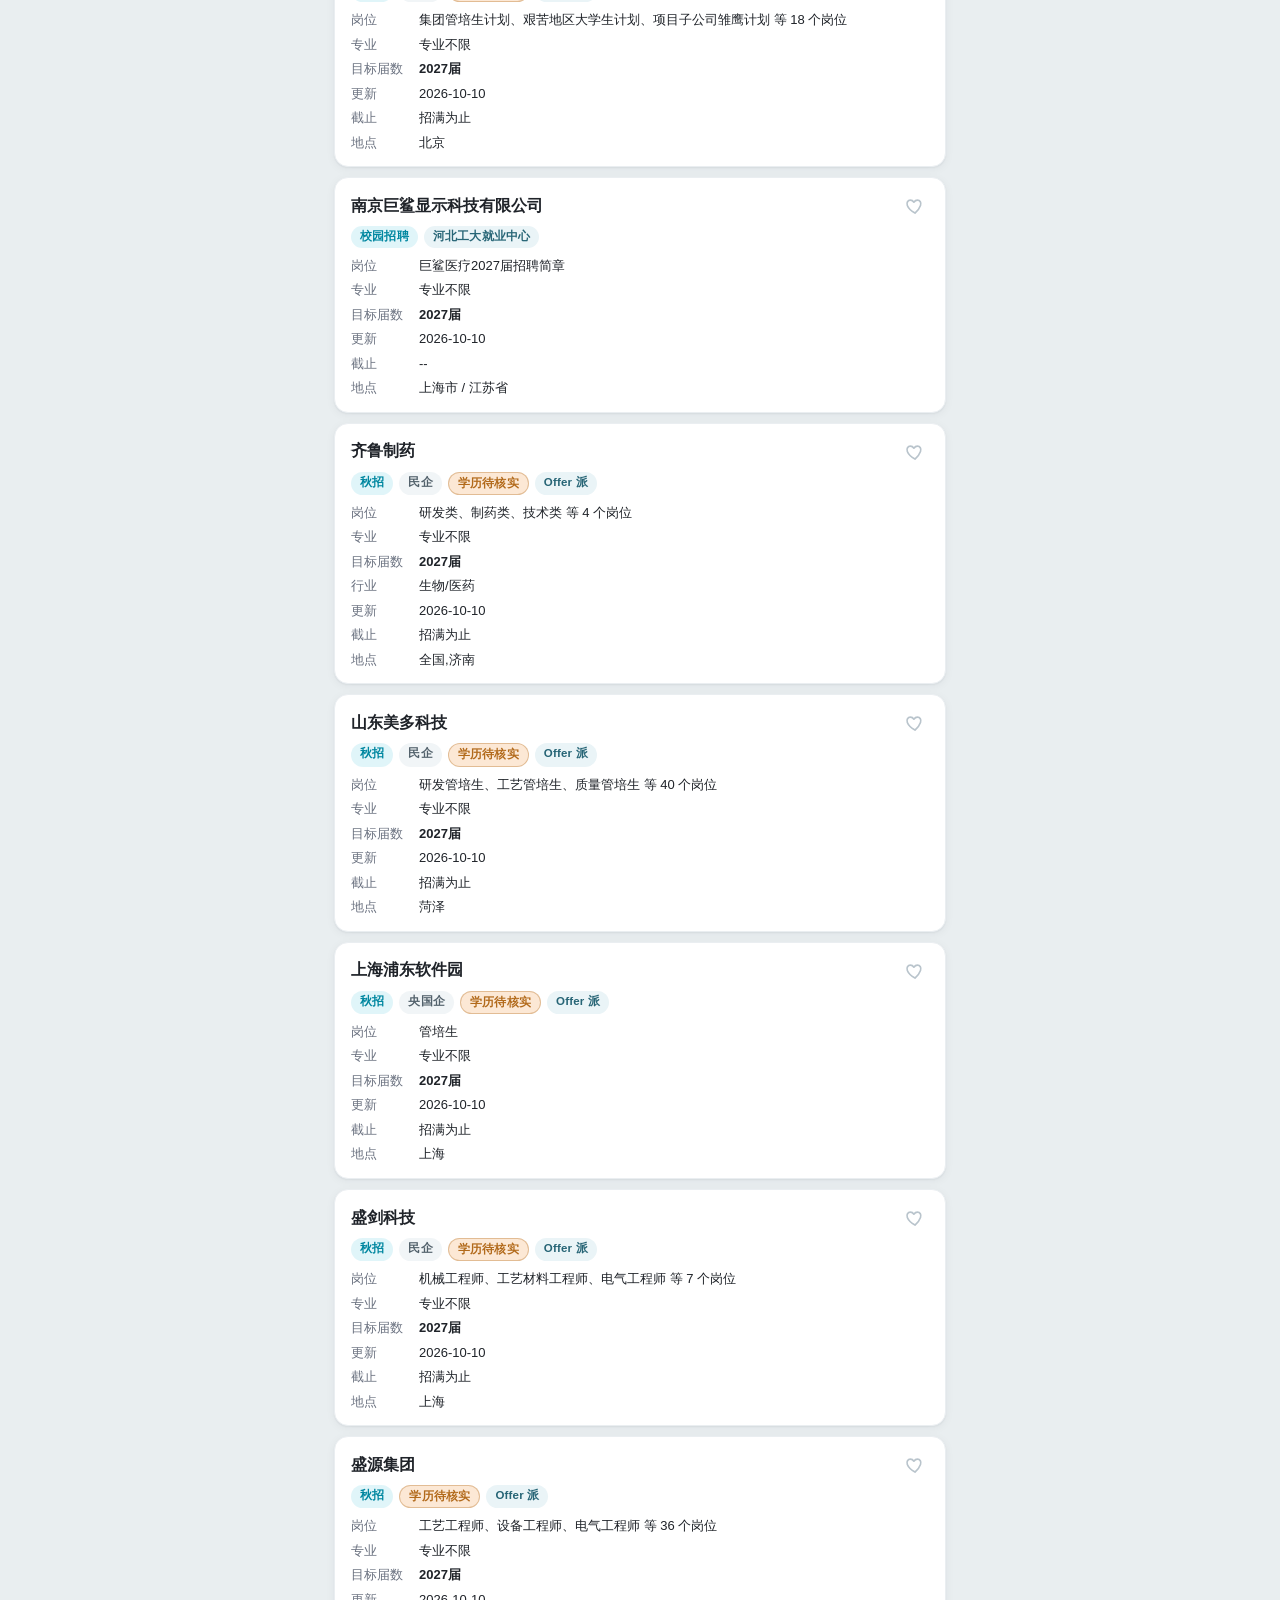
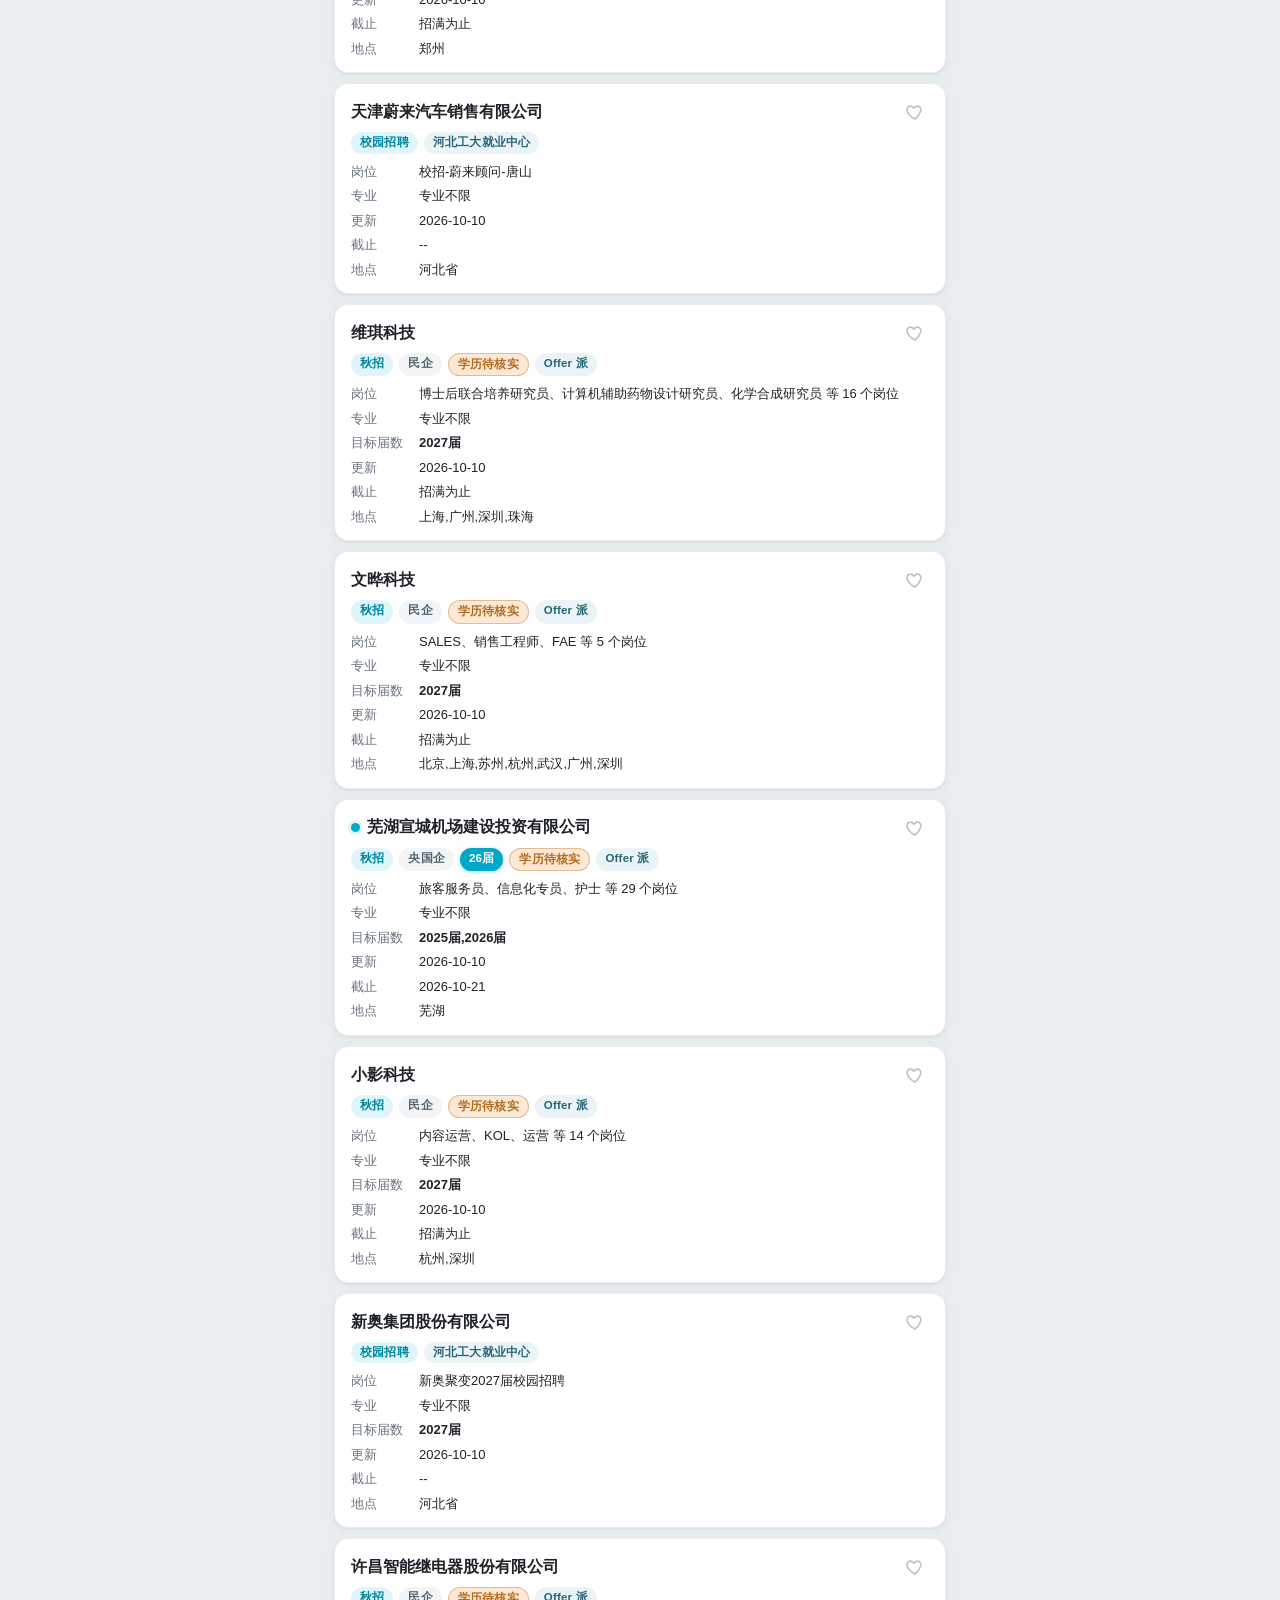
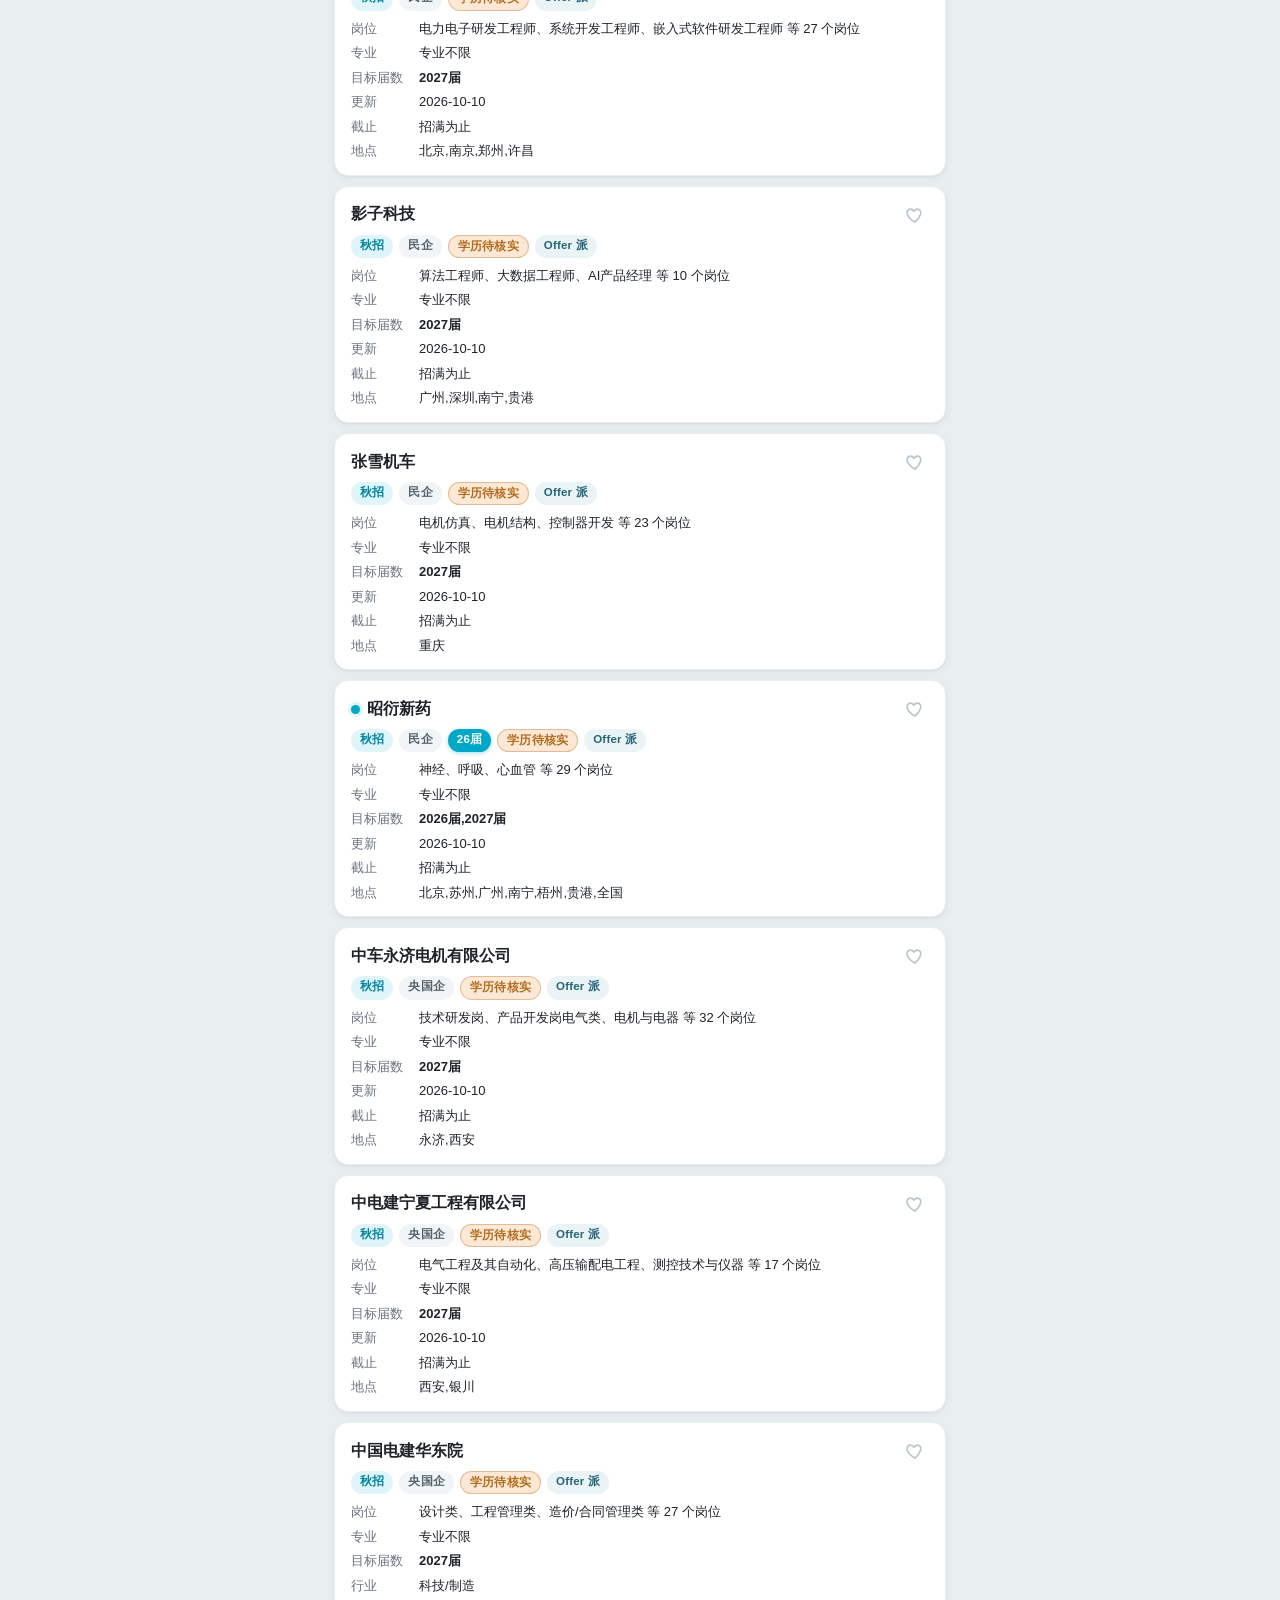
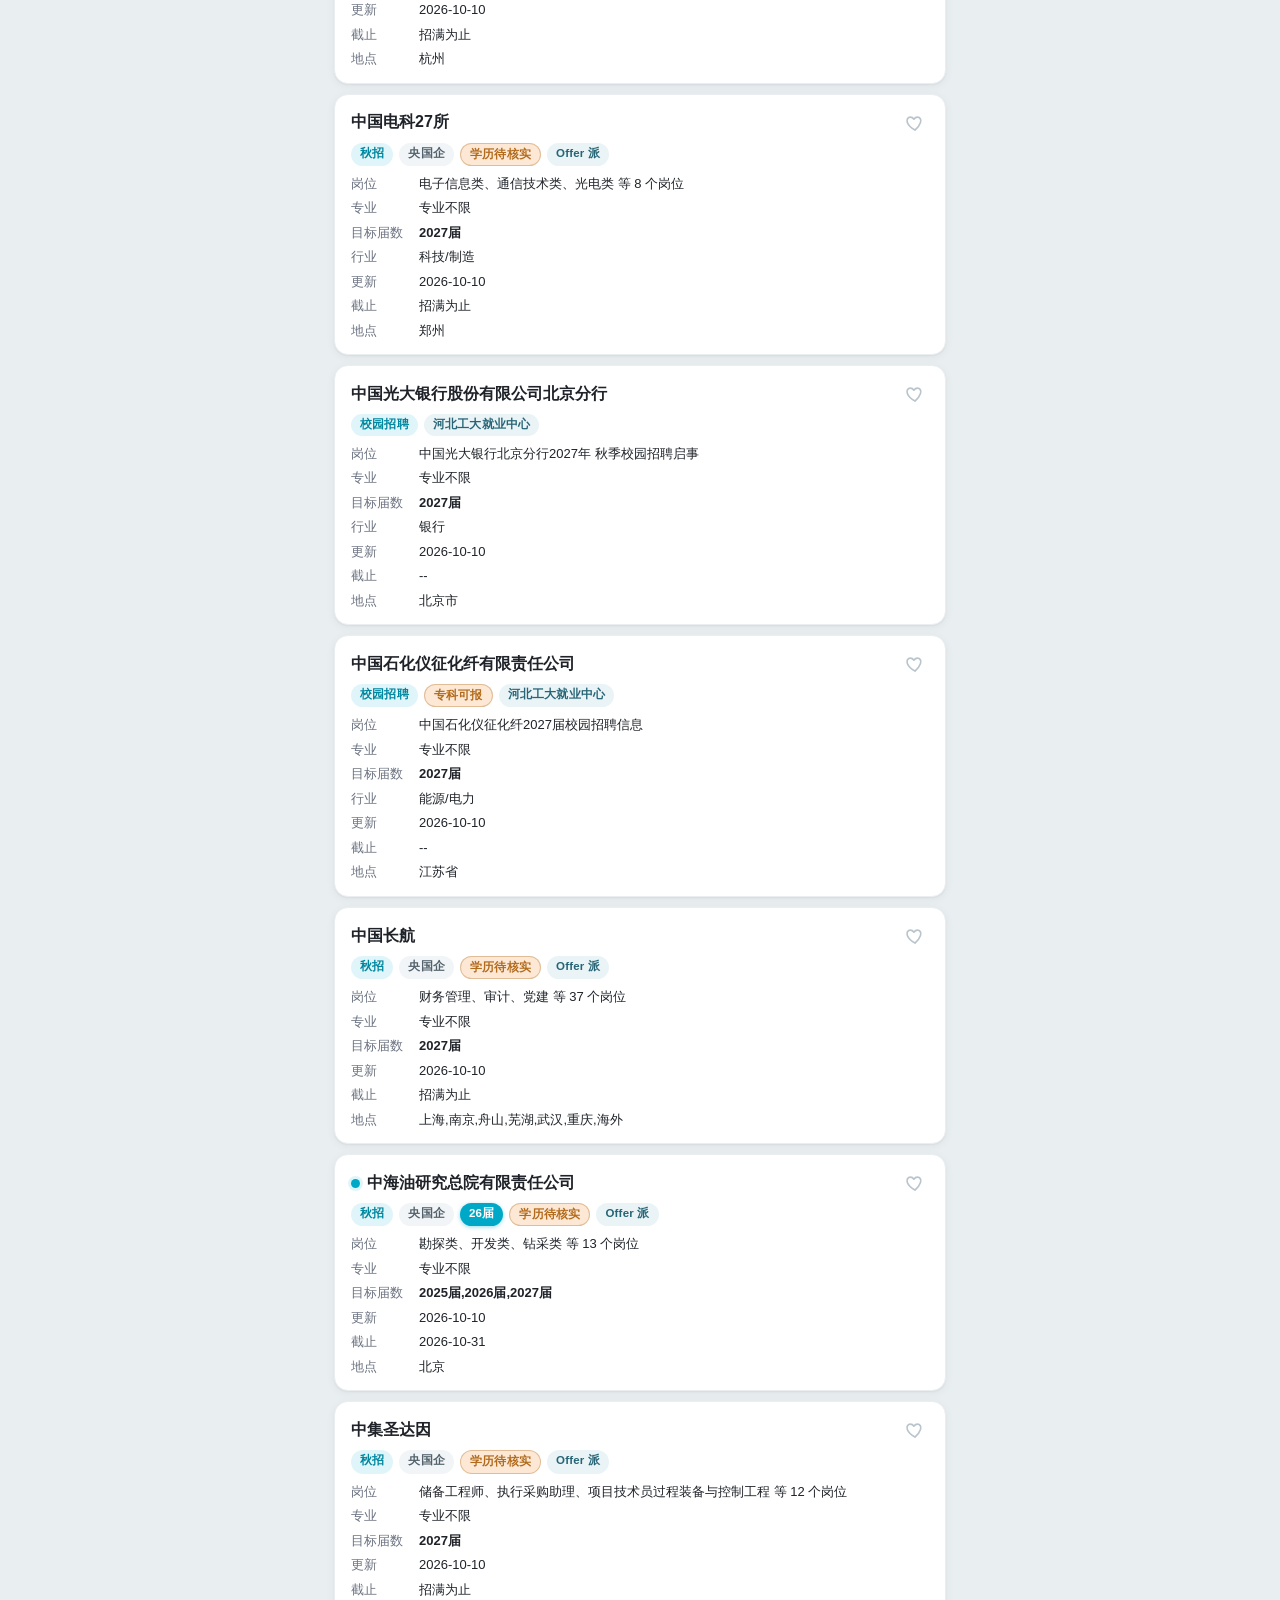
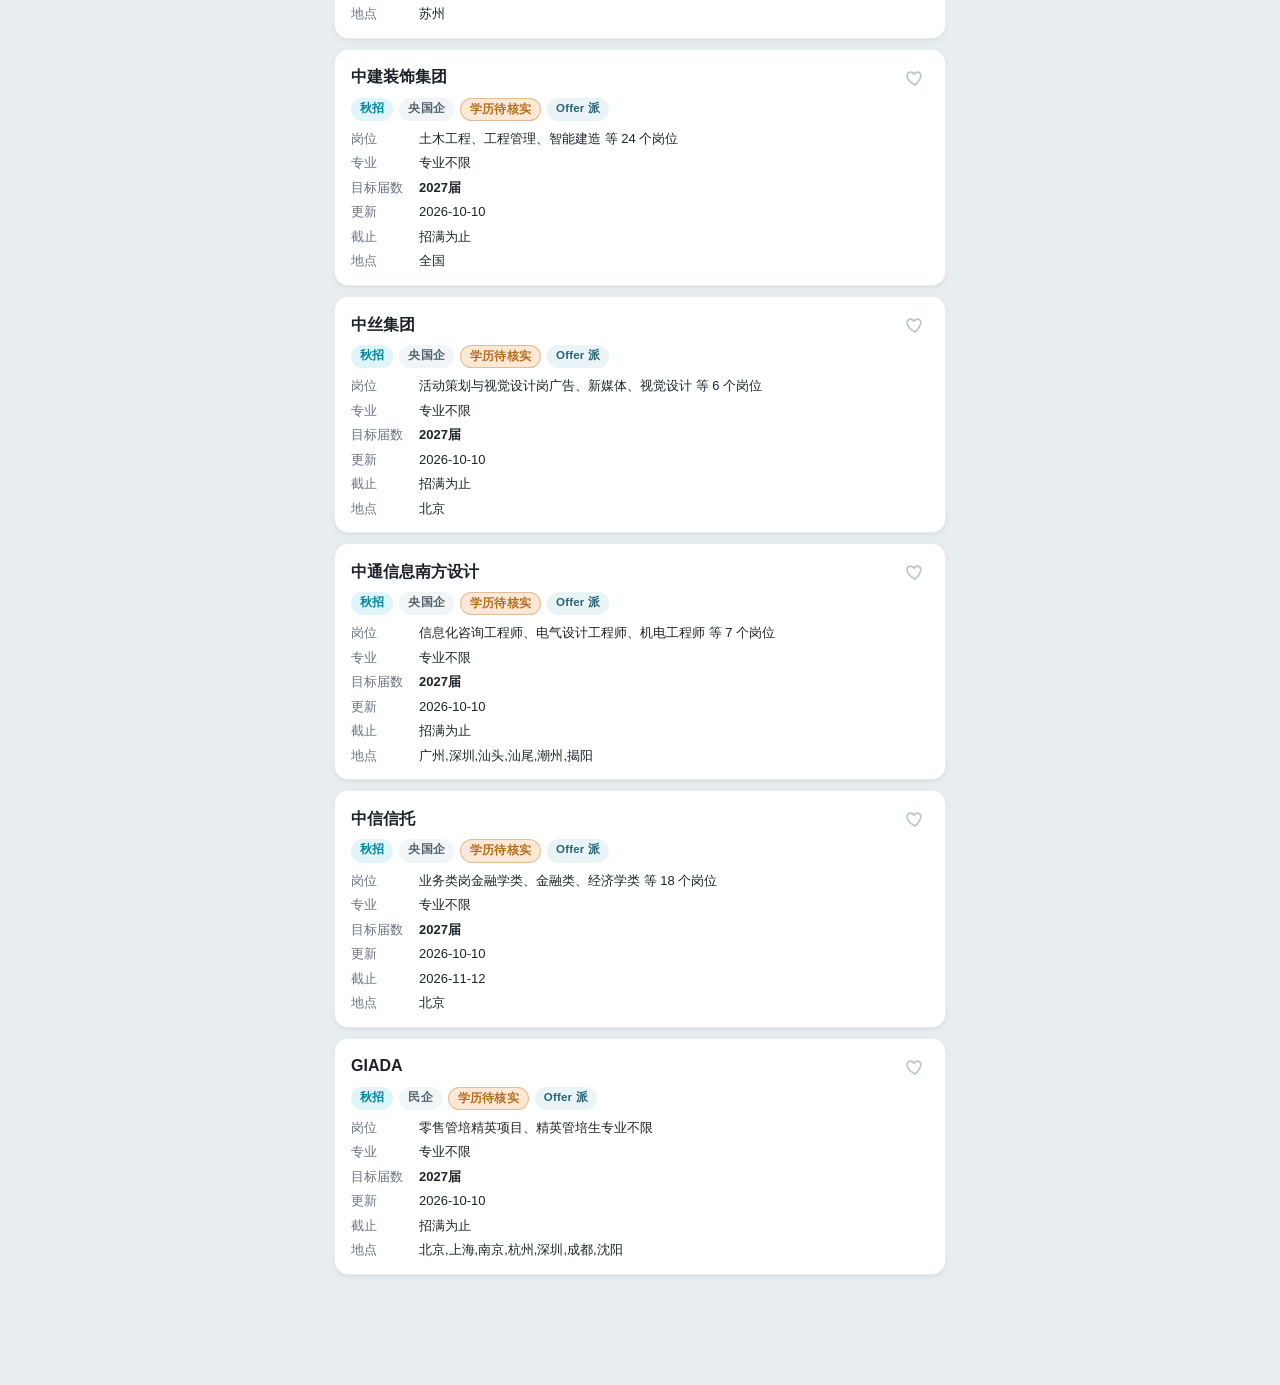
==== commit 4fe2a7ef: "fix: rename college filter to 专科可投" ====
--- a/docs/index.html
+++ b/docs/index.html
@@ -6,7 +6,7 @@
 <meta name="theme-color" content="#00A8C8">
 <meta name="apple-mobile-web-app-capable" content="yes">
 <meta name="apple-mobile-web-app-status-bar-style" content="default">
-<meta name="description" content="秋招每日通：每日汇总秋招今日新增与近期校招信息，支持 26 届与专科机会筛选。">
+<meta name="description" content="秋招每日通：每日汇总秋招今日新增与近期校招信息，支持 26 届与专科可投筛选。">
 <title>秋招每日通</title>
 <link rel="manifest" href="manifest.json">
 <link rel="apple-touch-icon" href="icons/icon-192.png">
@@ -40,7 +40,7 @@
       </label>
     </div>
     <div class="switch-wrap">
-      <span class="switch-label">专科机会</span>
+      <span class="switch-label">专科可投</span>
       <label class="switch">
         <input type="checkbox" id="switchCollege">
         <span class="slider"></span>
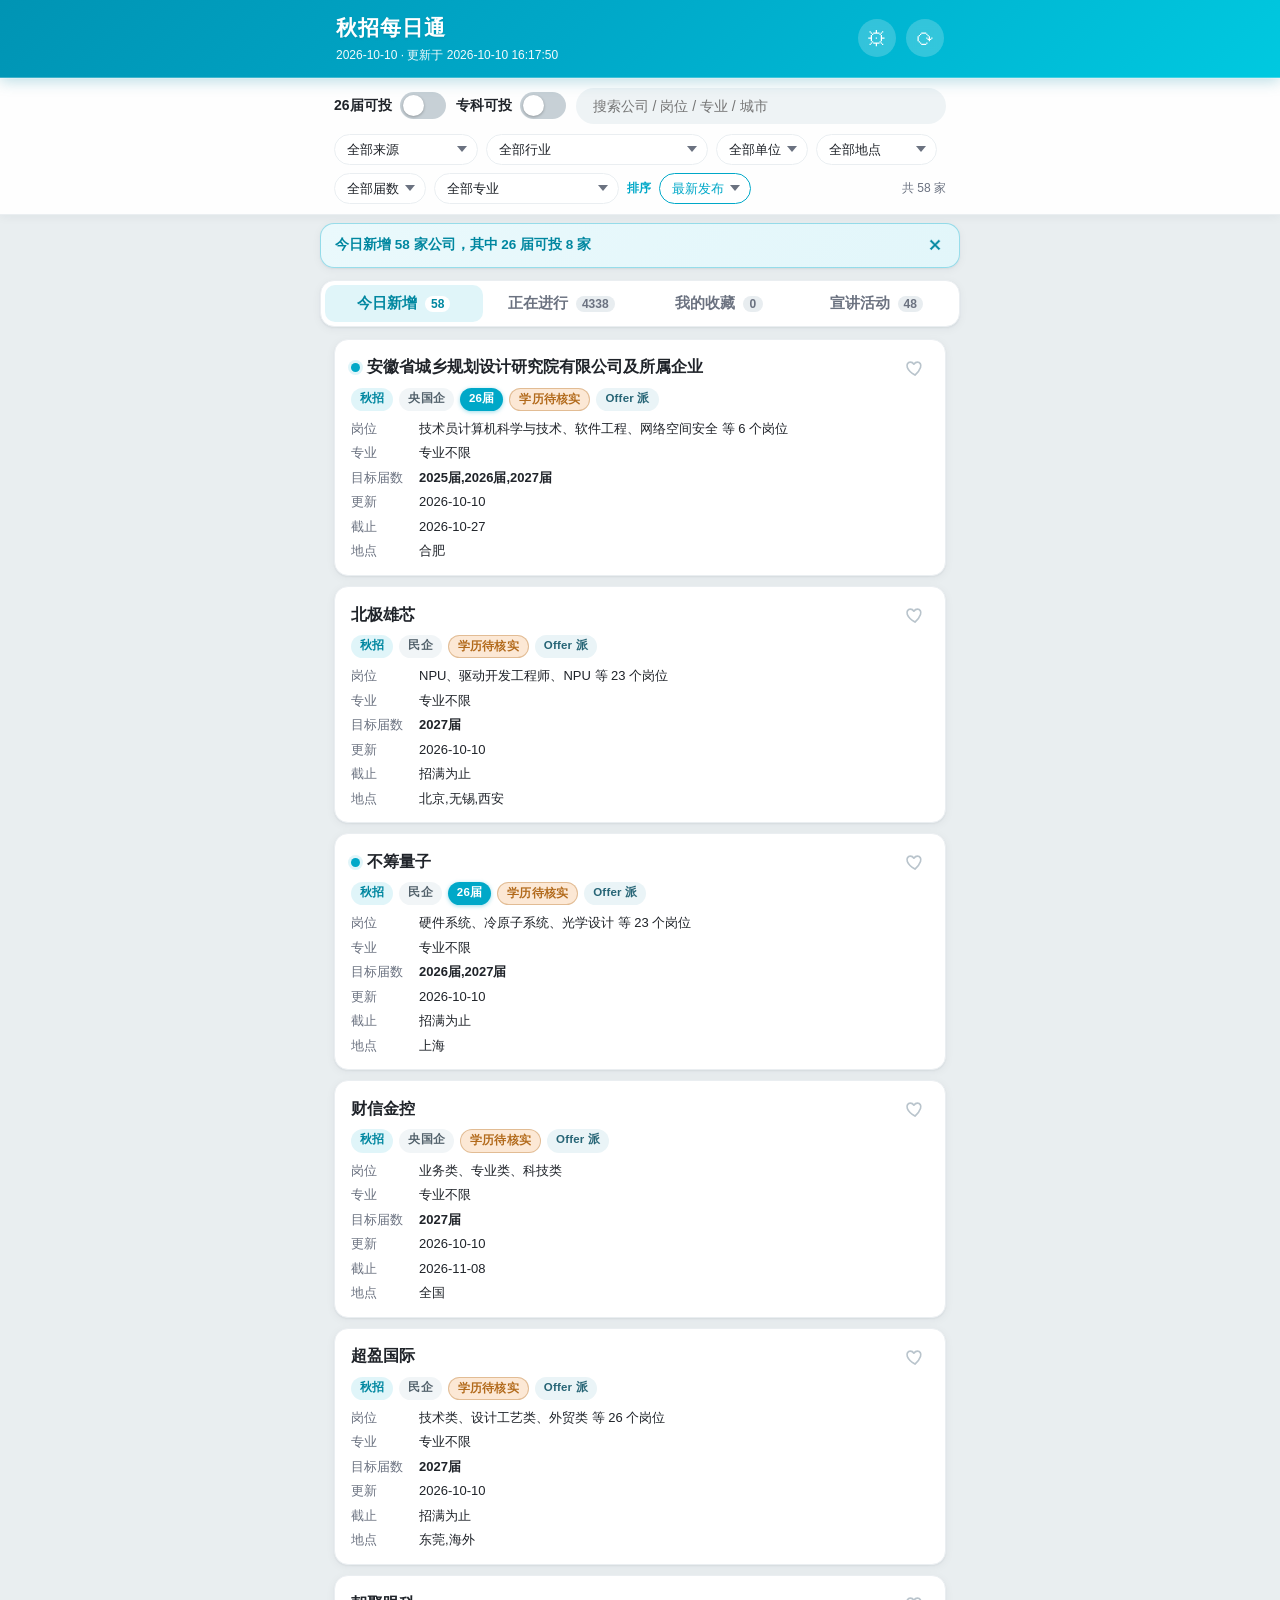
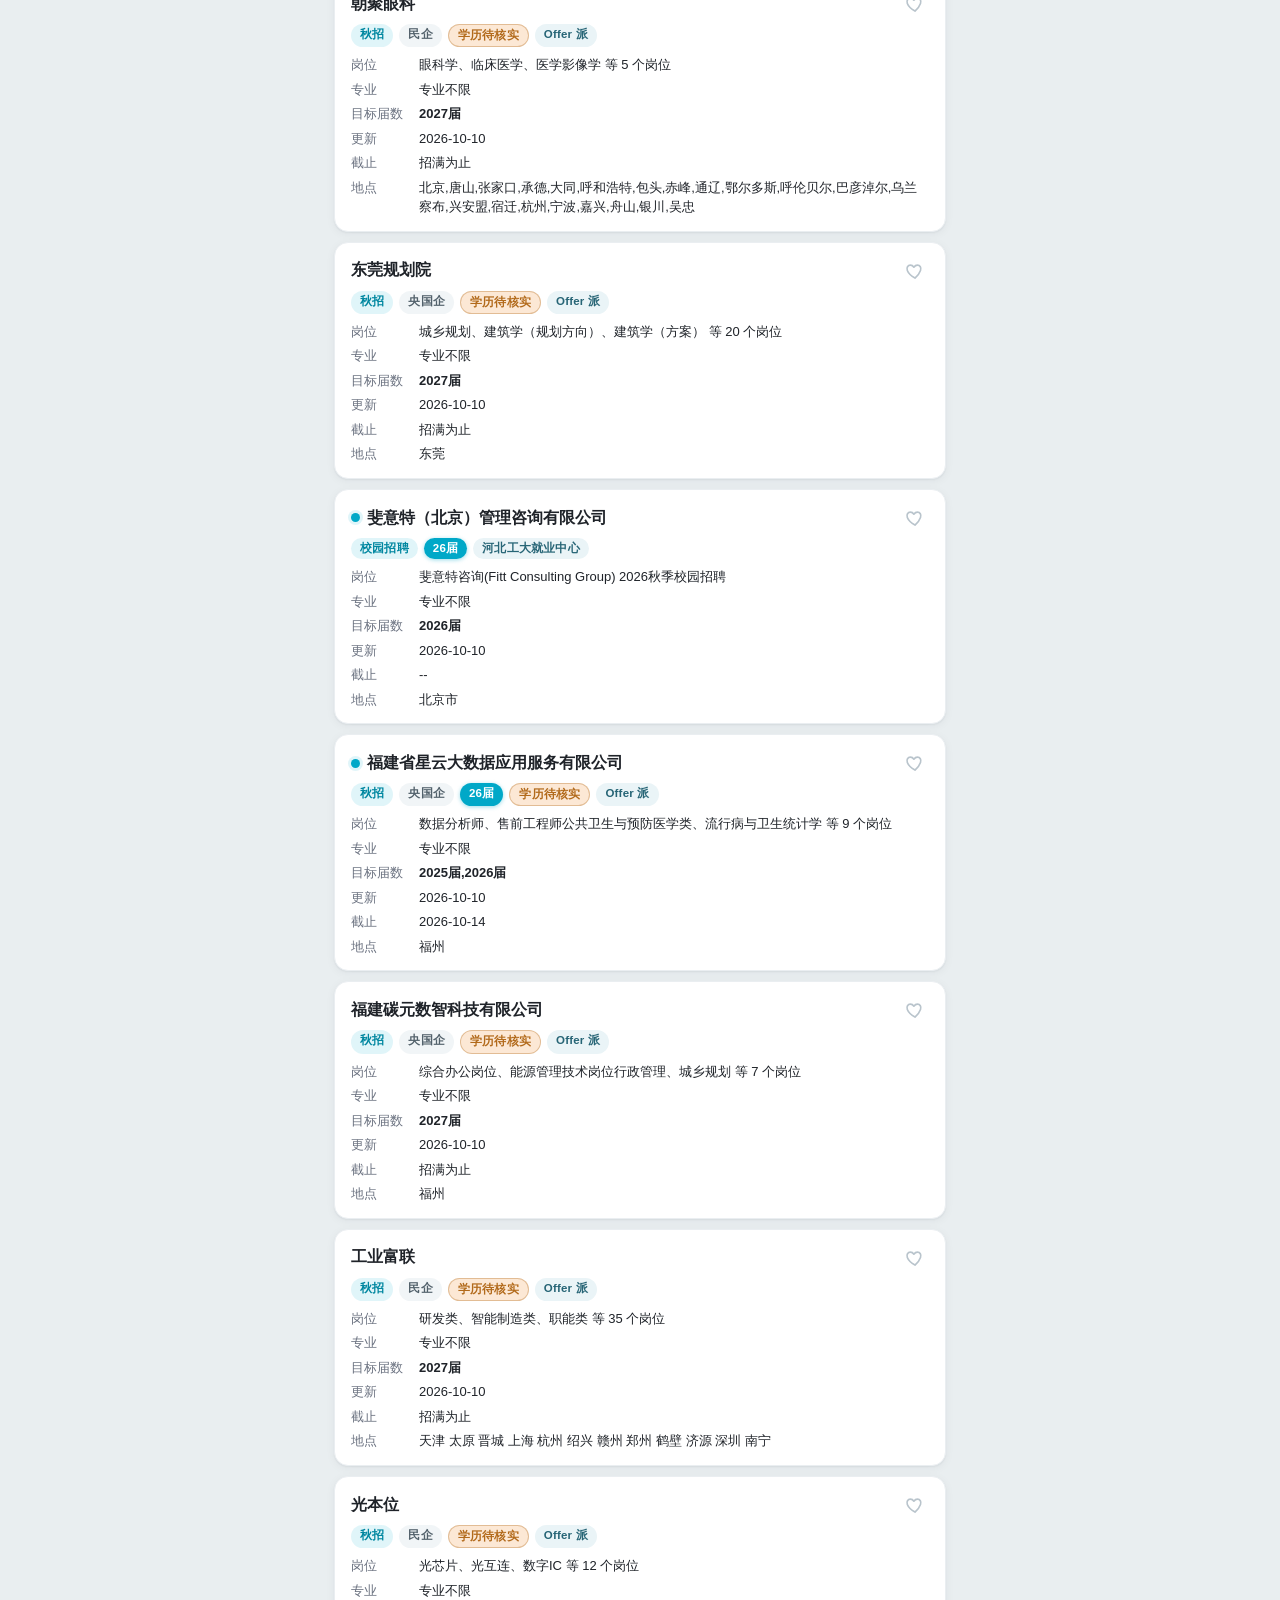
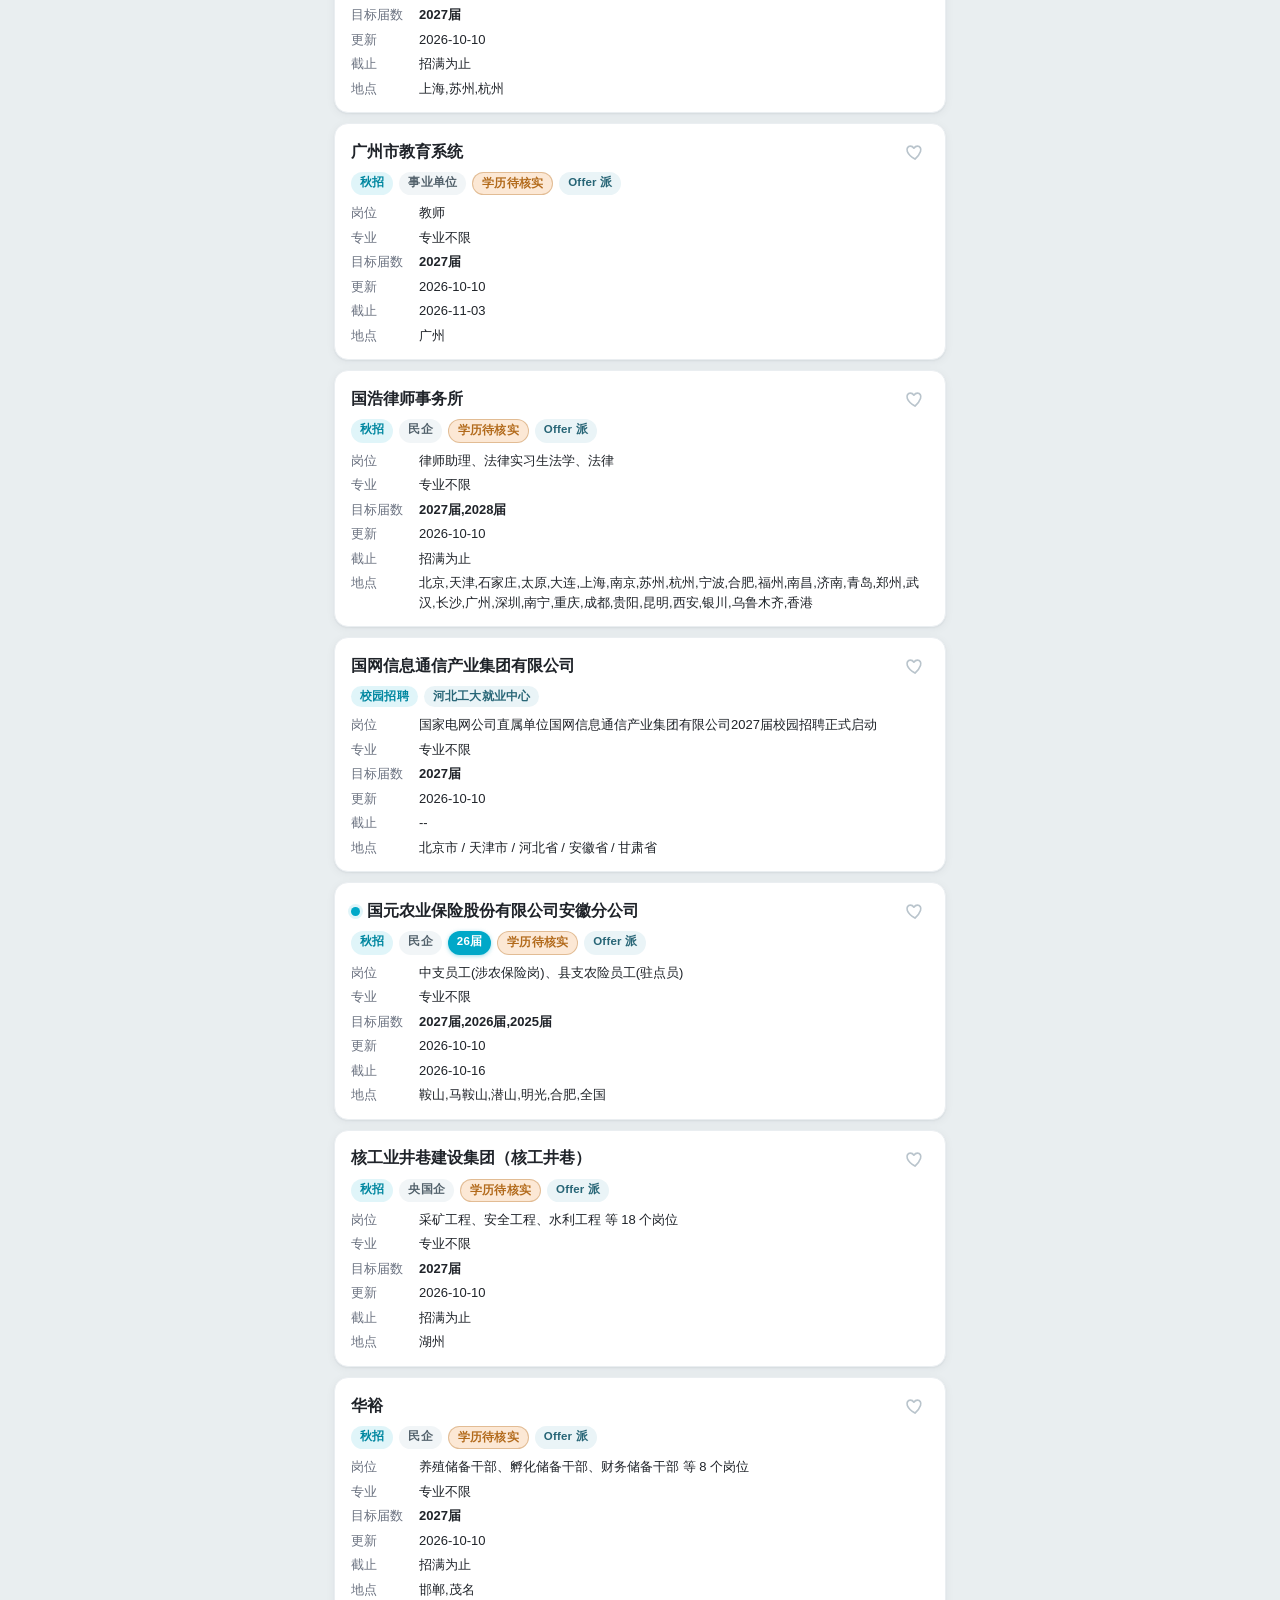
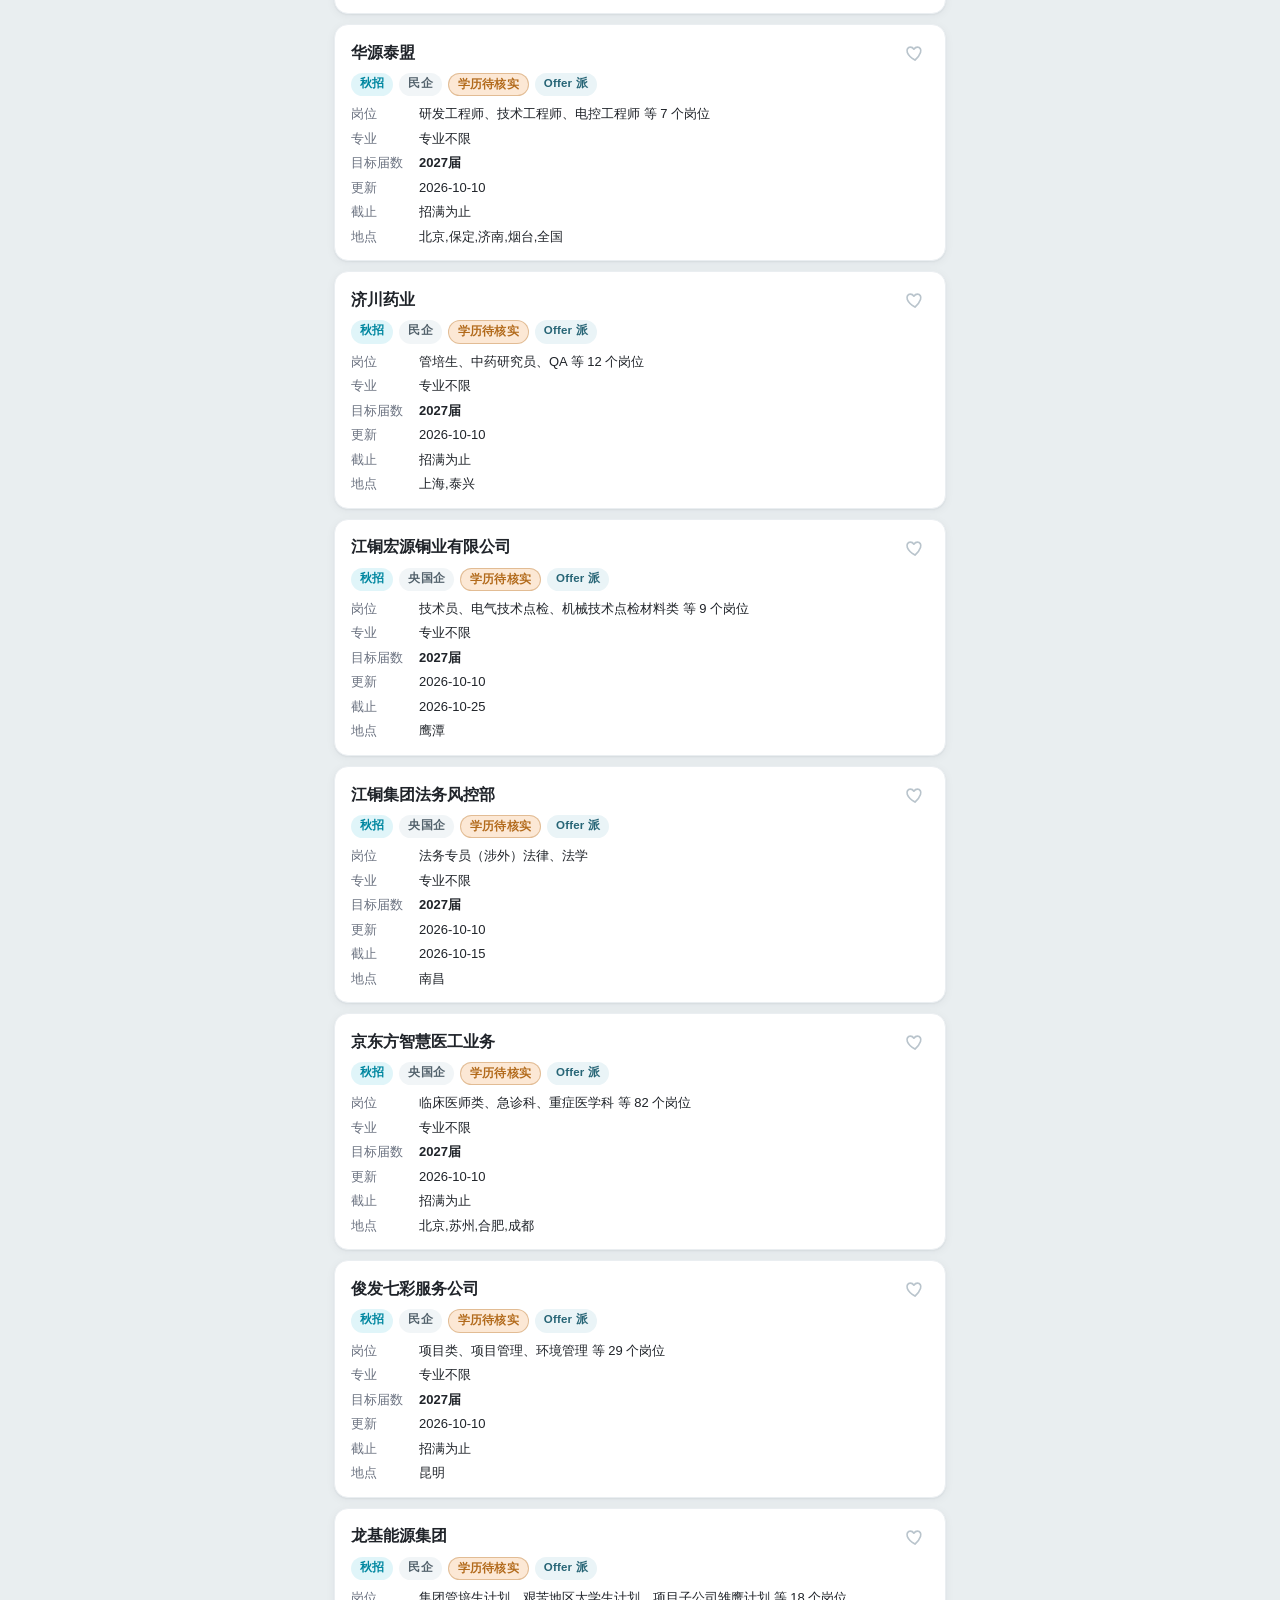
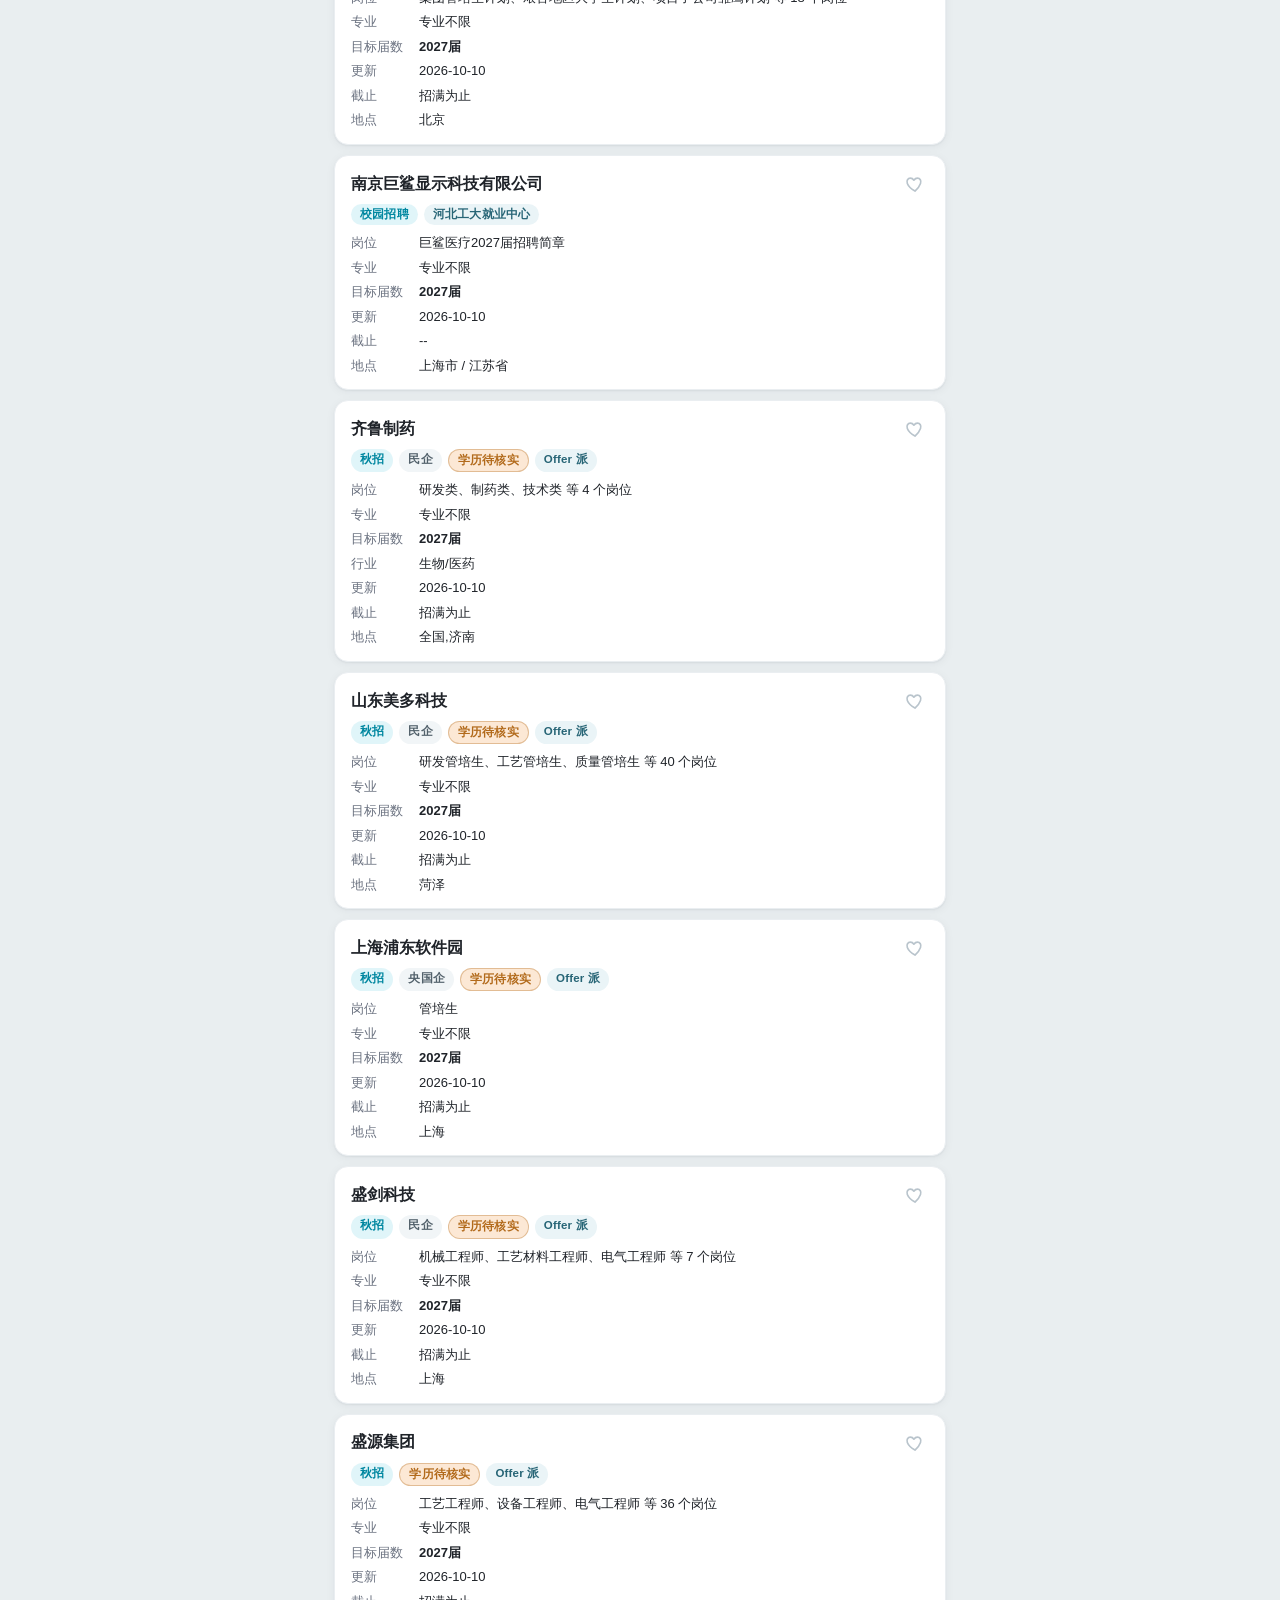
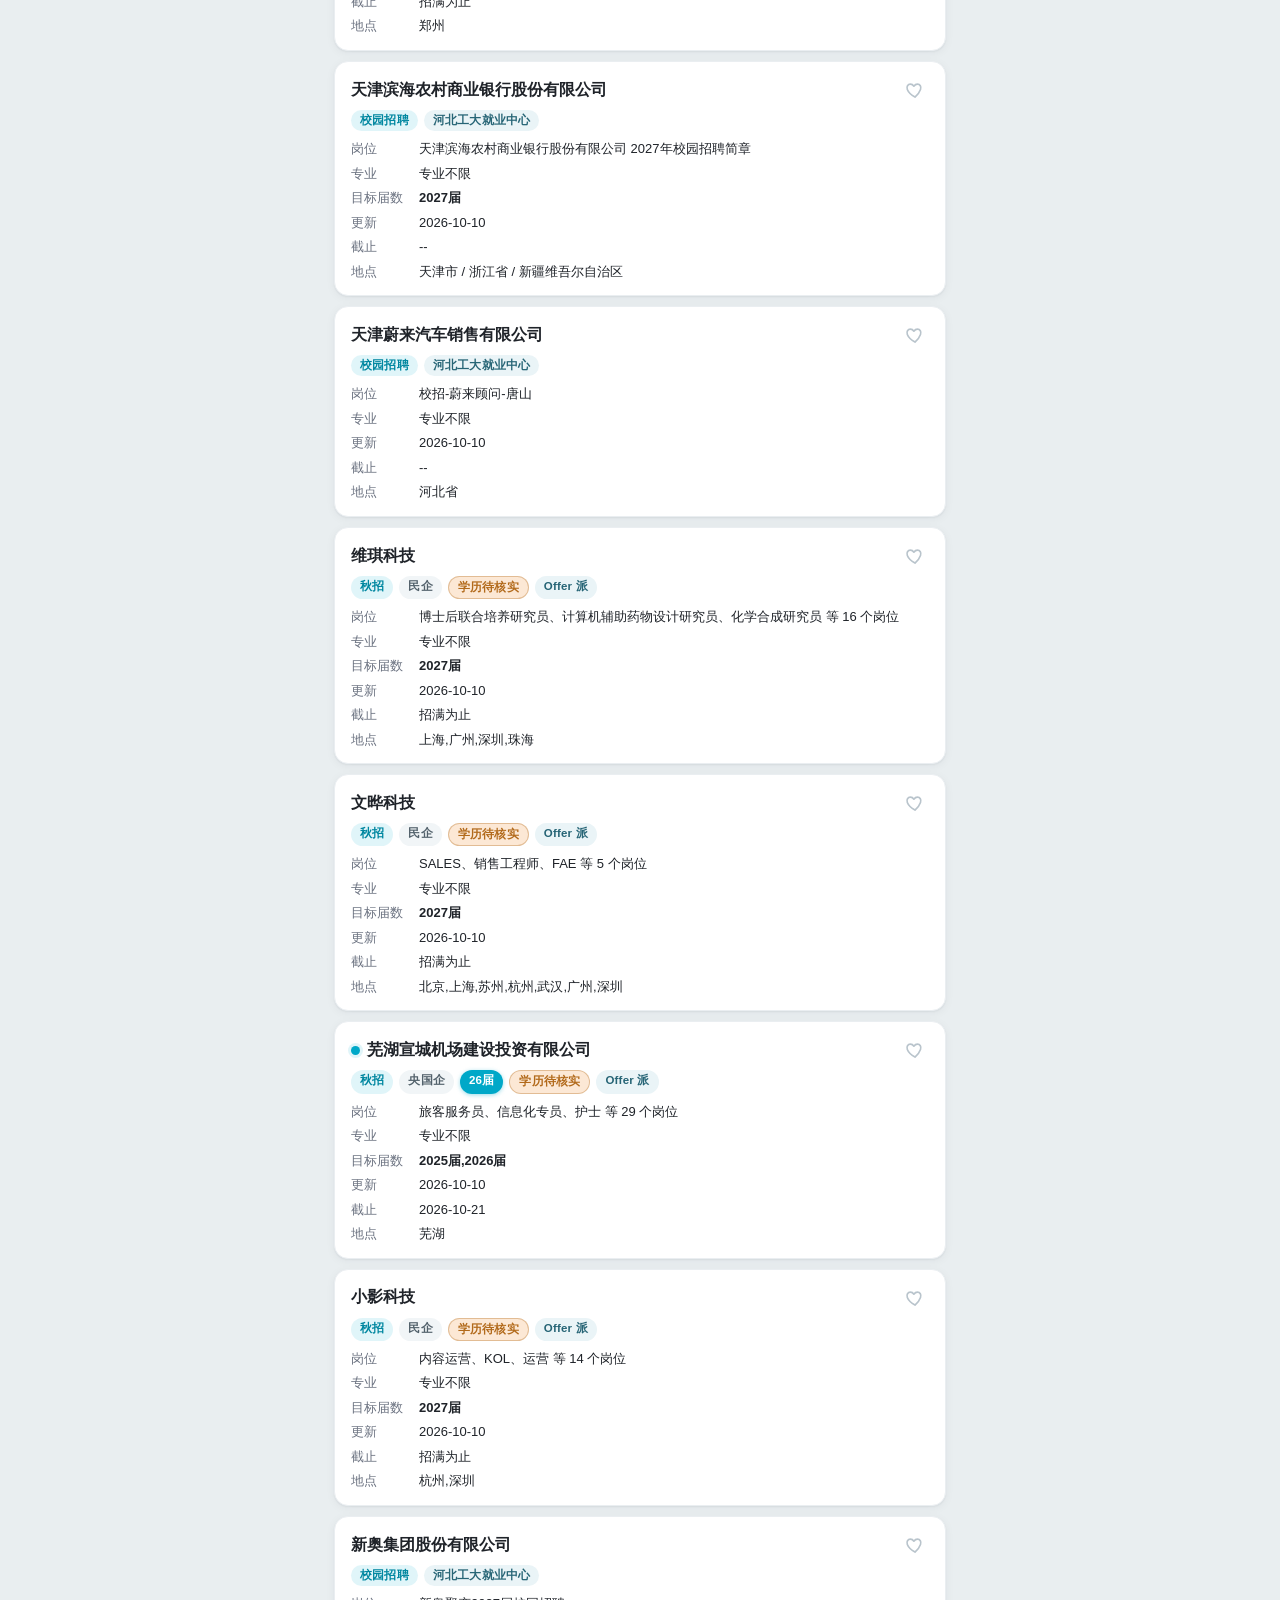
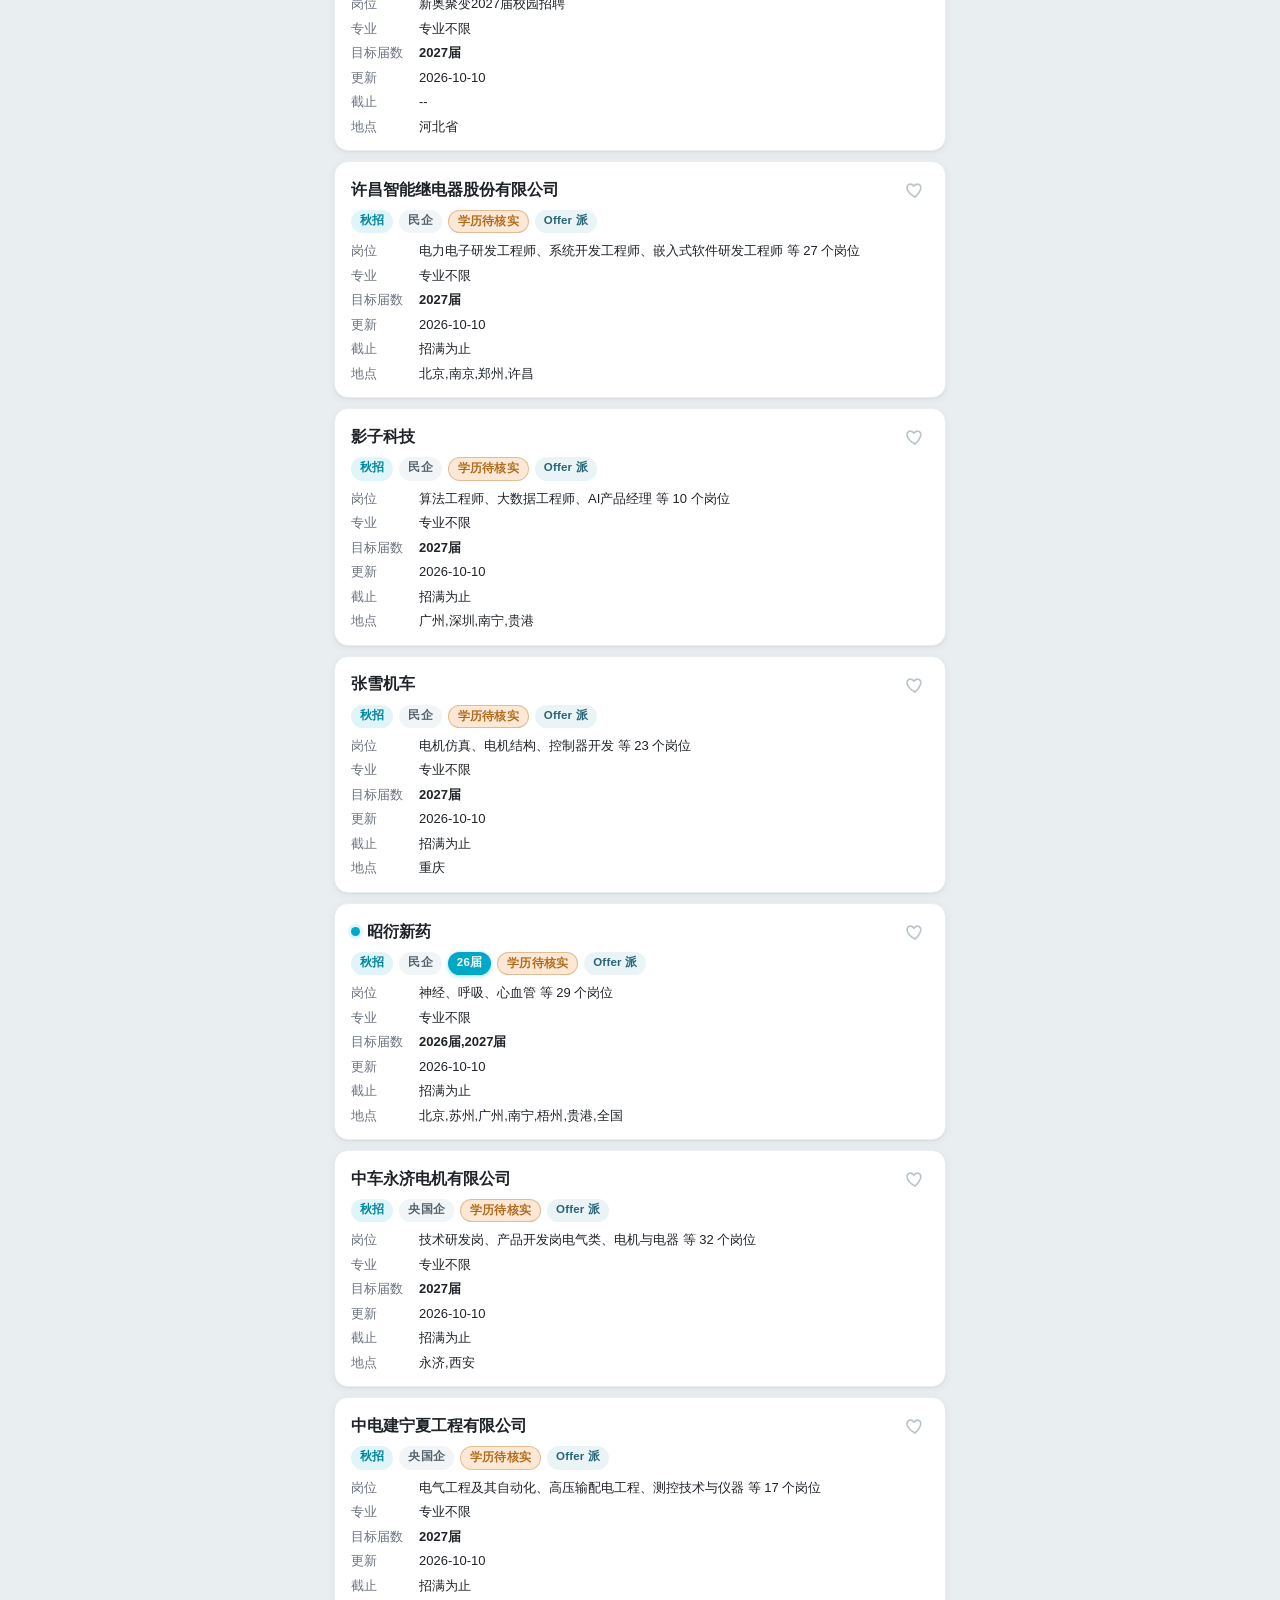
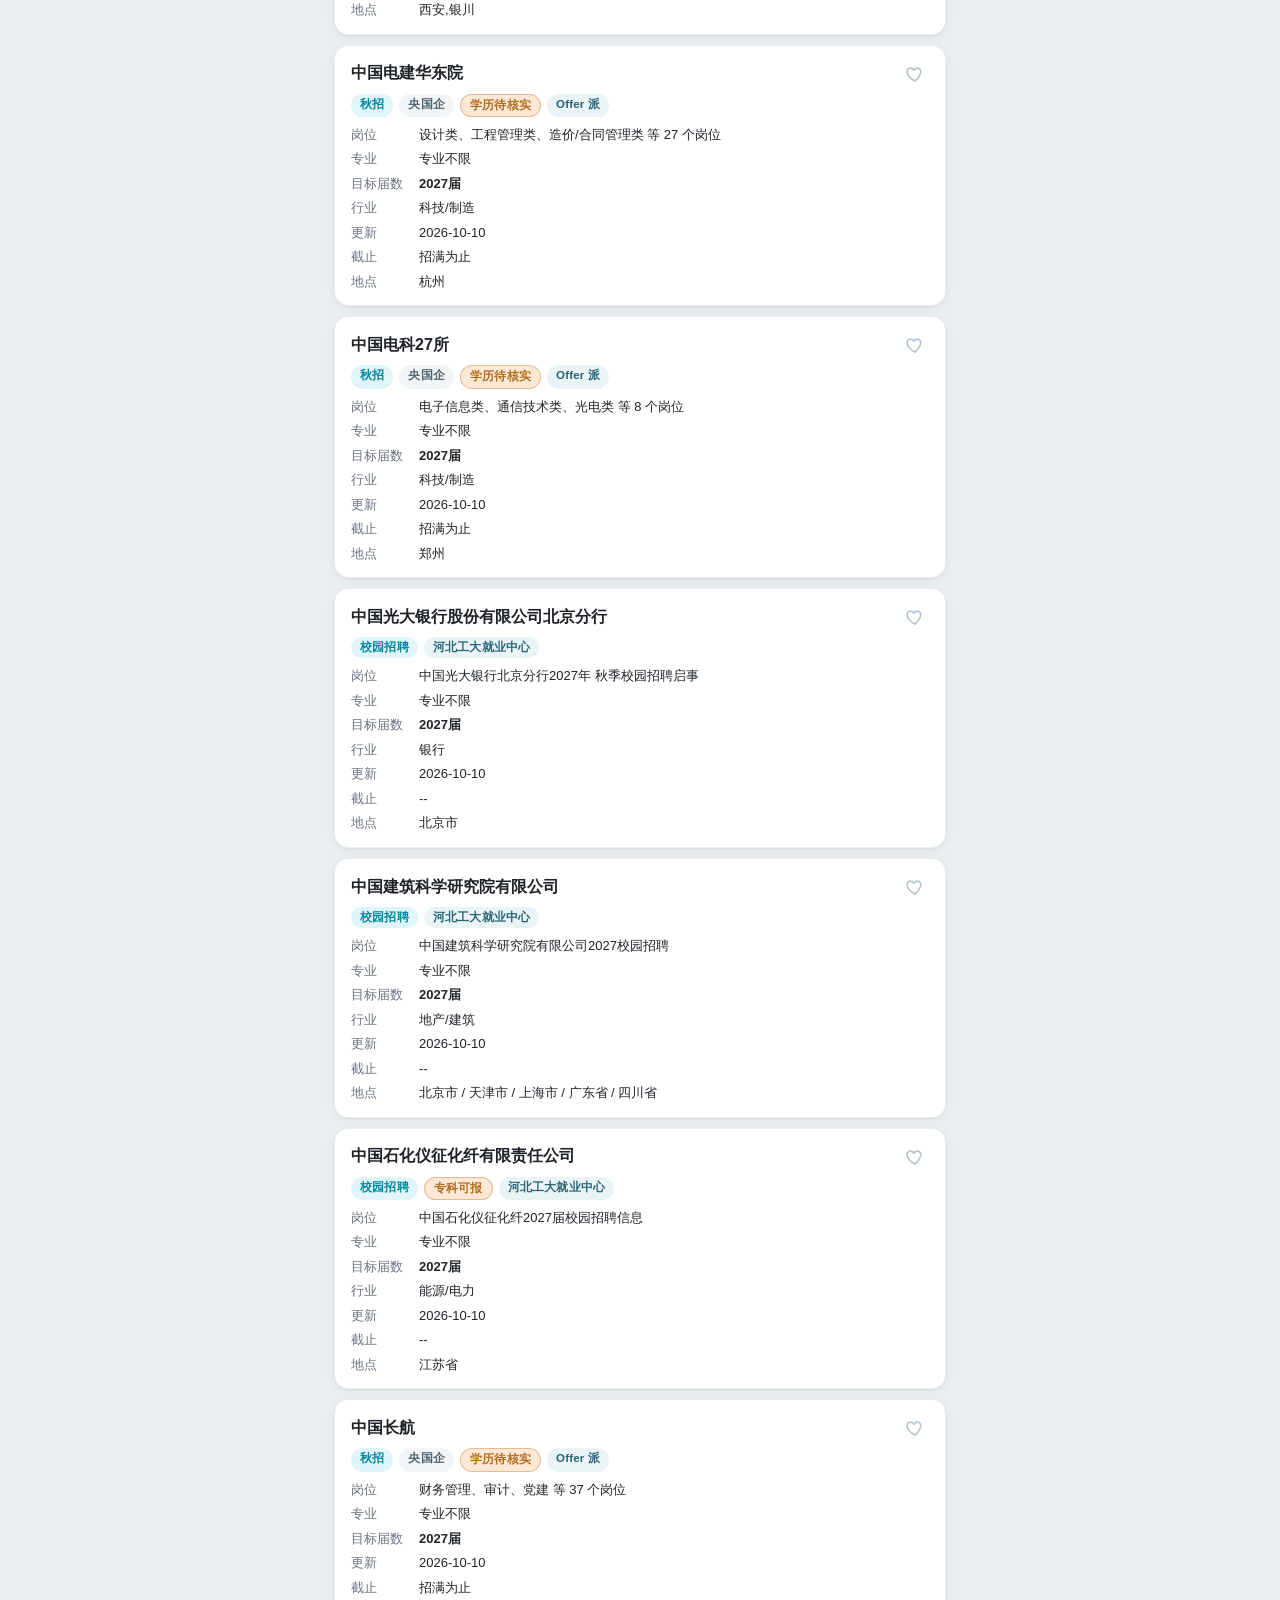
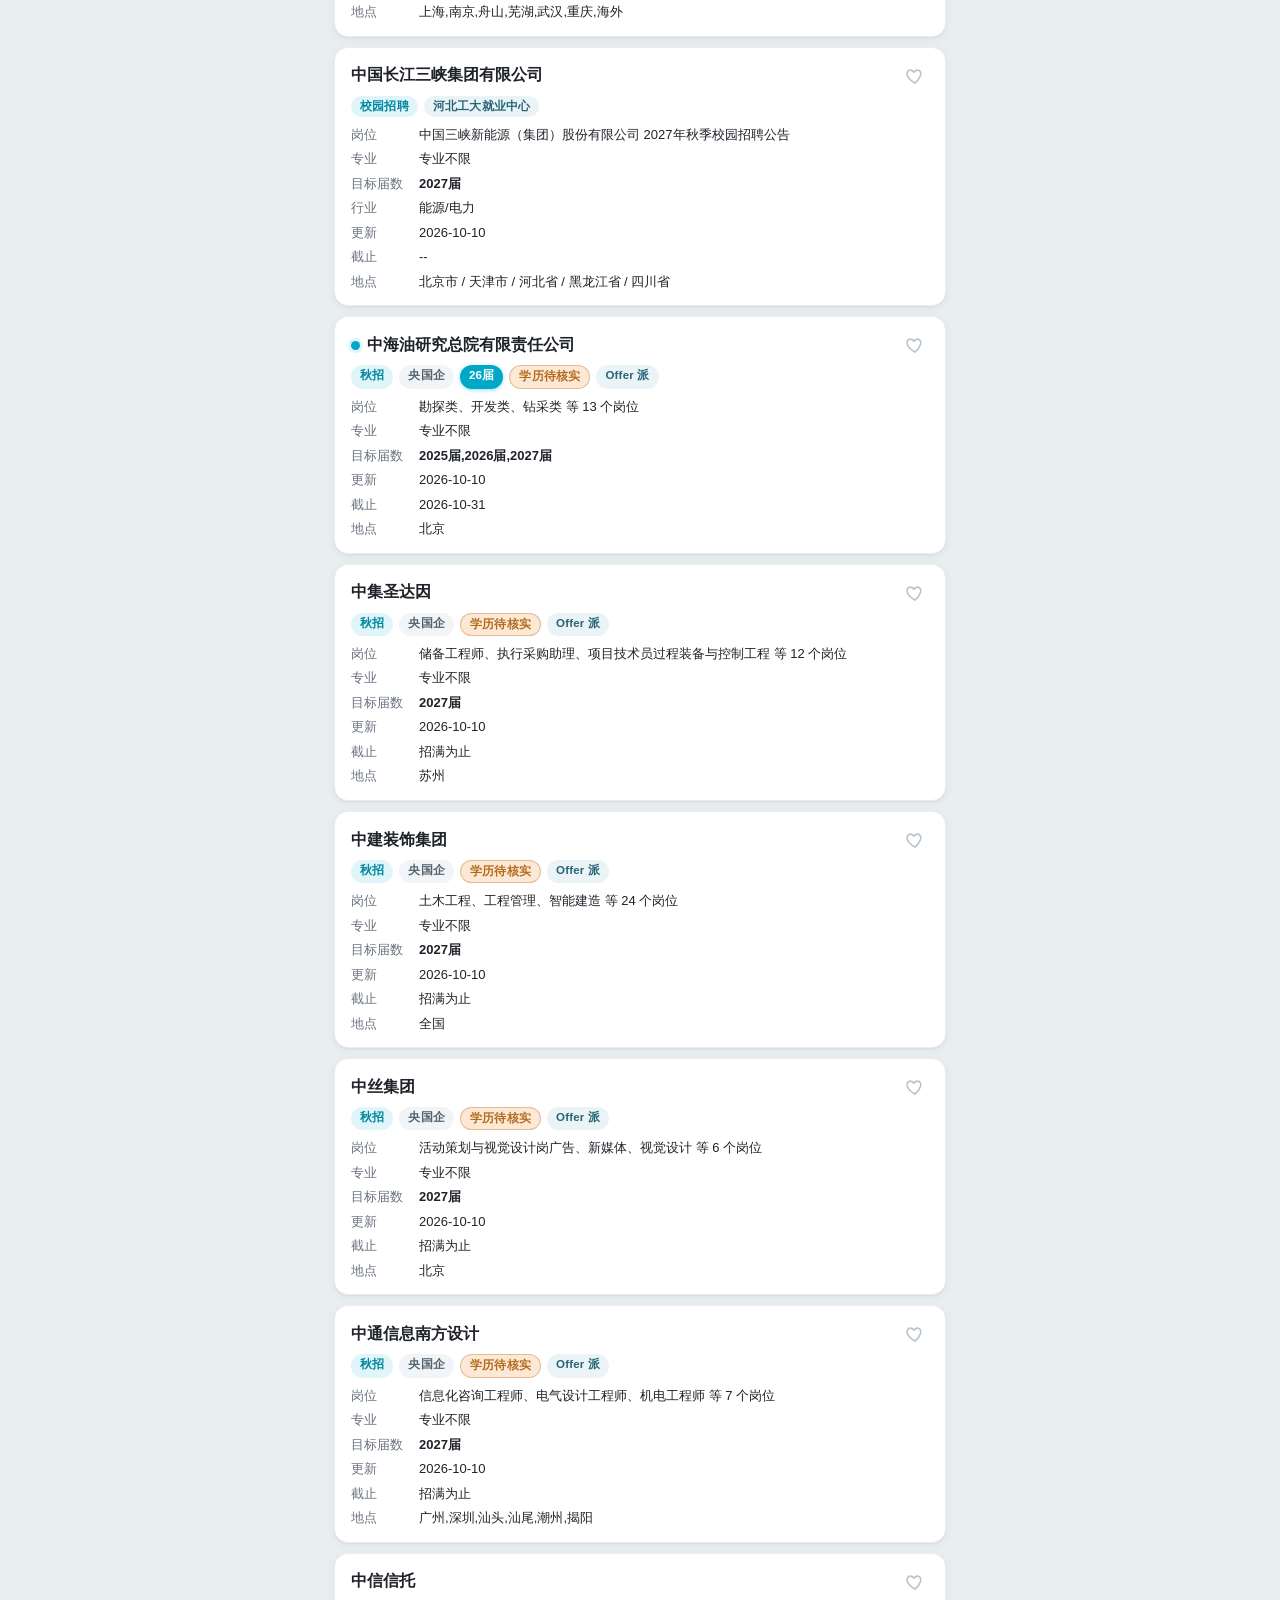
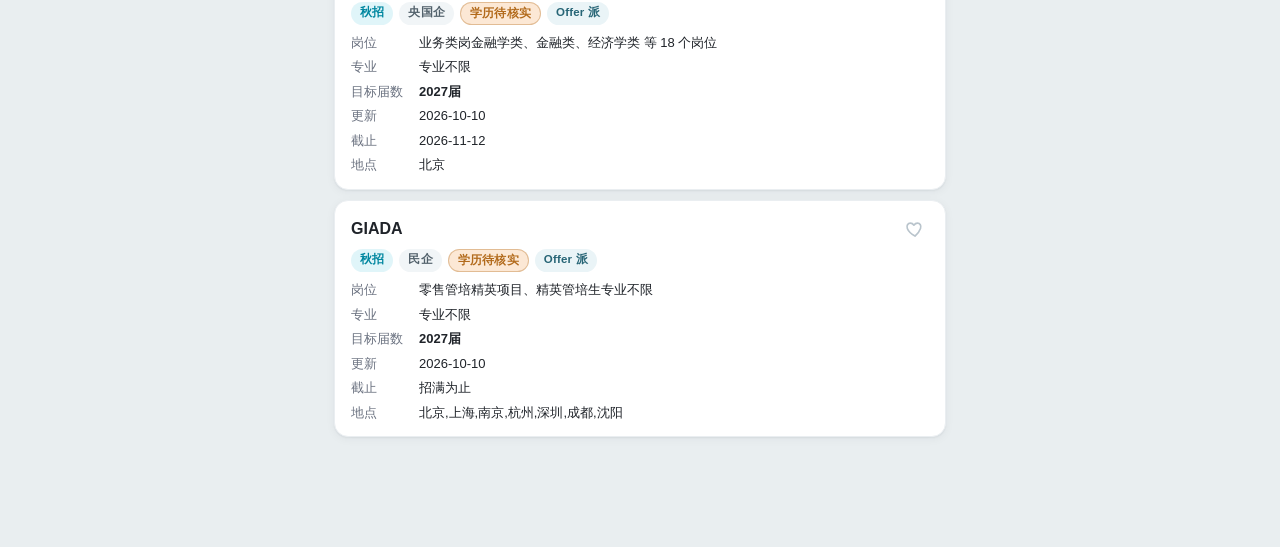
==== commit fe5b7dbb: "fix: separate classic and college URLs without switch links" ====
--- a/docs/index.html
+++ b/docs/index.html
@@ -20,7 +20,7 @@
     <div class="appbar-title">
       <h1>秋招每日通</h1>
       <div class="appbar-date" id="todayLabel">--</div>
-      <a href="classic/" style="color:#fff;font-size:12px;text-decoration:underline;">切换到经典版</a>
+      
     </div>
     <div style="display:flex;align-items:center;gap:10px;">
       <button class="icon-btn" id="settingsBtn" title="设置服务器地址" aria-label="设置">⚙</button>
